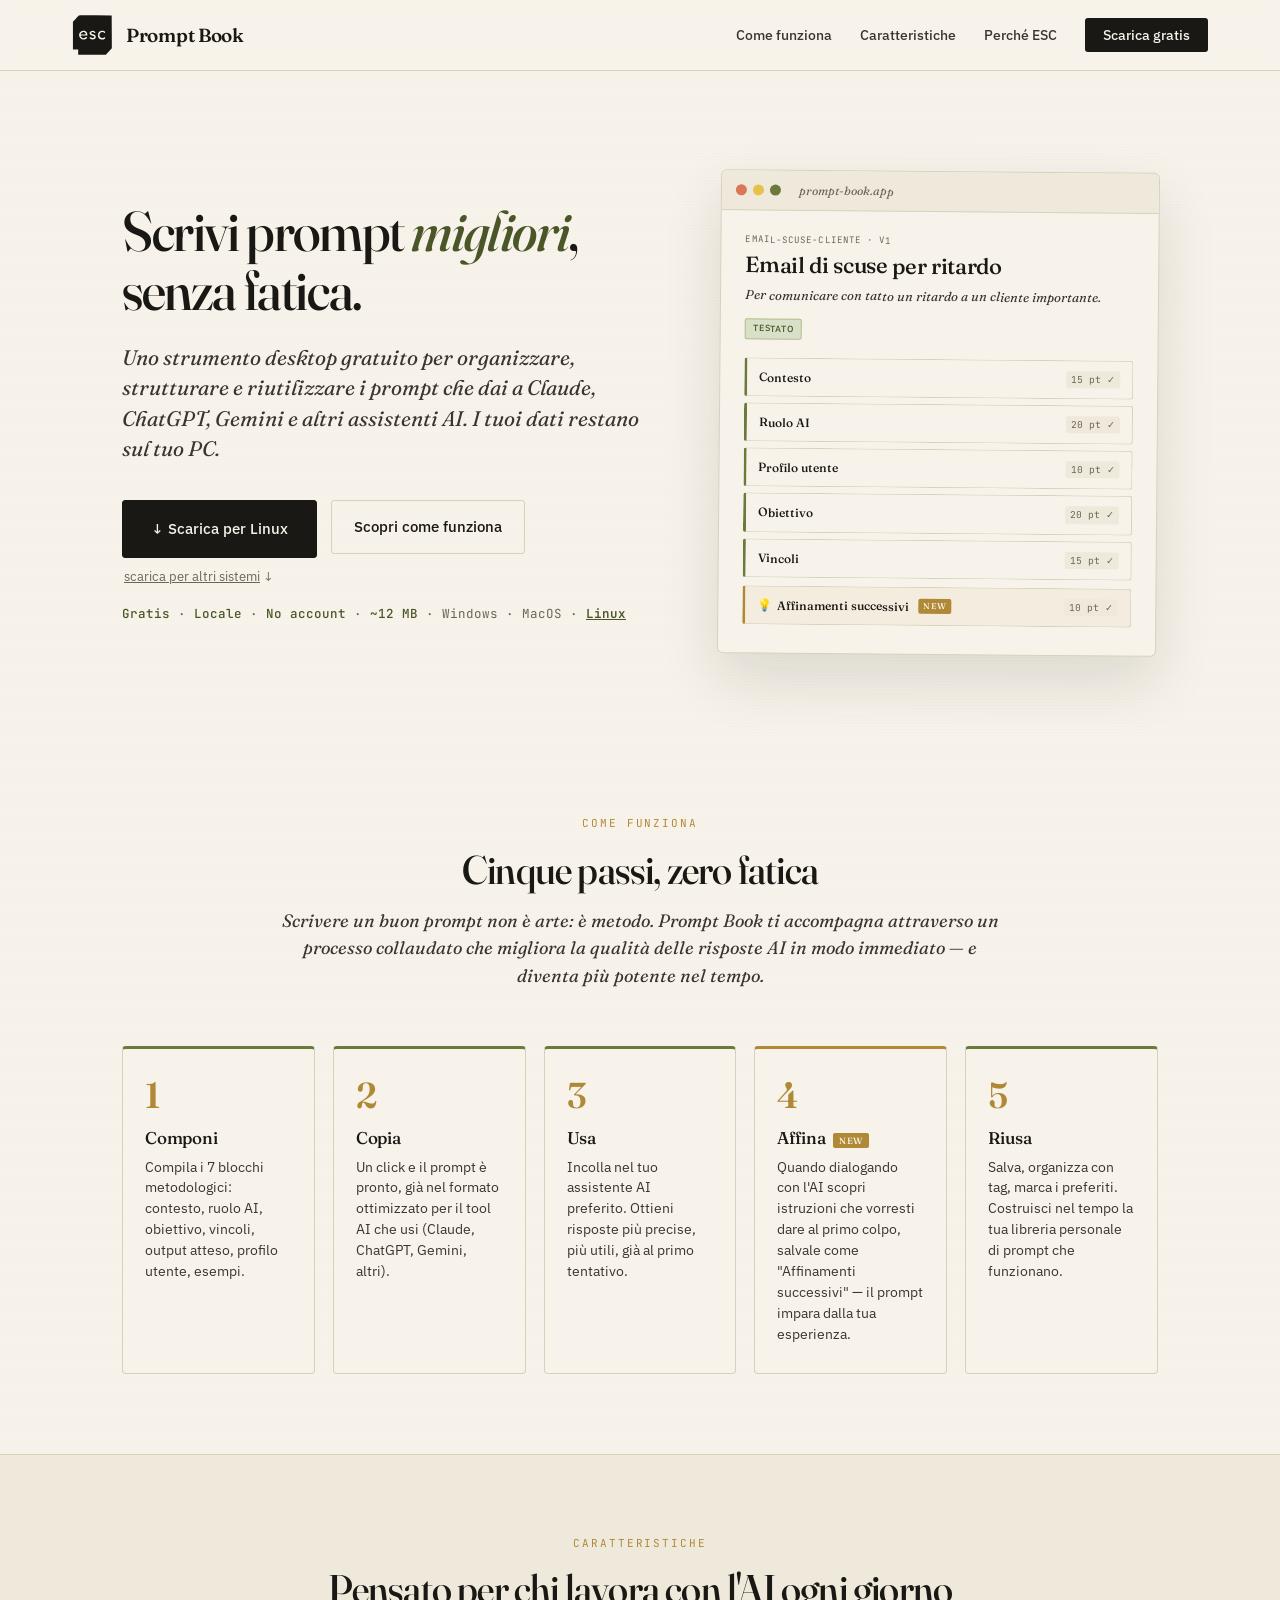
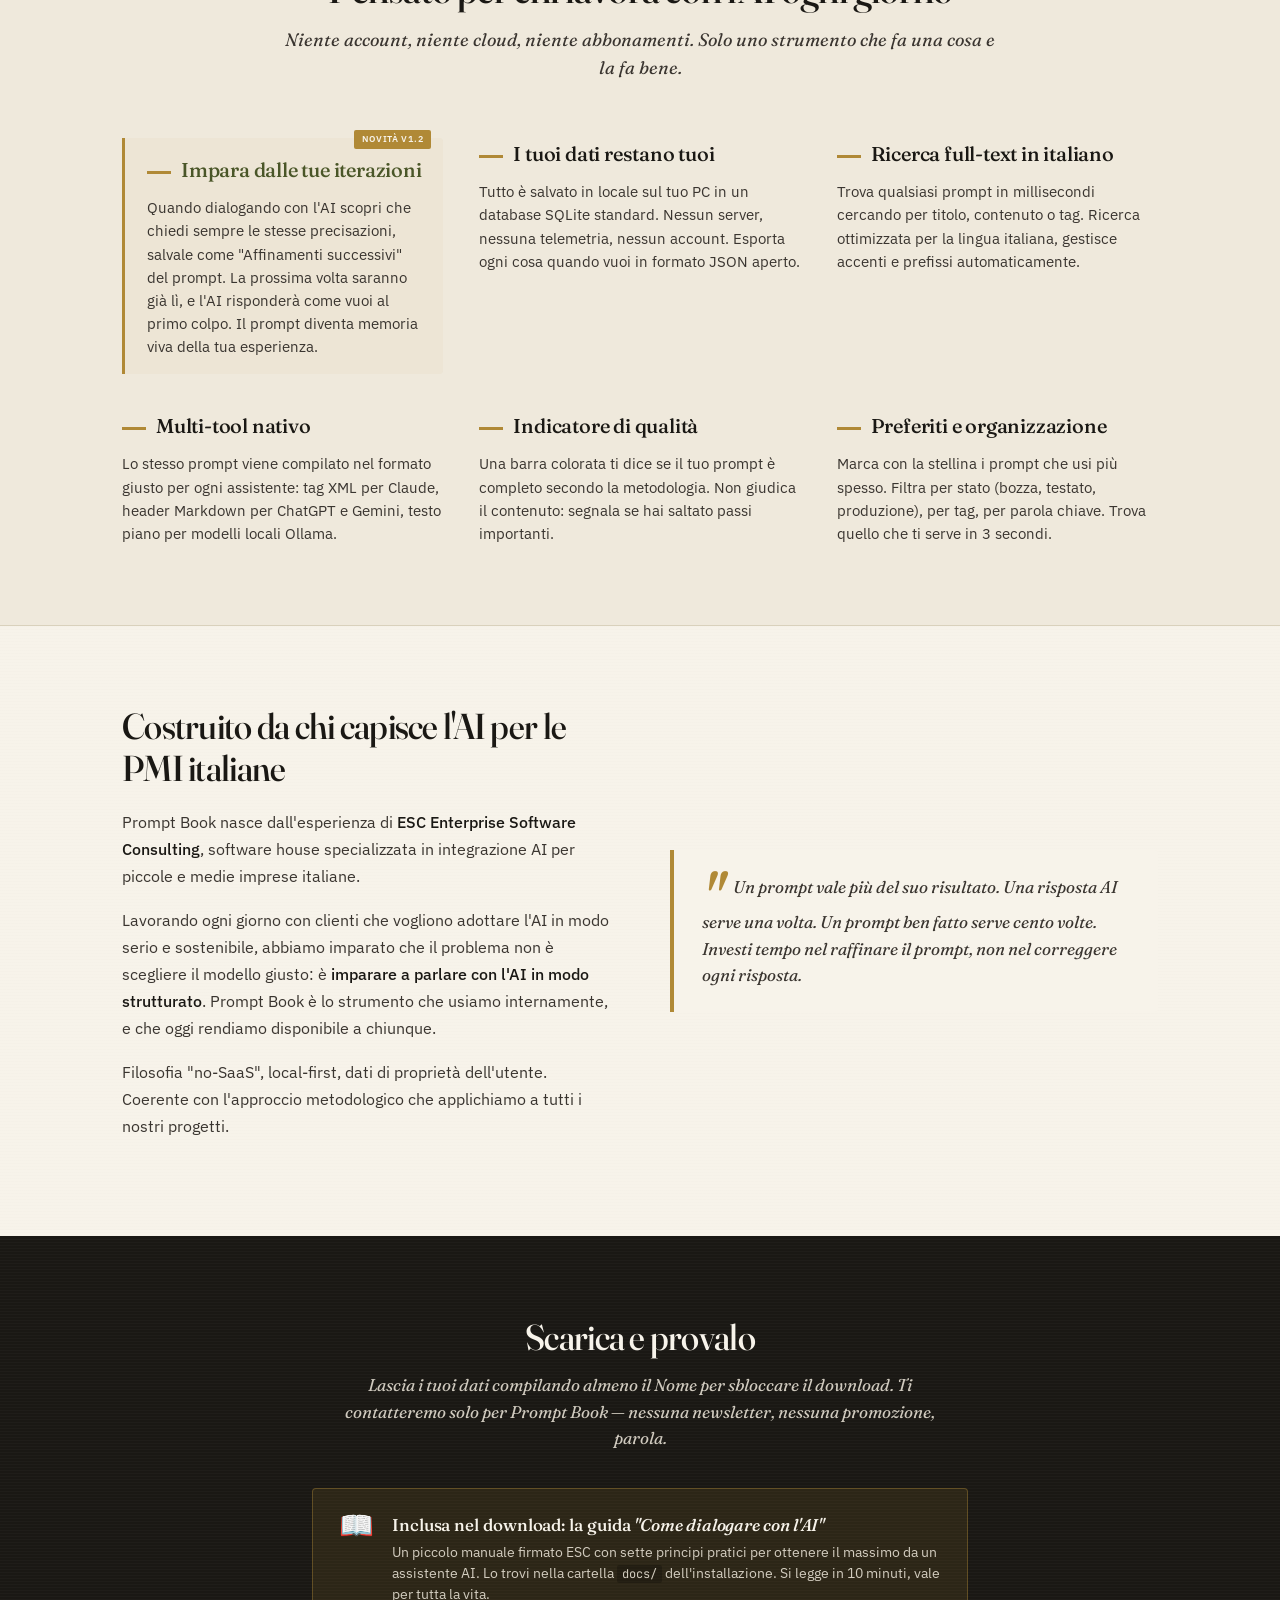
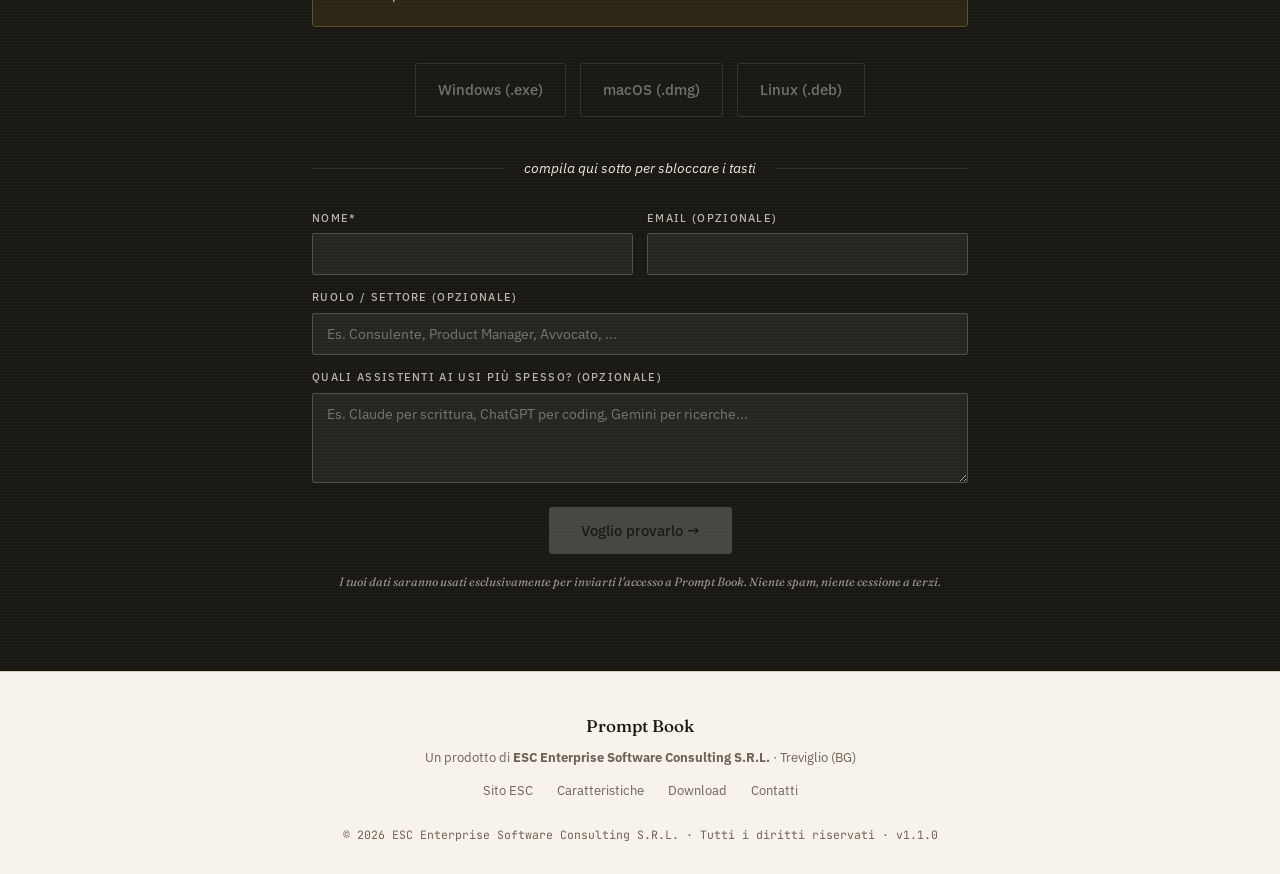
==== index.html @ 9a3b401a "Update index.html" ====
<!DOCTYPE html>
<html lang="it">
<head>
  <meta charset="UTF-8">
  <meta name="viewport" content="width=device-width, initial-scale=1.0">
  <meta name="description" content="Prompt Book — uno strumento gratuito per scrivere prompt AI strutturati, organizzarli, riutilizzarli e arricchirli con l'esperienza. Per Claude, ChatGPT, Gemini e altri assistenti AI.">
  <title>Prompt Book — scrivi prompt migliori, senza fatica</title>
  <link rel="icon" type="image/x-icon" href="favicon.ico">
  <link rel="icon" type="image/png" sizes="32x32" href="favicon-32x32.png">
  <style>
    @import url('https://fonts.googleapis.com/css2?family=Fraunces:opsz,wght@9..144,400;9..144,500;9..144,600;9..144,700&family=IBM+Plex+Sans:wght@400;500;600&family=JetBrains+Mono:wght@400;500&display=swap');

    :root {
      --ink: #1a1814;
      --ink-soft: #3a3530;
      --ink-muted: #6b6558;
      --paper: #f7f3ea;
      --paper-warm: #efe9dc;
      --paper-darker: #e6dfcd;
      --line: #d9d1bc;
      --accent: #6b7a3b;
      --accent-dark: #4a5628;
      --brass: #b08936;
      --font-serif: 'Fraunces', Georgia, serif;
      --font-sans: 'IBM Plex Sans', system-ui, sans-serif;
      --font-mono: 'JetBrains Mono', monospace;
    }

    * { box-sizing: border-box; margin: 0; padding: 0; }

    html { scroll-behavior: smooth; }
    body {
      font-family: var(--font-sans);
      color: var(--ink);
      background: var(--paper);
      line-height: 1.6;
      font-size: 16px;
      background-image: repeating-linear-gradient(0deg, transparent 0, transparent 2px, rgba(107,101,88,0.012) 2px, rgba(107,101,88,0.012) 3px);
    }

    /* ================ NAVIGATION ================ */
    nav {
      position: sticky;
      top: 0;
      z-index: 100;
      background: rgba(247, 243, 234, 0.92);
      backdrop-filter: blur(8px);
      border-bottom: 1px solid var(--line);
      padding: 14px 0;
    }
    .nav-inner {
      max-width: 1200px;
      margin: 0 auto;
      padding: 0 32px;
      display: flex;
      justify-content: space-between;
      align-items: center;
      gap: 20px;
    }
    .nav-brand {
      display: flex;
      align-items: center;
      gap: 12px;
      text-decoration: none;
      color: var(--ink);
    }
    .nav-logo {
      width: 42px;
      height: 42px;
      display: flex;
      align-items: center;
      justify-content: center;
    }
    .nav-logo svg {
      width: 100%;
      height: 100%;
      display: block;
    }
    .nav-title {
      font-family: var(--font-serif);
      font-weight: 600;
      font-size: 19px;
      letter-spacing: -0.015em;
    }
    .nav-links {
      display: flex;
      gap: 28px;
      list-style: none;
      align-items: center;
    }
    .nav-links a {
      color: var(--ink-soft);
      text-decoration: none;
      font-size: 14px;
      font-weight: 500;
      transition: color 0.15s;
    }
    .nav-links a:hover { color: var(--ink); }
    .nav-cta {
      background: var(--ink);
      color: var(--paper) !important;
      padding: 8px 18px;
      border-radius: 3px;
      font-weight: 500;
      transition: background 0.15s;
    }
    .nav-cta:hover { background: var(--ink-soft); }

    /* ================ HERO ================ */
    .hero {
      max-width: 1100px;
      margin: 0 auto;
      padding: 100px 32px 80px;
      display: grid;
      grid-template-columns: 1.1fr 0.9fr;
      gap: 60px;
      align-items: center;
    }
    .hero-content h1 {
      font-family: var(--font-serif);
      font-weight: 500;
      font-size: 56px;
      line-height: 1.05;
      letter-spacing: -0.025em;
      margin-bottom: 22px;
      font-variation-settings: 'opsz' 144;
      color: var(--ink);
    }
    .hero-content h1 em {
      font-style: italic;
      color: var(--accent-dark);
      font-weight: 500;
    }
    .hero-tagline {
      font-family: var(--font-serif);
      font-style: italic;
      font-size: 21px;
      line-height: 1.45;
      color: var(--ink-soft);
      margin-bottom: 36px;
      max-width: 50ch;
      font-variation-settings: 'opsz' 24;
    }
    .hero-actions {
      display: flex;
      gap: 14px;
      flex-wrap: wrap;
      align-items: center;
      margin-bottom: 18px;
    }
    .btn-primary {
      display: inline-flex;
      align-items: center;
      gap: 10px;
      background: var(--ink);
      color: var(--paper);
      padding: 16px 28px;
      border-radius: 3px;
      font-weight: 500;
      font-size: 15px;
      text-decoration: none;
      transition: all 0.15s;
      border: 1.5px solid var(--ink);
    }
    .btn-primary:hover { background: var(--ink-soft); transform: translateY(-1px); box-shadow: 0 4px 12px rgba(26,24,20,0.15); }
    .btn-secondary {
      display: inline-flex;
      align-items: center;
      gap: 8px;
      background: transparent;
      color: var(--ink);
      padding: 14px 22px;
      border-radius: 3px;
      font-weight: 500;
      font-size: 15px;
      text-decoration: none;
      border: 1.5px solid var(--line);
      transition: all 0.15s;
    }
    .btn-secondary:hover { background: var(--paper-warm); border-color: var(--ink-muted); }
    .hero-meta {
      font-size: 12.5px;
      color: var(--ink-muted);
      font-family: var(--font-mono);
    }
    .hero-meta strong { color: var(--accent-dark); font-weight: 500; }

    /* Mockup card a destra */
    .hero-mockup {
      background: var(--paper);
      border: 1px solid var(--line);
      border-radius: 6px;
      padding: 0;
      box-shadow: 0 25px 60px rgba(26, 24, 20, 0.12);
      overflow: hidden;
      transform: rotate(0.5deg);
    }
    .mockup-header {
      background: var(--paper-warm);
      border-bottom: 1px solid var(--line);
      padding: 10px 14px;
      display: flex;
      gap: 6px;
      align-items: center;
    }
    .mockup-dot {
      width: 11px; height: 11px;
      border-radius: 50%;
      background: var(--paper-darker);
    }
    .mockup-dot:nth-child(1) { background: #d97757; }
    .mockup-dot:nth-child(2) { background: #e8c14a; }
    .mockup-dot:nth-child(3) { background: var(--accent); }
    .mockup-title {
      margin-left: 12px;
      font-family: var(--font-serif);
      font-size: 12px;
      color: var(--ink-muted);
      font-style: italic;
    }
    .mockup-body { padding: 22px 24px; }
    .mockup-key {
      font-family: var(--font-mono);
      font-size: 9px;
      color: var(--ink-muted);
      text-transform: uppercase;
      letter-spacing: 0.12em;
      margin-bottom: 4px;
    }
    .mockup-h2 {
      font-family: var(--font-serif);
      font-weight: 500;
      font-size: 22px;
      letter-spacing: -0.015em;
      color: var(--ink);
      margin-bottom: 8px;
      line-height: 1.2;
    }
    .mockup-desc {
      font-family: var(--font-serif);
      font-style: italic;
      font-size: 13px;
      color: var(--ink-soft);
      margin-bottom: 14px;
      line-height: 1.5;
    }
    .mockup-meta {
      display: flex;
      gap: 8px;
      margin-bottom: 18px;
      flex-wrap: wrap;
    }
    .mockup-badge {
      font-size: 9px;
      text-transform: uppercase;
      letter-spacing: 0.1em;
      padding: 2px 7px;
      border-radius: 2px;
      background: #d9e0c8;
      color: var(--accent-dark);
      border: 1px solid #b0bc88;
      font-weight: 500;
    }
    .mockup-block {
      padding: 9px 12px;
      border: 1px solid var(--line);
      border-left: 3px solid var(--accent);
      border-radius: 3px;
      margin-bottom: 6px;
      font-size: 12px;
      display: flex;
      justify-content: space-between;
      align-items: center;
      background: var(--paper);
    }
    .mockup-block-name { font-family: var(--font-serif); font-weight: 500; color: var(--ink); }
    .mockup-block-pts { font-family: var(--font-mono); font-size: 9.5px; color: var(--ink-muted); background: var(--paper-warm); padding: 1px 5px; border-radius: 2px; }

    /* ================ SECTIONS ================ */
    section {
      max-width: 1100px;
      margin: 0 auto;
      padding: 80px 32px;
    }
    .section-header {
      text-align: center;
      margin-bottom: 56px;
    }
    .section-eyebrow {
      font-family: var(--font-mono);
      font-size: 11px;
      text-transform: uppercase;
      letter-spacing: 0.18em;
      color: var(--brass);
      margin-bottom: 14px;
    }
    .section-title {
      font-family: var(--font-serif);
      font-weight: 500;
      font-size: 40px;
      letter-spacing: -0.02em;
      margin-bottom: 14px;
      color: var(--ink);
      font-variation-settings: 'opsz' 96;
      line-height: 1.15;
    }
    .section-lead {
      font-family: var(--font-serif);
      font-style: italic;
      font-size: 18px;
      line-height: 1.55;
      color: var(--ink-soft);
      max-width: 60ch;
      margin: 0 auto;
    }

    /* ================ HOW IT WORKS ================ */
    .steps {
      display: grid;
      grid-template-columns: repeat(5, 1fr);
      gap: 18px;
    }
    .step {
      background: var(--paper);
      border: 1px solid var(--line);
      border-top: 3px solid var(--accent);
      padding: 28px 22px;
      border-radius: 4px;
    }
    .step-num {
      font-family: var(--font-serif);
      font-weight: 600;
      font-size: 36px;
      color: var(--brass);
      line-height: 1;
      margin-bottom: 14px;
      font-variation-settings: 'opsz' 72;
    }
    .step h3 {
      font-family: var(--font-serif);
      font-weight: 500;
      font-size: 17px;
      margin-bottom: 8px;
      color: var(--ink);
      letter-spacing: -0.01em;
      line-height: 1.25;
    }
    .step p {
      font-size: 13.5px;
      line-height: 1.55;
      color: var(--ink-soft);
    }

    /* ================ FEATURES ================ */
    .features-bg {
      background: var(--paper-warm);
      border-top: 1px solid var(--line);
      border-bottom: 1px solid var(--line);
      margin: 0;
      padding: 0;
    }
    .features {
      display: grid;
      grid-template-columns: repeat(3, 1fr);
      gap: 36px;
    }
    .feature h3 {
      font-family: var(--font-serif);
      font-weight: 500;
      font-size: 20px;
      margin-bottom: 10px;
      color: var(--ink);
      letter-spacing: -0.01em;
    }
    .feature h3::before {
      content: '';
      display: inline-block;
      width: 24px;
      height: 3px;
      background: var(--brass);
      margin-right: 10px;
      vertical-align: middle;
    }
    .feature p {
      font-size: 14.5px;
      line-height: 1.6;
      color: var(--ink-soft);
    }

    /* ================ PERCHE' ESC ================ */
    .why-esc {
      display: grid;
      grid-template-columns: 1fr 1fr;
      gap: 60px;
      align-items: center;
    }
    .why-text h2 {
      font-family: var(--font-serif);
      font-weight: 500;
      font-size: 36px;
      letter-spacing: -0.02em;
      margin-bottom: 20px;
      color: var(--ink);
      font-variation-settings: 'opsz' 96;
      line-height: 1.15;
    }
    .why-text p {
      font-size: 16px;
      line-height: 1.7;
      color: var(--ink-soft);
      margin-bottom: 16px;
    }
    .why-text p strong { color: var(--ink); font-weight: 500; }
    .why-quote {
      background: var(--paper);
      border-left: 4px solid var(--brass);
      padding: 24px 28px;
      font-family: var(--font-serif);
      font-style: italic;
      font-size: 17px;
      line-height: 1.55;
      color: var(--ink-soft);
      border-radius: 0 3px 3px 0;
    }
    .why-quote::before {
      content: '"';
      font-size: 56px;
      font-weight: 600;
      color: var(--brass);
      line-height: 0.5;
      vertical-align: -0.4em;
      margin-right: 8px;
    }

    /* ================ FORM TESTER ================ */
    .form-bg {
      background: var(--ink);
      color: var(--paper);
      padding: 80px 0;
      margin: 0;
      border-top: 1px solid var(--ink);
      background-image: repeating-linear-gradient(0deg, transparent 0, transparent 2px, rgba(247,243,234,0.025) 2px, rgba(247,243,234,0.025) 3px);
    }
    .form-section {
      max-width: 720px;
      margin: 0 auto;
      padding: 0 32px;
      text-align: center;
    }
    .form-section h2 {
      font-family: var(--font-serif);
      font-weight: 500;
      font-size: 36px;
      letter-spacing: -0.02em;
      margin-bottom: 14px;
      color: var(--paper);
      font-variation-settings: 'opsz' 96;
      line-height: 1.15;
    }
    .form-section .form-lead {
      font-family: var(--font-serif);
      font-style: italic;
      font-size: 17px;
      color: var(--paper-warm);
      margin-bottom: 36px;
      opacity: 0.85;
      line-height: 1.55;
      max-width: 55ch;
      margin-left: auto;
      margin-right: auto;
    }

    /* --- CLASSE PER I PULSANTI BLOCCATI --- */
    .locked-btn {
      opacity: 0.4;
      pointer-events: none;
      cursor: not-allowed;
      filter: grayscale(100%);
    }

    .form-grid {
      display: grid;
      grid-template-columns: 1fr 1fr;
      gap: 14px;
      margin-bottom: 14px;
      text-align: left;
    }
    .form-field { display: flex; flex-direction: column; }
    .form-field.full { grid-column: 1 / -1; }
    .form-field label {
      font-size: 11px;
      text-transform: uppercase;
      letter-spacing: 0.12em;
      color: var(--paper-warm);
      margin-bottom: 6px;
      opacity: 0.75;
      font-weight: 500;
    }
    .form-field input, .form-field textarea {
      padding: 11px 14px;
      border: 1px solid rgba(247,243,234,0.2);
      background: rgba(247,243,234,0.06);
      color: var(--paper);
      font-family: var(--font-sans);
      font-size: 14px;
      border-radius: 3px;
      outline: none;
      transition: all 0.15s;
    }
    .form-field input:focus, .form-field textarea:focus {
      border-color: var(--brass);
      background: rgba(247,243,234,0.1);
    }
    .form-field textarea { resize: vertical; min-height: 90px; font-family: inherit; }
    .form-submit {
      background: var(--brass);
      color: var(--ink);
      border: none;
      padding: 14px 32px;
      font-family: var(--font-sans);
      font-weight: 500;
      font-size: 15px;
      border-radius: 3px;
      cursor: pointer;
      margin-top: 10px;
      transition: all 0.15s;
    }
    .form-submit:not(:disabled):hover { background: #c99a3f; transform: translateY(-1px); }
    .form-note {
      font-size: 12px;
      color: var(--paper-warm);
      opacity: 0.6;
      margin-top: 18px;
      font-style: italic;
      font-family: var(--font-serif);
    }

    /* ================ FOOTER ================ */
    footer {
      background: var(--paper);
      border-top: 1px solid var(--line);
      padding: 40px 32px 30px;
      text-align: center;
    }
    .footer-inner {
      max-width: 1100px;
      margin: 0 auto;
    }
    .footer-brand {
      font-family: var(--font-serif);
      font-weight: 500;
      font-size: 17px;
      margin-bottom: 8px;
      color: var(--ink);
    }
    .footer-meta {
      font-size: 12.5px;
      color: var(--ink-muted);
      margin-bottom: 14px;
    }
    .footer-links {
      display: flex;
      gap: 24px;
      justify-content: center;
      font-size: 13px;
      flex-wrap: wrap;
    }
    .footer-links a { color: var(--ink-muted); text-decoration: none; transition: color 0.15s; }
    .footer-links a:hover { color: var(--ink); }
    .footer-copy {
      margin-top: 24px;
      font-size: 11.5px;
      color: var(--ink-muted);
      font-family: var(--font-mono);
    }

    /* ================ RESPONSIVE ================ */
    @media (max-width: 1100px) {
      .steps { grid-template-columns: repeat(3, 1fr); }
    }
    @media (max-width: 920px) {
      .hero { grid-template-columns: 1fr; padding-top: 60px; gap: 40px; }
      .hero-content h1 { font-size: 40px; }
      .hero-mockup { transform: rotate(0deg); max-width: 480px; margin: 0 auto; }
      .steps { grid-template-columns: repeat(2, 1fr); }
      .features { grid-template-columns: 1fr; gap: 28px; }
      .why-esc { grid-template-columns: 1fr; gap: 36px; }
      section { padding: 60px 24px; }
      .section-title, .why-text h2, .form-section h2 { font-size: 30px; }
      .form-grid { grid-template-columns: 1fr; }
    }
    @media (max-width: 560px) {
      .nav-links { gap: 16px; }
      .nav-links a:not(.nav-cta) { display: none; }
      .steps { grid-template-columns: 1fr; }
    }
  </style>
</head>
<body>

<nav>
  <div class="nav-inner">
    <a href="#top" class="nav-brand">
      <div class="nav-logo">
        <svg version="1.0" xmlns="http://www.w3.org/2000/svg"
             viewBox="0 0 136.000000 136.000000"
             preserveAspectRatio="xMidYMid meet">
          <g transform="translate(0.000000,136.000000) scale(0.100000,-0.100000)"
             fill="currentColor" stroke="none">
            <path d="M218 1308 c-9 -7 -55 -56 -102 -108 l-86 -94 0 -448 0 -448 85 0 85 0 0 -85 0 -85 448 0 448 0 97 107 97 107 -2 530 -3 531 -525 3 c-411 2 -530 -1 -542 -10z m207 -502 c41 -18 65 -52 72 -106 l6 -40 -112 0 c-61 0 -111 -4 -111 -9 0 -5 12 -23 26 -40 32 -39 87 -43 128 -10 25 20 29 20 43 6 22 -21 6 -41 -52 -63 -165 -63 -273 164 -122 256 38 24 75 25 122 6z m312 -10 c26 -23 27 -26 12 -41 -16 -16 -19 -16 -46 4 -24 18 -34 20 -56 12 -55 -21 -29 -57 56 -75 67 -15 90 -91 41 -137 -34 -32 -110 -34 -150 -4 -30 23 -33 35 -10 50 10 6 21 4 34 -9 14 -12 32 -16 59 -14 33 3 38 7 41 30 3 25 -1 28 -53 44 -64 18 -95 43 -95 77 0 75 107 115 167 63z m297 10 c44 -18 54 -35 31 -52 -16 -12 -21 -11 -37 3 -29 26 -88 20 -115 -12 -33 -37 -32 -107 2 -140 29 -30 89 -34 117 -8 17 16 20 16 36 -1 16 -16 16 -18 -8 -36 -38 -30 -84 -35 -136 -15 -58 22 -84 62 -84 130 0 111 93 173 194 131z"/>
            <path d="M333 765 c-27 -11 -53 -41 -53 -59 0 -3 38 -6 85 -6 69 0 85 3 85 15 0 16 -35 55 -49 55 -5 0 -15 2 -23 5 -7 2 -27 -2 -45 -10z"/>
          </g>
        </svg>
      </div>
      <div class="nav-title">Prompt Book</div>
    </a>
    <ul class="nav-links">
      <li><a href="#come-funziona">Come funziona</a></li>
      <li><a href="#caratteristiche">Caratteristiche</a></li>
      <li><a href="https://www.esconsulting.it/" target="_blank" rel="noopener">Perché ESC</a></li>
      <li><a href="#download" class="nav-cta" id="nav-download-btn">Scarica gratis</a></li>
    </ul>
  </div>
</nav>

<div id="top"></div>

<header class="hero">
  <div class="hero-content">
    <h1>Scrivi prompt <em>migliori</em>, senza fatica.</h1>
    <p class="hero-tagline">
      Uno strumento desktop gratuito per organizzare, strutturare e
      riutilizzare i prompt che dai a Claude, ChatGPT, Gemini e altri
      assistenti AI. I tuoi dati restano sul tuo PC.
    </p>
    <div class="hero-actions" style="align-items: flex-start;">
      <div style="display: flex; flex-direction: column; gap: 8px;">
        <a href="#download" class="btn-primary" id="main-download-btn">
          ↓ Scarica
        </a>
        <a href="#download" style="font-size: 12.5px; color: var(--ink-muted); text-decoration: none; padding-left: 2px;">
          <span style="text-decoration: underline;">scarica per altri sistemi</span> ↓
        </a>
      </div>

      <a href="#come-funziona" class="btn-secondary">
        Scopri come funziona
      </a>
    </div>
    <div class="hero-meta">
      <strong>Gratis</strong> · <strong>Locale</strong> · <strong>No account</strong> · <strong>~12 MB</strong> · <span id="os-windows">Windows</span> · <span id="os-macos">MacOS</span> ·  <span id="os-linux">Linux</span>
    </div>
  </div>

  <div class="hero-mockup">
    <div class="mockup-header">
      <div class="mockup-dot"></div>
      <div class="mockup-dot"></div>
      <div class="mockup-dot"></div>
      <div class="mockup-title">prompt-book.app</div>
    </div>
    <div class="mockup-body">
      <div class="mockup-key">email-scuse-cliente · v1</div>
      <div class="mockup-h2">Email di scuse per ritardo</div>
      <div class="mockup-desc">Per comunicare con tatto un ritardo a un cliente importante.</div>
      <div class="mockup-meta">
        <span class="mockup-badge">testato</span>
      </div>
      <div class="mockup-block"><span class="mockup-block-name">Contesto</span><span class="mockup-block-pts">15 pt ✓</span></div>
      <div class="mockup-block"><span class="mockup-block-name">Ruolo AI</span><span class="mockup-block-pts">20 pt ✓</span></div>
      <div class="mockup-block"><span class="mockup-block-name">Profilo utente</span><span class="mockup-block-pts">10 pt ✓</span></div>
      <div class="mockup-block"><span class="mockup-block-name">Obiettivo</span><span class="mockup-block-pts">20 pt ✓</span></div>
      <div class="mockup-block"><span class="mockup-block-name">Vincoli</span><span class="mockup-block-pts">15 pt ✓</span></div>
      <div class="mockup-block" style="border-left: 3px solid var(--brass); background: rgba(176, 137, 54, 0.06); margin-top: 8px;">
        <span class="mockup-block-name" style="display: flex; align-items: center; gap: 5px;">
          <span style="color: var(--brass);">💡</span> Affinamenti successivi
          <span style="font-size: 8.5px; background: var(--brass); color: var(--paper); padding: 1px 5px; border-radius: 2px; margin-left: 4px; letter-spacing: 0.05em;">NEW</span>
        </span>
        <span class="mockup-block-pts">10 pt ✓</span>
      </div>
    </div>
  </div>
</header>

<section id="come-funziona">
  <div class="section-header">
    <div class="section-eyebrow">come funziona</div>
    <h2 class="section-title">Cinque passi, zero fatica</h2>
    <p class="section-lead">
      Scrivere un buon prompt non è arte: è metodo. Prompt Book ti accompagna
      attraverso un processo collaudato che migliora la qualità delle risposte
      AI in modo immediato — e diventa più potente nel tempo.
    </p>
  </div>

  <div class="steps">
    <div class="step">
      <div class="step-num">1</div>
      <h3>Componi</h3>
      <p>Compila i 7 blocchi metodologici: contesto, ruolo AI, obiettivo, vincoli, output atteso, profilo utente, esempi.</p>
    </div>
    <div class="step">
      <div class="step-num">2</div>
      <h3>Copia</h3>
      <p>Un click e il prompt è pronto, già nel formato ottimizzato per il tool AI che usi (Claude, ChatGPT, Gemini, altri).</p>
    </div>
    <div class="step">
      <div class="step-num">3</div>
      <h3>Usa</h3>
      <p>Incolla nel tuo assistente AI preferito. Ottieni risposte più precise, più utili, già al primo tentativo.</p>
    </div>
    <div class="step" style="border-top-color: var(--brass);">
      <div class="step-num" style="color: var(--brass);">4</div>
      <h3>Affina <span style="font-size: 9px; background: var(--brass); color: var(--paper); padding: 2px 6px; border-radius: 2px; vertical-align: middle; letter-spacing: 0.05em; font-weight: 500; margin-left: 4px;">NEW</span></h3>
      <p>Quando dialogando con l'AI scopri istruzioni che vorresti dare al primo colpo, salvale come "Affinamenti successivi" — il prompt impara dalla tua esperienza.</p>
    </div>
    <div class="step">
      <div class="step-num">5</div>
      <h3>Riusa</h3>
      <p>Salva, organizza con tag, marca i preferiti. Costruisci nel tempo la tua libreria personale di prompt che funzionano.</p>
    </div>
  </div>
</section>

<div class="features-bg">
  <section id="caratteristiche">
    <div class="section-header">
      <div class="section-eyebrow">caratteristiche</div>
      <h2 class="section-title">Pensato per chi lavora con l'AI ogni giorno</h2>
      <p class="section-lead">
        Niente account, niente cloud, niente abbonamenti. Solo uno strumento
        che fa una cosa e la fa bene.
      </p>
    </div>

    <div class="features">
      <div class="feature" style="background: rgba(176, 137, 54, 0.04); border-left: 3px solid var(--brass); padding: 16px 18px 16px 22px; border-radius: 0 3px 3px 0; position: relative;">
        <span style="position: absolute; top: -8px; right: 12px; background: var(--brass); color: var(--paper); font-size: 9px; font-weight: 600; letter-spacing: 0.08em; padding: 2px 8px; border-radius: 2px; text-transform: uppercase;">novità v1.2</span>
        <h3 style="color: var(--accent-dark);">Impara dalle tue iterazioni</h3>
        <p>Quando dialogando con l'AI scopri che chiedi sempre le stesse precisazioni, salvale come "Affinamenti successivi" del prompt. La prossima volta saranno già lì, e l'AI risponderà come vuoi al primo colpo. Il prompt diventa memoria viva della tua esperienza.</p>
      </div>
      <div class="feature">
        <h3>I tuoi dati restano tuoi</h3>
        <p>Tutto è salvato in locale sul tuo PC in un database SQLite standard. Nessun server, nessuna telemetria, nessun account. Esporta ogni cosa quando vuoi in formato JSON aperto.</p>
      </div>
      <div class="feature">
        <h3>Ricerca full-text in italiano</h3>
        <p>Trova qualsiasi prompt in millisecondi cercando per titolo, contenuto o tag. Ricerca ottimizzata per la lingua italiana, gestisce accenti e prefissi automaticamente.</p>
      </div>
      <div class="feature">
        <h3>Multi-tool nativo</h3>
        <p>Lo stesso prompt viene compilato nel formato giusto per ogni assistente: tag XML per Claude, header Markdown per ChatGPT e Gemini, testo piano per modelli locali Ollama.</p>
      </div>
      <div class="feature">
        <h3>Indicatore di qualità</h3>
        <p>Una barra colorata ti dice se il tuo prompt è completo secondo la metodologia. Non giudica il contenuto: segnala se hai saltato passi importanti.</p>
      </div>
      <div class="feature">
        <h3>Preferiti e organizzazione</h3>
        <p>Marca con la stellina i prompt che usi più spesso. Filtra per stato (bozza, testato, produzione), per tag, per parola chiave. Trova quello che ti serve in 3 secondi.</p>
      </div>
    </div>
  </section>
</div>

<section id="perche-esc">
  <div class="why-esc">
    <div class="why-text">
      <h2>Costruito da chi capisce l'AI per le PMI italiane</h2>
      <p>
        Prompt Book nasce dall'esperienza di <strong>ESC Enterprise Software
        Consulting</strong>, software house specializzata in integrazione AI
        per piccole e medie imprese italiane.
      </p>
      <p>
        Lavorando ogni giorno con clienti che vogliono adottare l'AI in modo
        serio e sostenibile, abbiamo imparato che il problema non è scegliere
        il modello giusto: è <strong>imparare a parlare con l'AI in modo
        strutturato</strong>. Prompt Book è lo strumento che usiamo internamente,
        e che oggi rendiamo disponibile a chiunque.
      </p>
      <p>
        Filosofia "no-SaaS", local-first, dati di proprietà dell'utente. Coerente
        con l'approccio metodologico che applichiamo a tutti i nostri progetti.
      </p>
    </div>
    <div>
      <div class="why-quote">
        Un prompt vale più del suo risultato. Una risposta AI serve una volta.
        Un prompt ben fatto serve cento volte. Investi tempo nel raffinare il
        prompt, non nel correggere ogni risposta.
      </div>
    </div>
  </div>
</section>

<div class="form-bg" id="download">
  <section class="form-section">
    <h2>Scarica e provalo</h2>
    <p class="form-lead">
      Lascia i tuoi dati compilando almeno il Nome per sbloccare il download.
      Ti contatteremo solo per Prompt Book — nessuna newsletter, nessuna promozione, parola.
    </p>

    <div style="background: rgba(176, 137, 54, 0.12); border: 1px solid rgba(176, 137, 54, 0.4); border-radius: 4px; padding: 22px 26px; margin-bottom: 36px; display: flex; gap: 18px; align-items: flex-start; text-align: left;">
      <div style="font-size: 28px; line-height: 1; flex-shrink: 0;">📖</div>
      <div>
        <div style="font-family: var(--font-serif); font-weight: 500; font-size: 17px; color: var(--paper); margin-bottom: 4px; letter-spacing: -0.005em;">
          Inclusa nel download: la guida <em>"Come dialogare con l'AI"</em>
        </div>
        <div style="font-size: 13.5px; color: var(--paper-warm); line-height: 1.55; opacity: 0.85;">
          Un piccolo manuale firmato ESC con sette principi pratici per ottenere il massimo da un assistente AI. Lo trovi nella cartella <code style="font-family: var(--font-mono); font-size: 12px; background: rgba(0,0,0,0.25); padding: 1px 5px; border-radius: 2px;">docs/</code> dell'installazione. Si legge in 10 minuti, vale per tutta la vita.
        </div>
      </div>
    </div>

    <div style="display: flex; gap: 14px; justify-content: center; flex-wrap: wrap; margin-bottom: 40px;">
      <a href="https://github.com/escsrl/prompt-book/releases/download/v1.2.1/Prompt-Book_1.2.1_x64-setup.exe" onclick="handleOSClick(event)" class="btn-secondary os-btn locked-btn" style="color: var(--paper); border-color: rgba(247,243,234,0.3);">
        Windows (.exe)
      </a>
      <a href="https://github.com/escsrl/prompt-book/releases/download/v1.2.1/Prompt-Book_1.2.1_universal.dmg" onclick="handleOSClick(event)" class="btn-secondary os-btn locked-btn" style="color: var(--paper); border-color: rgba(247,243,234,0.3);">
        macOS (.dmg)
      </a>
      <a href="https://github.com/escsrl/prompt-book/releases/download/v1.2.1/Prompt-Book_1.2.1_amd64.deb" onclick="handleOSClick(event)" class="btn-secondary os-btn locked-btn" style="color: var(--paper); border-color: rgba(247,243,234,0.3);">
        Linux (.deb)
      </a>
    </div>

    <div style="display: flex; align-items: center; gap: 20px; margin-bottom: 30px;">
      <div style="flex: 1; height: 1px; background: rgba(247,243,234,0.1);"></div>
      <span style="color: var(--paper-warm); font-size: 14px; font-style: italic;">compila qui sotto per sbloccare i tasti</span>
      <div style="flex: 1; height: 1px; background: rgba(247,243,234,0.1);"></div>
    </div>

    <form id="testerForm" onsubmit="handleSubmit(event)">
      <div class="form-grid">
        <div class="form-field">
          <label for="nome">Nome*</label>
          <input type="text" id="nome" name="nome" required>
        </div>
        <div class="form-field">
          <label for="email">Email (opzionale)</label>
          <input type="email" id="email" name="email">
        </div>
        <div class="form-field full">
          <label for="ruolo">Ruolo / Settore (opzionale)</label>
          <input type="text" id="ruolo" name="ruolo" placeholder="Es. Consulente, Product Manager, Avvocato, ...">
        </div>
        <div class="form-field full">
          <label for="usi">Quali assistenti AI usi più spesso? (opzionale)</label>
          <textarea id="usi" name="usi" placeholder="Es. Claude per scrittura, ChatGPT per coding, Gemini per ricerche..."></textarea>
        </div>
      </div>
      <button type="submit" class="form-submit locked-btn" id="submit-btn" disabled>Voglio provarlo →</button>
      <p class="form-note">
        I tuoi dati saranno usati esclusivamente per inviarti l'accesso a
        Prompt Book. Niente spam, niente cessione a terzi.
      </p>
    </form>
  </section>
</div>

<footer>
  <div class="footer-inner">
    <div class="footer-brand">Prompt Book</div>
    <div class="footer-meta">
      Un prodotto di <strong>ESC Enterprise Software Consulting S.R.L.</strong> · Treviglio (BG)
    </div>
    <div class="footer-links">
      <a href="https://www.esconsulting.it/" target="_blank" rel="noopener">Sito ESC</a>
      <a href="#caratteristiche">Caratteristiche</a>
      <a href="#download">Download</a>
      <a href="mailto:info@esc.it">Contatti</a>
    </div>
    <div class="footer-copy">
      © 2026 ESC Enterprise Software Consulting S.R.L. · Tutti i diritti riservati · v1.1.0
    </div>
  </div>
</footer>

<script>
  // 1. CONFIGURAZIONE URL E LINK
  const SCRIPT_URL = "https://script.google.com/macros/s/AKfycbygfQO61DOBjJAf6ZWo9To8uAWn9VlAasW0_blMdisDUlmBBLeCXe4GveqLSgllv3tj/exec";

  const DOWNLOAD_LINKS = {
    windows: "https://github.com/escsrl/prompt-book/releases/download/v1.2.1/Prompt-Book_1.2.1_x64-setup.exe",
    macos: "https://github.com/escsrl/prompt-book/releases/download/v1.2.1/Prompt-Book_1.2.1_universal.dmg",
    linux: "https://github.com/escsrl/prompt-book/releases/download/v1.2.1/Prompt-Book_1.2.1_amd64.deb",
    fallback: "#download"
  };

  // 2. FUNZIONE PER L'INVIO GENERICO DEI DATI (Riutilizzabile)
  async function sendFormData() {
    const form = document.getElementById('testerForm');
    if (!form.reportValidity()) return false;

    try {
      await fetch(SCRIPT_URL, {
        method: 'POST',
        body: new FormData(form),
        mode: 'no-cors'
      });
      return true;
    } catch (error) {
      console.error('Errore invio:', error);
      return false;
    }
  }

  // 3. INVIO FORM A GOOGLE SHEETS (Click su bottone principale form)
  async function handleSubmit(e) {
    e.preventDefault();

    const form = e.target;
    const submitButton = document.getElementById('submit-btn');
    const originalText = submitButton.innerText;

    submitButton.disabled = true;
    submitButton.innerText = "Invio in corso...";

    const isSuccess = await sendFormData();

    if (isSuccess) {
      alert("Grazie! I tuoi dati sono stati salvati. Il download partirà automaticamente.");
      form.reset();
      updateLockStatus();

      const os = detectOS();
      if (os !== "fallback") {
        window.location.href = DOWNLOAD_LINKS[os];
      } else {
        window.location.href = "#download";
      }
    } else {
      alert("Si è verificato un errore durante l'invio. Prova a scaricare direttamente dai link sopra.");
    }

    submitButton.disabled = false;
    submitButton.innerText = originalText;
  }

  // 4. INVIO FORM TRAMITE CLICK SUI TASTI OS SPECIFICI (nella sezione Download)
  async function handleOSClick(e) {
    e.preventDefault();

    const btn = e.currentTarget;
    if (btn.classList.contains('locked-btn')) return;

    const downloadUrl = btn.href;
    const originalText = btn.innerText;

    btn.innerText = "Invio in corso...";
    btn.classList.add('locked-btn');

    const isSuccess = await sendFormData();

    if (isSuccess) {
      alert("Grazie! I tuoi dati sono stati salvati. Il download partirà automaticamente.");
      document.getElementById('testerForm').reset();
      updateLockStatus();
    } else {
      alert("Si è verificato un errore durante l'invio. Il download partirà comunque.");
    }

    window.location.href = downloadUrl;

    btn.innerText = originalText;
    btn.classList.remove('locked-btn');
  }

  // 5. RILEVAMENTO SISTEMA OPERATIVO
  function detectOS() {
    const platform = window.navigator.platform.toLowerCase();
    const userAgent = window.navigator.userAgent.toLowerCase();

    if (platform.includes("win") || userAgent.includes("windows")) return "windows";
    if (platform.includes("mac") || userAgent.includes("macintosh")) return "macos";
    if (platform.includes("linux")) return "linux";

    return "fallback";
  }

  // 6. BLOCCO/SBLOCCO TASTI IN BASE ALL'INPUT
  function updateLockStatus() {
    const nomeInput = document.getElementById('nome');
    const allButtons = document.querySelectorAll('.os-btn, #submit-btn');
    const hasName = nomeInput.value.trim().length > 0;

    allButtons.forEach(btn => {
      if (hasName) {
        btn.classList.remove('locked-btn');
        if(btn.tagName === 'BUTTON') btn.disabled = false;
      } else {
        btn.classList.add('locked-btn');
        if(btn.tagName === 'BUTTON') btn.disabled = true;
      }
    });
  }

  // 7. SETUP PULSANTI ALL'AVVIO
  function setupDownloadButtons() {
    const os = detectOS();

    // Nomi per visualizzazione bottoni top
    const osNames = {
      windows: "Windows",
      macos: "MacOS",
      linux: "Linux"
    };

    // NOTA: Il bottone in cima e nella navbar hanno già href="#download" nell'HTML
    // Li aggiorniamo solo graficamente, mantenendo il puntamento al form
    if (os !== "fallback") {
      const mainBtn = document.getElementById("main-download-btn");
      if (mainBtn) {
        // Aggiorna il testo ma il click porta sempre al form
        mainBtn.innerHTML = `↓ Scarica per ${osNames[os]}`;
      }

      const activeOsSpan = document.getElementById(`os-${os}`);
      if (activeOsSpan) {
        activeOsSpan.style.color = "var(--accent-dark)";
        activeOsSpan.style.fontWeight = "600";
        activeOsSpan.style.textDecoration = "underline";
      }
    }

    const nomeInput = document.getElementById('nome');
    if(nomeInput) {
      nomeInput.addEventListener('input', updateLockStatus);
      updateLockStatus();
    }
  }

  document.addEventListener("DOMContentLoaded", setupDownloadButtons);
</script>

</body>
</html>
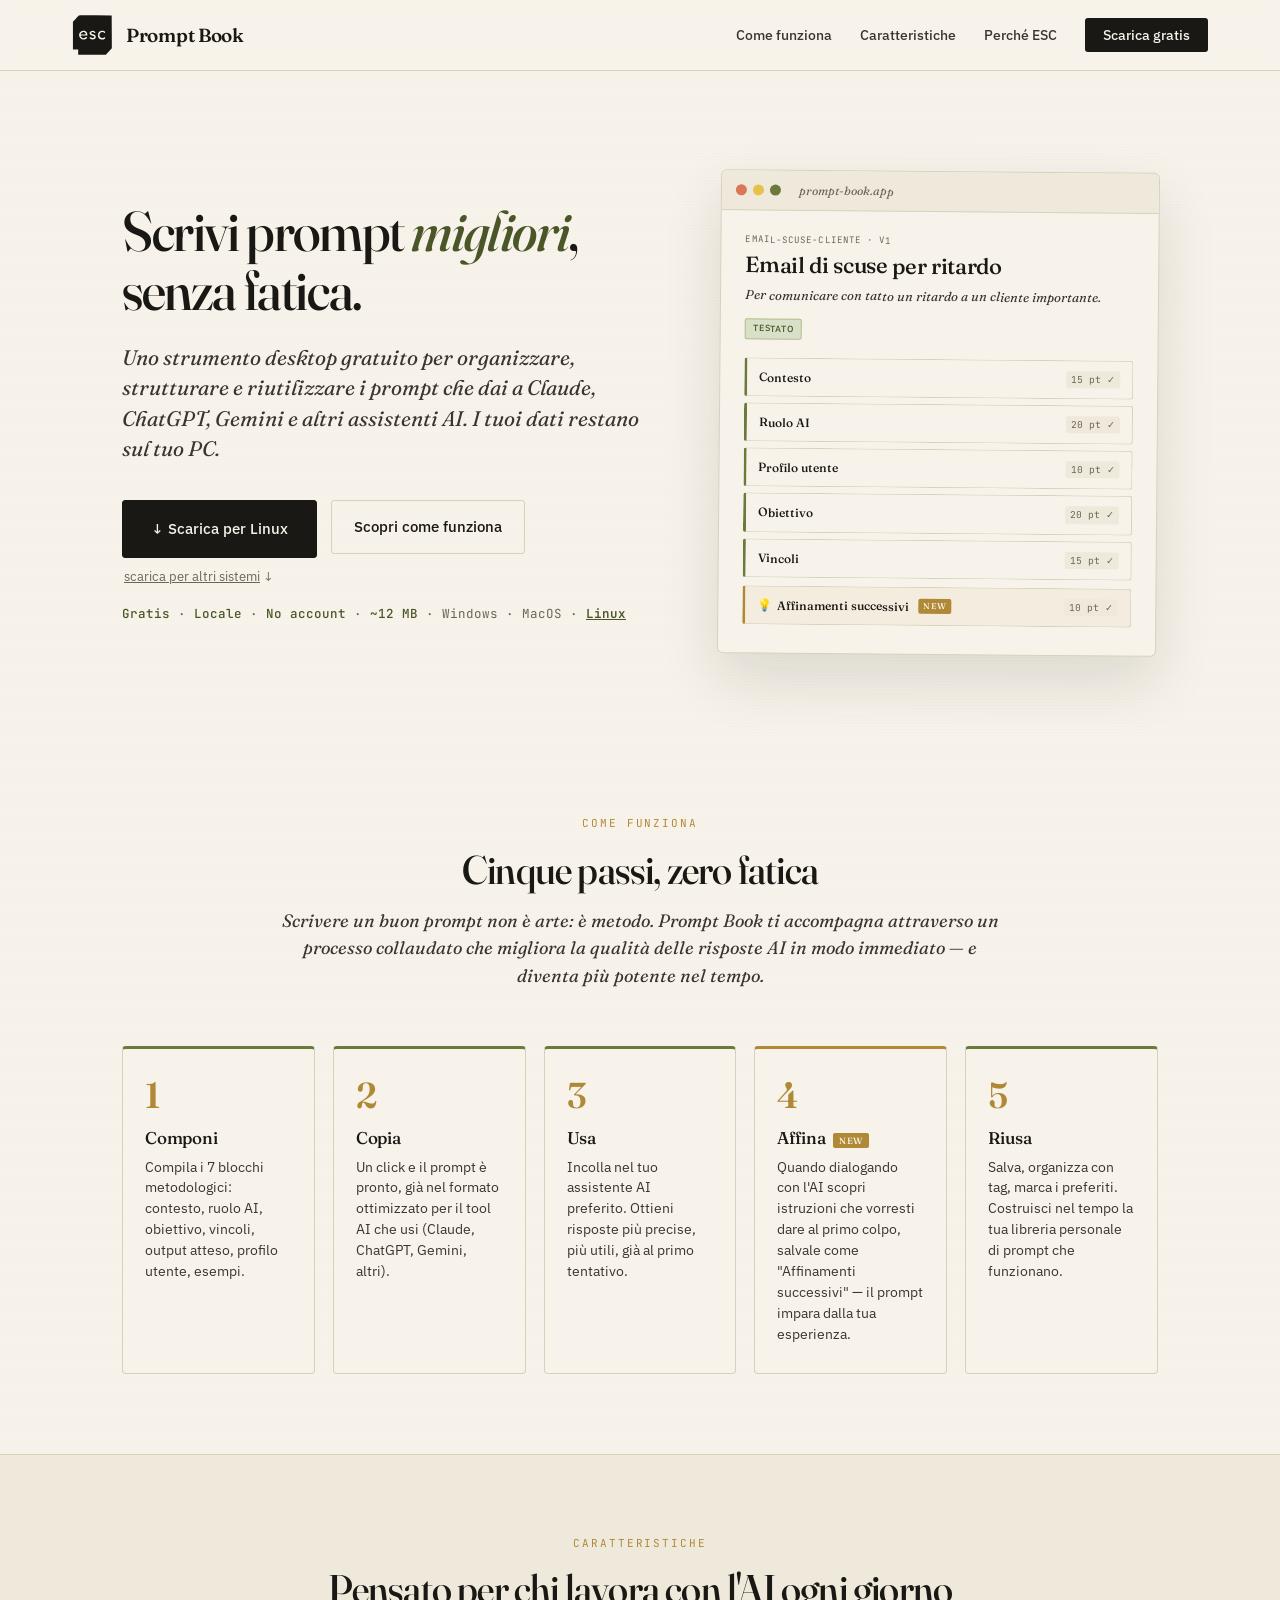
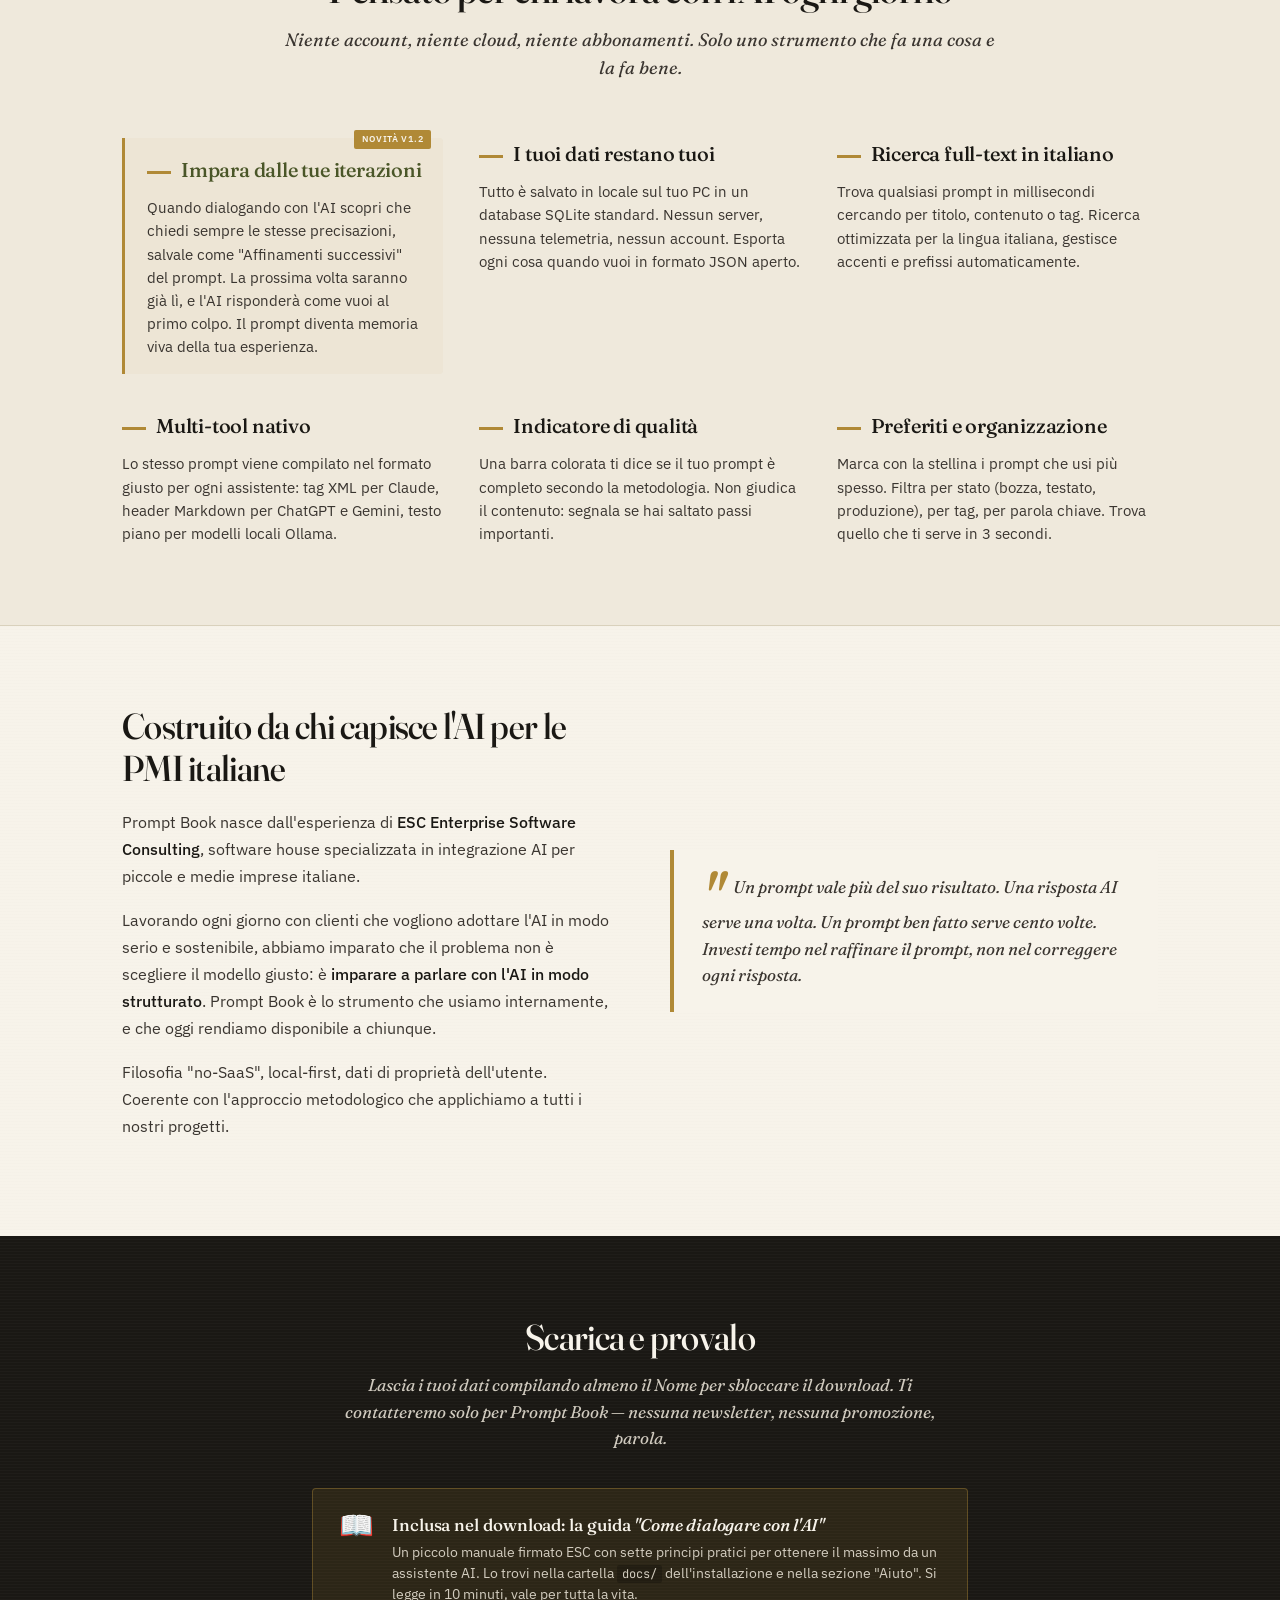
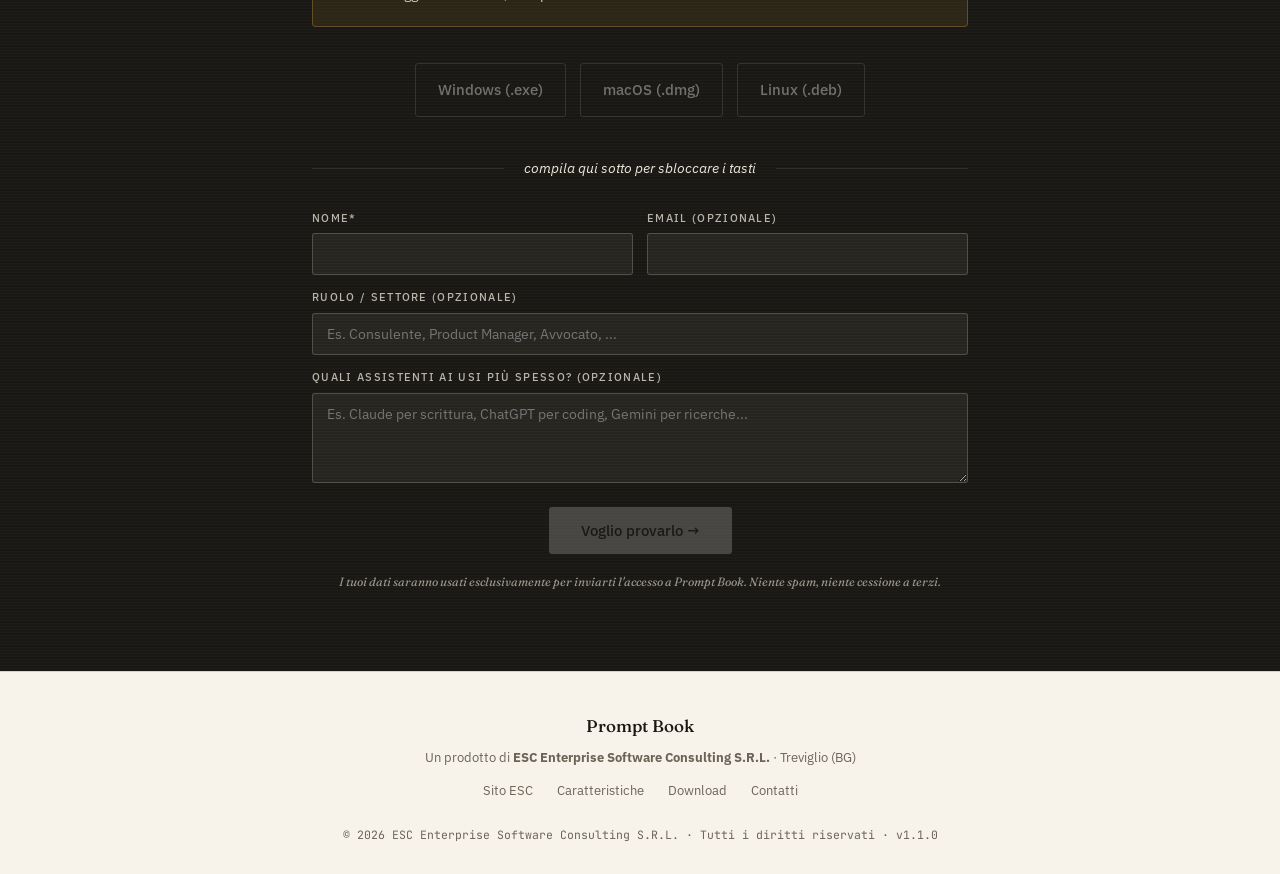
==== commit ba217782: "Update index.html" ====
--- a/index.html
+++ b/index.html
@@ -809,7 +809,7 @@
           Inclusa nel download: la guida <em>"Come dialogare con l'AI"</em>
         </div>
         <div style="font-size: 13.5px; color: var(--paper-warm); line-height: 1.55; opacity: 0.85;">
-          Un piccolo manuale firmato ESC con sette principi pratici per ottenere il massimo da un assistente AI. Lo trovi nella cartella <code style="font-family: var(--font-mono); font-size: 12px; background: rgba(0,0,0,0.25); padding: 1px 5px; border-radius: 2px;">docs/</code> dell'installazione. Si legge in 10 minuti, vale per tutta la vita.
+          Un piccolo manuale firmato ESC con sette principi pratici per ottenere il massimo da un assistente AI. Lo trovi nella cartella <code style="font-family: var(--font-mono); font-size: 12px; background: rgba(0,0,0,0.25); padding: 1px 5px; border-radius: 2px;">docs/</code> dell'installazione e nella sezione "Aiuto". Si legge in 10 minuti, vale per tutta la vita.
         </div>
       </div>
     </div>
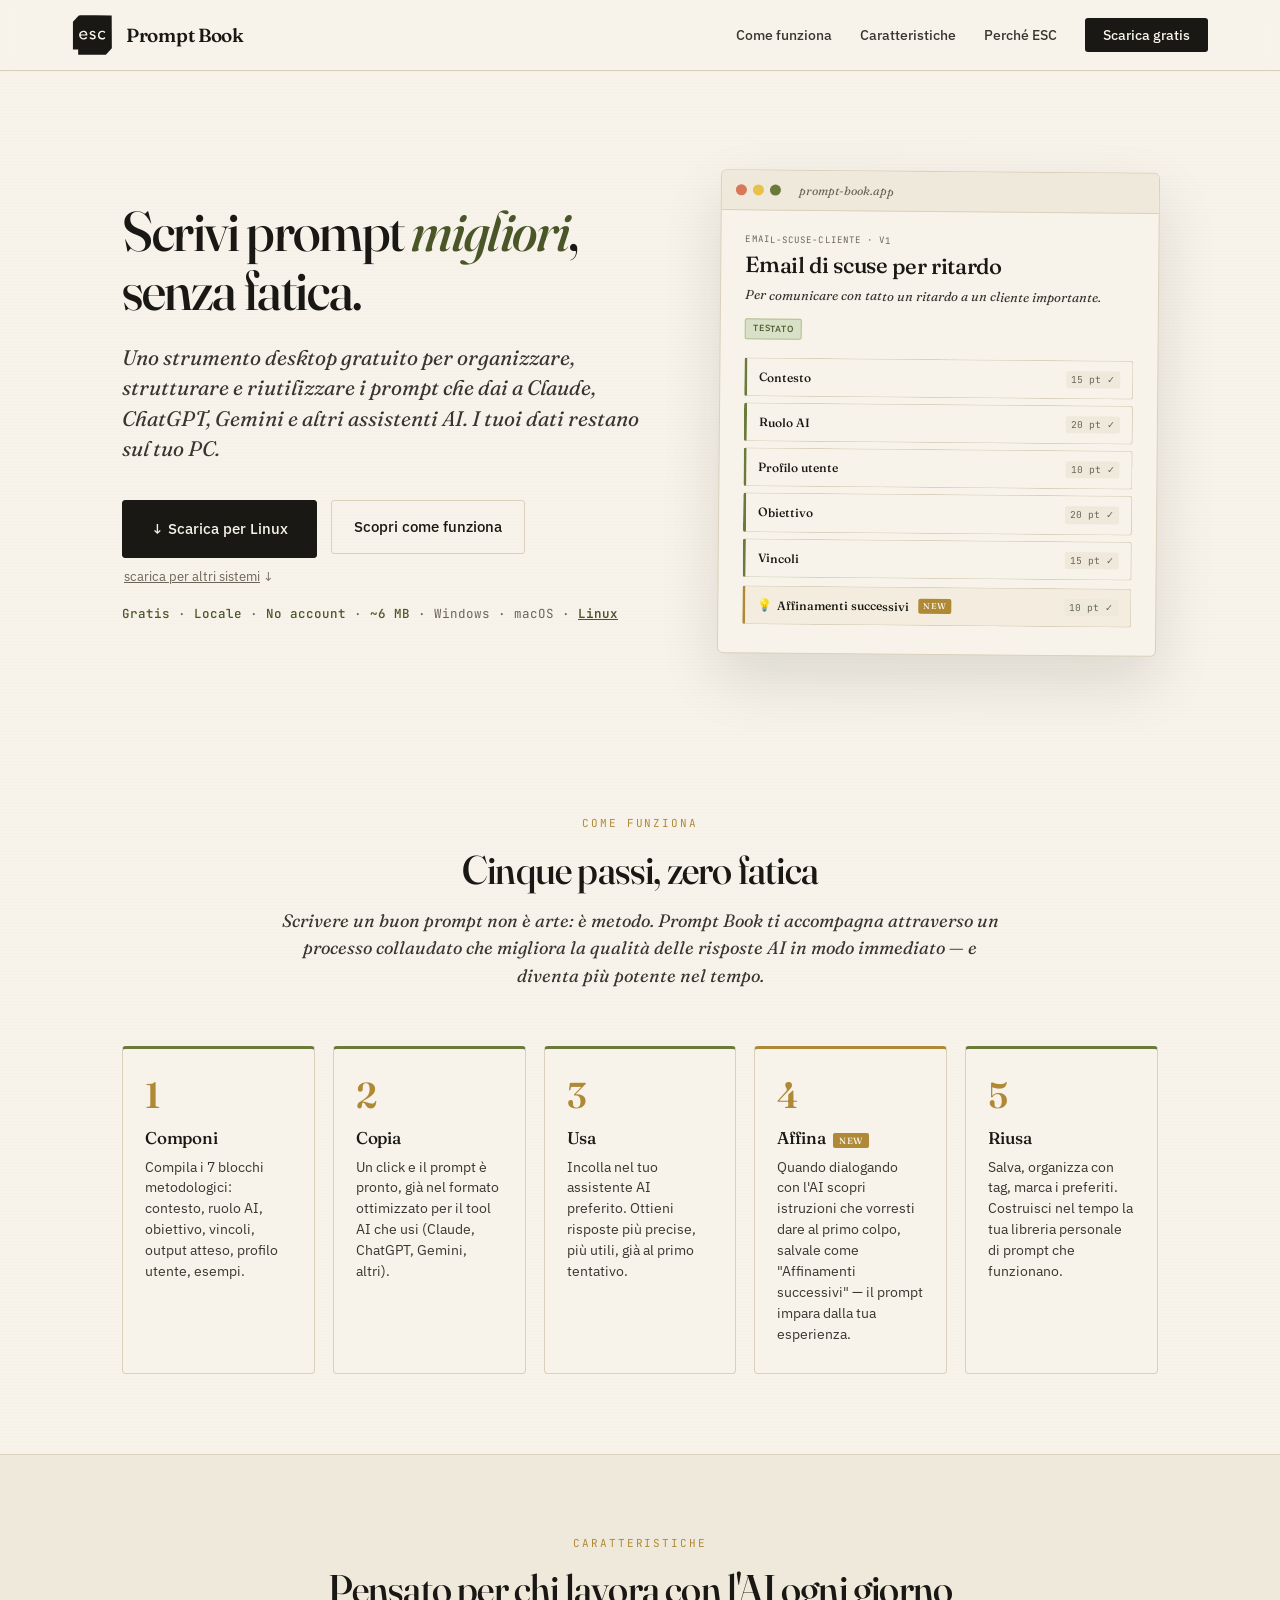
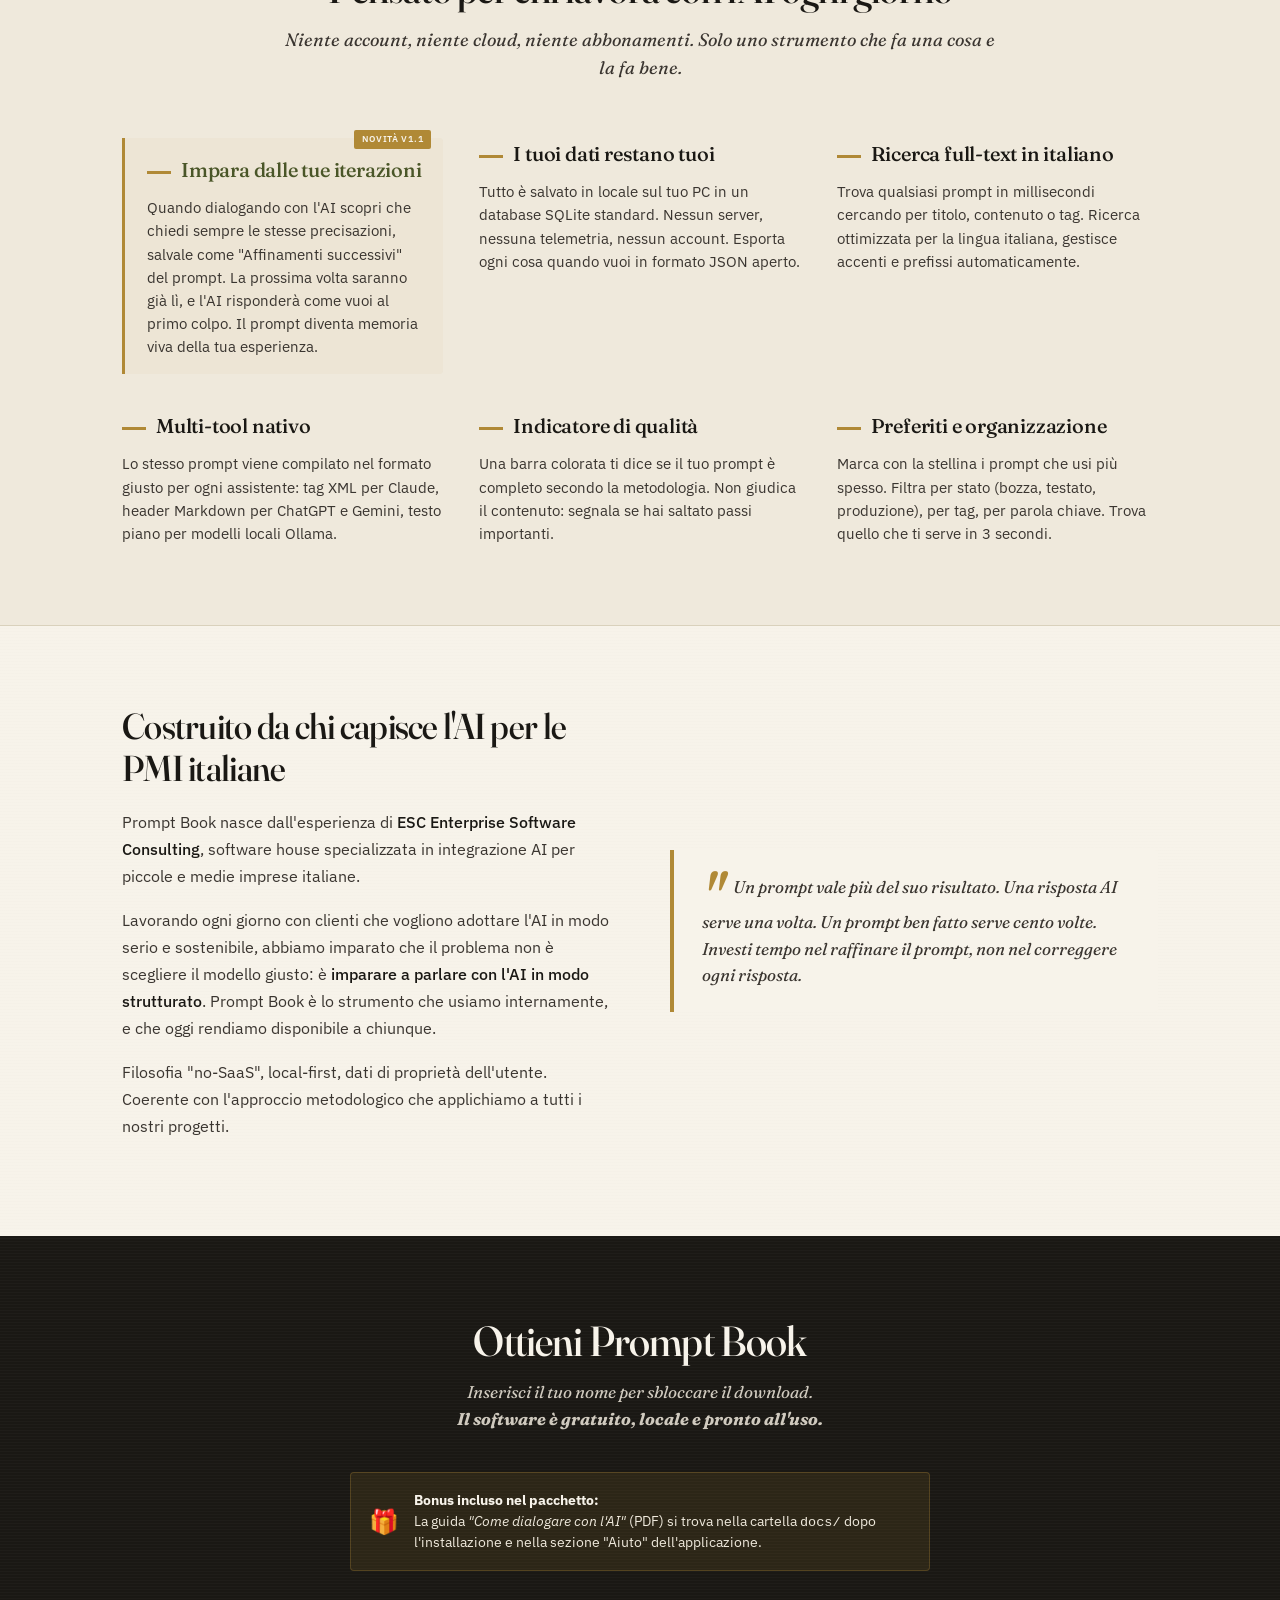
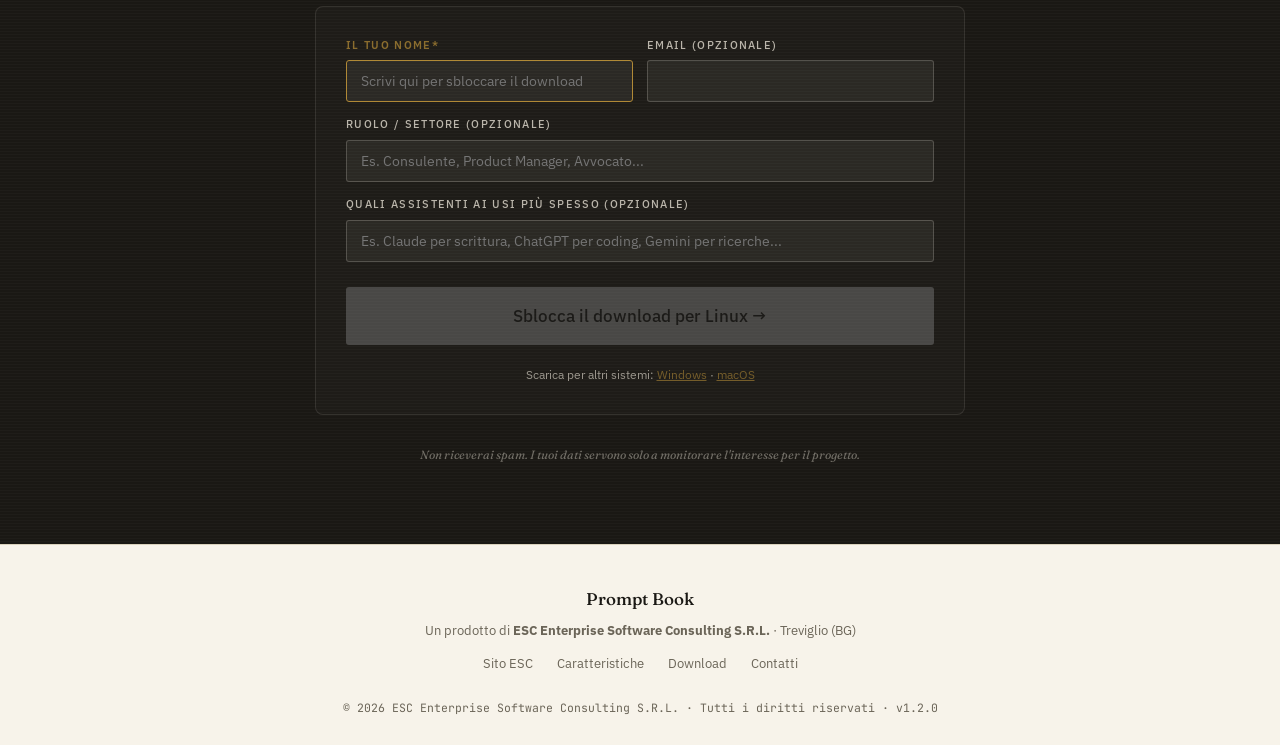
==== commit 73448ac4: "Aggiornamento con modifica della logica del form per il download" ====
--- a/index.html
+++ b/index.html
@@ -1,9 +1,11 @@
 <!DOCTYPE html>
 <html lang="it">
+
 <head>
   <meta charset="UTF-8">
   <meta name="viewport" content="width=device-width, initial-scale=1.0">
-  <meta name="description" content="Prompt Book — uno strumento gratuito per scrivere prompt AI strutturati, organizzarli, riutilizzarli e arricchirli con l'esperienza. Per Claude, ChatGPT, Gemini e altri assistenti AI.">
+  <meta name="description"
+    content="Prompt Book — uno strumento gratuito per scrivere prompt AI strutturati, organizzarli, riutilizzarli e arricchirli con l'esperienza. Per Claude, ChatGPT, Gemini e altri assistenti AI.">
   <title>Prompt Book — scrivi prompt migliori, senza fatica</title>
   <link rel="icon" type="image/x-icon" href="favicon.ico">
   <link rel="icon" type="image/png" sizes="32x32" href="favicon-32x32.png">
@@ -26,16 +28,23 @@
       --font-mono: 'JetBrains Mono', monospace;
     }
 
-    * { box-sizing: border-box; margin: 0; padding: 0; }
-
-    html { scroll-behavior: smooth; }
+    * {
+      box-sizing: border-box;
+      margin: 0;
+      padding: 0;
+    }
+
+    html {
+      scroll-behavior: smooth;
+    }
+
     body {
-      font-family: var(--font-sans);
+      font-family: var(--font-sans), sans-serif;
       color: var(--ink);
       background: var(--paper);
       line-height: 1.6;
       font-size: 16px;
-      background-image: repeating-linear-gradient(0deg, transparent 0, transparent 2px, rgba(107,101,88,0.012) 2px, rgba(107,101,88,0.012) 3px);
+      background-image: repeating-linear-gradient(0deg, transparent 0, transparent 2px, rgba(107, 101, 88, 0.012) 2px, rgba(107, 101, 88, 0.012) 3px);
     }
 
     /* ================ NAVIGATION ================ */
@@ -48,6 +57,7 @@
       border-bottom: 1px solid var(--line);
       padding: 14px 0;
     }
+
     .nav-inner {
       max-width: 1200px;
       margin: 0 auto;
@@ -57,6 +67,7 @@
       align-items: center;
       gap: 20px;
     }
+
     .nav-brand {
       display: flex;
       align-items: center;
@@ -64,6 +75,7 @@
       text-decoration: none;
       color: var(--ink);
     }
+
     .nav-logo {
       width: 42px;
       height: 42px;
@@ -71,23 +83,27 @@
       align-items: center;
       justify-content: center;
     }
+
     .nav-logo svg {
       width: 100%;
       height: 100%;
       display: block;
     }
+
     .nav-title {
-      font-family: var(--font-serif);
+      font-family: var(--font-serif), sans-serif;
       font-weight: 600;
       font-size: 19px;
       letter-spacing: -0.015em;
     }
+
     .nav-links {
       display: flex;
       gap: 28px;
       list-style: none;
       align-items: center;
     }
+
     .nav-links a {
       color: var(--ink-soft);
       text-decoration: none;
@@ -95,7 +111,11 @@
       font-weight: 500;
       transition: color 0.15s;
     }
-    .nav-links a:hover { color: var(--ink); }
+
+    .nav-links a:hover {
+      color: var(--ink);
+    }
+
     .nav-cta {
       background: var(--ink);
       color: var(--paper) !important;
@@ -104,7 +124,10 @@
       font-weight: 500;
       transition: background 0.15s;
     }
-    .nav-cta:hover { background: var(--ink-soft); }
+
+    .nav-cta:hover {
+      background: var(--ink-soft);
+    }
 
     /* ================ HERO ================ */
     .hero {
@@ -116,8 +139,9 @@
       gap: 60px;
       align-items: center;
     }
+
     .hero-content h1 {
-      font-family: var(--font-serif);
+      font-family: var(--font-serif), sans-serif;
       font-weight: 500;
       font-size: 56px;
       line-height: 1.05;
@@ -126,13 +150,15 @@
       font-variation-settings: 'opsz' 144;
       color: var(--ink);
     }
+
     .hero-content h1 em {
       font-style: italic;
       color: var(--accent-dark);
       font-weight: 500;
     }
+
     .hero-tagline {
-      font-family: var(--font-serif);
+      font-family: var(--font-serif), sans-serif;
       font-style: italic;
       font-size: 21px;
       line-height: 1.45;
@@ -141,6 +167,7 @@
       max-width: 50ch;
       font-variation-settings: 'opsz' 24;
     }
+
     .hero-actions {
       display: flex;
       gap: 14px;
@@ -148,6 +175,7 @@
       align-items: center;
       margin-bottom: 18px;
     }
+
     .btn-primary {
       display: inline-flex;
       align-items: center;
@@ -162,10 +190,17 @@
       transition: all 0.15s;
       border: 1.5px solid var(--ink);
     }
-    .btn-primary:hover { background: var(--ink-soft); transform: translateY(-1px); box-shadow: 0 4px 12px rgba(26,24,20,0.15); }
+
+    .btn-primary:hover {
+      background: var(--ink-soft);
+      transform: translateY(-1px);
+      box-shadow: 0 4px 12px rgba(26, 24, 20, 0.15);
+    }
+
     .btn-secondary {
       display: inline-flex;
       align-items: center;
+      justify-content: center;
       gap: 8px;
       background: transparent;
       color: var(--ink);
@@ -177,13 +212,33 @@
       border: 1.5px solid var(--line);
       transition: all 0.15s;
     }
-    .btn-secondary:hover { background: var(--paper-warm); border-color: var(--ink-muted); }
+
+    .alt-download-link {
+      color: var(--brass);
+      text-decoration: underline;
+      cursor: pointer;
+      transition: opacity 0.15s;
+    }
+
+    .alt-download-link:hover {
+      opacity: 0.8;
+    }
+
+    .btn-secondary:hover {
+      background: var(--paper-warm);
+      border-color: var(--ink-muted);
+    }
+
     .hero-meta {
       font-size: 12.5px;
       color: var(--ink-muted);
-      font-family: var(--font-mono);
-    }
-    .hero-meta strong { color: var(--accent-dark); font-weight: 500; }
+      font-family: var(--font-mono), sans-serif;
+    }
+
+    .hero-meta strong {
+      color: var(--accent-dark);
+      font-weight: 500;
+    }
 
     /* Mockup card a destra */
     .hero-mockup {
@@ -195,6 +250,7 @@
       overflow: hidden;
       transform: rotate(0.5deg);
     }
+
     .mockup-header {
       background: var(--paper-warm);
       border-bottom: 1px solid var(--line);
@@ -203,32 +259,49 @@
       gap: 6px;
       align-items: center;
     }
+
     .mockup-dot {
-      width: 11px; height: 11px;
+      width: 11px;
+      height: 11px;
       border-radius: 50%;
       background: var(--paper-darker);
     }
-    .mockup-dot:nth-child(1) { background: #d97757; }
-    .mockup-dot:nth-child(2) { background: #e8c14a; }
-    .mockup-dot:nth-child(3) { background: var(--accent); }
+
+    .mockup-dot:nth-child(1) {
+      background: #d97757;
+    }
+
+    .mockup-dot:nth-child(2) {
+      background: #e8c14a;
+    }
+
+    .mockup-dot:nth-child(3) {
+      background: var(--accent);
+    }
+
     .mockup-title {
       margin-left: 12px;
-      font-family: var(--font-serif);
+      font-family: var(--font-serif), sans-serif;
       font-size: 12px;
       color: var(--ink-muted);
       font-style: italic;
     }
-    .mockup-body { padding: 22px 24px; }
+
+    .mockup-body {
+      padding: 22px 24px;
+    }
+
     .mockup-key {
-      font-family: var(--font-mono);
+      font-family: var(--font-mono), sans-serif;
       font-size: 9px;
       color: var(--ink-muted);
       text-transform: uppercase;
       letter-spacing: 0.12em;
       margin-bottom: 4px;
     }
+
     .mockup-h2 {
-      font-family: var(--font-serif);
+      font-family: var(--font-serif), sans-serif;
       font-weight: 500;
       font-size: 22px;
       letter-spacing: -0.015em;
@@ -236,20 +309,23 @@
       margin-bottom: 8px;
       line-height: 1.2;
     }
+
     .mockup-desc {
-      font-family: var(--font-serif);
+      font-family: var(--font-serif), sans-serif;
       font-style: italic;
       font-size: 13px;
       color: var(--ink-soft);
       margin-bottom: 14px;
       line-height: 1.5;
     }
+
     .mockup-meta {
       display: flex;
       gap: 8px;
       margin-bottom: 18px;
       flex-wrap: wrap;
     }
+
     .mockup-badge {
       font-size: 9px;
       text-transform: uppercase;
@@ -261,6 +337,7 @@
       border: 1px solid #b0bc88;
       font-weight: 500;
     }
+
     .mockup-block {
       padding: 9px 12px;
       border: 1px solid var(--line);
@@ -273,8 +350,21 @@
       align-items: center;
       background: var(--paper);
     }
-    .mockup-block-name { font-family: var(--font-serif); font-weight: 500; color: var(--ink); }
-    .mockup-block-pts { font-family: var(--font-mono); font-size: 9.5px; color: var(--ink-muted); background: var(--paper-warm); padding: 1px 5px; border-radius: 2px; }
+
+    .mockup-block-name {
+      font-family: var(--font-serif), sans-serif;
+      font-weight: 500;
+      color: var(--ink);
+    }
+
+    .mockup-block-pts {
+      font-family: var(--font-mono), sans-serif;
+      font-size: 9.5px;
+      color: var(--ink-muted);
+      background: var(--paper-warm);
+      padding: 1px 5px;
+      border-radius: 2px;
+    }
 
     /* ================ SECTIONS ================ */
     section {
@@ -282,20 +372,23 @@
       margin: 0 auto;
       padding: 80px 32px;
     }
+
     .section-header {
       text-align: center;
       margin-bottom: 56px;
     }
+
     .section-eyebrow {
-      font-family: var(--font-mono);
+      font-family: var(--font-mono), sans-serif;
       font-size: 11px;
       text-transform: uppercase;
       letter-spacing: 0.18em;
       color: var(--brass);
       margin-bottom: 14px;
     }
+
     .section-title {
-      font-family: var(--font-serif);
+      font-family: var(--font-serif), sans-serif;
       font-weight: 500;
       font-size: 40px;
       letter-spacing: -0.02em;
@@ -304,8 +397,9 @@
       font-variation-settings: 'opsz' 96;
       line-height: 1.15;
     }
+
     .section-lead {
-      font-family: var(--font-serif);
+      font-family: var(--font-serif), sans-serif;
       font-style: italic;
       font-size: 18px;
       line-height: 1.55;
@@ -320,6 +414,7 @@
       grid-template-columns: repeat(5, 1fr);
       gap: 18px;
     }
+
     .step {
       background: var(--paper);
       border: 1px solid var(--line);
@@ -327,8 +422,9 @@
       padding: 28px 22px;
       border-radius: 4px;
     }
+
     .step-num {
-      font-family: var(--font-serif);
+      font-family: var(--font-serif), sans-serif;
       font-weight: 600;
       font-size: 36px;
       color: var(--brass);
@@ -336,8 +432,9 @@
       margin-bottom: 14px;
       font-variation-settings: 'opsz' 72;
     }
+
     .step h3 {
-      font-family: var(--font-serif);
+      font-family: var(--font-serif), sans-serif;
       font-weight: 500;
       font-size: 17px;
       margin-bottom: 8px;
@@ -345,6 +442,7 @@
       letter-spacing: -0.01em;
       line-height: 1.25;
     }
+
     .step p {
       font-size: 13.5px;
       line-height: 1.55;
@@ -359,19 +457,22 @@
       margin: 0;
       padding: 0;
     }
+
     .features {
       display: grid;
       grid-template-columns: repeat(3, 1fr);
       gap: 36px;
     }
+
     .feature h3 {
-      font-family: var(--font-serif);
+      font-family: var(--font-serif), sans-serif;
       font-weight: 500;
       font-size: 20px;
       margin-bottom: 10px;
       color: var(--ink);
       letter-spacing: -0.01em;
     }
+
     .feature h3::before {
       content: '';
       display: inline-block;
@@ -381,6 +482,7 @@
       margin-right: 10px;
       vertical-align: middle;
     }
+
     .feature p {
       font-size: 14.5px;
       line-height: 1.6;
@@ -394,8 +496,9 @@
       gap: 60px;
       align-items: center;
     }
+
     .why-text h2 {
-      font-family: var(--font-serif);
+      font-family: var(--font-serif), sans-serif;
       font-weight: 500;
       font-size: 36px;
       letter-spacing: -0.02em;
@@ -404,24 +507,31 @@
       font-variation-settings: 'opsz' 96;
       line-height: 1.15;
     }
+
     .why-text p {
       font-size: 16px;
       line-height: 1.7;
       color: var(--ink-soft);
       margin-bottom: 16px;
     }
-    .why-text p strong { color: var(--ink); font-weight: 500; }
+
+    .why-text p strong {
+      color: var(--ink);
+      font-weight: 500;
+    }
+
     .why-quote {
       background: var(--paper);
       border-left: 4px solid var(--brass);
       padding: 24px 28px;
-      font-family: var(--font-serif);
+      font-family: var(--font-serif), sans-serif;
       font-style: italic;
       font-size: 17px;
       line-height: 1.55;
       color: var(--ink-soft);
       border-radius: 0 3px 3px 0;
     }
+
     .why-quote::before {
       content: '"';
       font-size: 56px;
@@ -439,16 +549,18 @@
       padding: 80px 0;
       margin: 0;
       border-top: 1px solid var(--ink);
-      background-image: repeating-linear-gradient(0deg, transparent 0, transparent 2px, rgba(247,243,234,0.025) 2px, rgba(247,243,234,0.025) 3px);
-    }
+      background-image: repeating-linear-gradient(0deg, transparent 0, transparent 2px, rgba(247, 243, 234, 0.025) 2px, rgba(247, 243, 234, 0.025) 3px);
+    }
+
     .form-section {
       max-width: 720px;
       margin: 0 auto;
       padding: 0 32px;
       text-align: center;
     }
+
     .form-section h2 {
-      font-family: var(--font-serif);
+      font-family: var(--font-serif), sans-serif;
       font-weight: 500;
       font-size: 36px;
       letter-spacing: -0.02em;
@@ -457,8 +569,9 @@
       font-variation-settings: 'opsz' 96;
       line-height: 1.15;
     }
+
     .form-section .form-lead {
-      font-family: var(--font-serif);
+      font-family: var(--font-serif), sans-serif;
       font-style: italic;
       font-size: 17px;
       color: var(--paper-warm);
@@ -485,8 +598,16 @@
       margin-bottom: 14px;
       text-align: left;
     }
-    .form-field { display: flex; flex-direction: column; }
-    .form-field.full { grid-column: 1 / -1; }
+
+    .form-field {
+      display: flex;
+      flex-direction: column;
+    }
+
+    .form-field.full {
+      grid-column: 1 / -1;
+    }
+
     .form-field label {
       font-size: 11px;
       text-transform: uppercase;
@@ -496,28 +617,38 @@
       opacity: 0.75;
       font-weight: 500;
     }
-    .form-field input, .form-field textarea {
+
+    .form-field input,
+    .form-field textarea {
       padding: 11px 14px;
-      border: 1px solid rgba(247,243,234,0.2);
-      background: rgba(247,243,234,0.06);
+      border: 1px solid rgba(247, 243, 234, 0.2);
+      background: rgba(247, 243, 234, 0.06);
       color: var(--paper);
-      font-family: var(--font-sans);
+      font-family: var(--font-sans), sans-serif;
       font-size: 14px;
       border-radius: 3px;
       outline: none;
       transition: all 0.15s;
     }
-    .form-field input:focus, .form-field textarea:focus {
+
+    .form-field input:focus,
+    .form-field textarea:focus {
       border-color: var(--brass);
-      background: rgba(247,243,234,0.1);
-    }
-    .form-field textarea { resize: vertical; min-height: 90px; font-family: inherit; }
+      background: rgba(247, 243, 234, 0.1);
+    }
+
+    .form-field textarea {
+      resize: vertical;
+      min-height: 90px;
+      font-family: inherit;
+    }
+
     .form-submit {
       background: var(--brass);
       color: var(--ink);
       border: none;
       padding: 14px 32px;
-      font-family: var(--font-sans);
+      font-family: var(--font-sans), sans-serif;
       font-weight: 500;
       font-size: 15px;
       border-radius: 3px;
@@ -525,14 +656,19 @@
       margin-top: 10px;
       transition: all 0.15s;
     }
-    .form-submit:not(:disabled):hover { background: #c99a3f; transform: translateY(-1px); }
+
+    .form-submit:not(:disabled):hover {
+      background: #c99a3f;
+      transform: translateY(-1px);
+    }
+
     .form-note {
       font-size: 12px;
       color: var(--paper-warm);
       opacity: 0.6;
       margin-top: 18px;
       font-style: italic;
-      font-family: var(--font-serif);
+      font-family: var(--font-serif), sans-serif;
     }
 
     /* ================ FOOTER ================ */
@@ -542,22 +678,26 @@
       padding: 40px 32px 30px;
       text-align: center;
     }
+
     .footer-inner {
       max-width: 1100px;
       margin: 0 auto;
     }
+
     .footer-brand {
-      font-family: var(--font-serif);
+      font-family: var(--font-serif), sans-serif;
       font-weight: 500;
       font-size: 17px;
       margin-bottom: 8px;
       color: var(--ink);
     }
+
     .footer-meta {
       font-size: 12.5px;
       color: var(--ink-muted);
       margin-bottom: 14px;
     }
+
     .footer-links {
       display: flex;
       gap: 24px;
@@ -565,475 +705,646 @@
       font-size: 13px;
       flex-wrap: wrap;
     }
-    .footer-links a { color: var(--ink-muted); text-decoration: none; transition: color 0.15s; }
-    .footer-links a:hover { color: var(--ink); }
+
+    .footer-links a {
+      color: var(--ink-muted);
+      text-decoration: none;
+      transition: color 0.15s;
+    }
+
+    .footer-links a:hover {
+      color: var(--ink);
+    }
+
     .footer-copy {
       margin-top: 24px;
       font-size: 11.5px;
       color: var(--ink-muted);
-      font-family: var(--font-mono);
+      font-family: var(--font-mono), sans-serif;
     }
 
     /* ================ RESPONSIVE ================ */
     @media (max-width: 1100px) {
-      .steps { grid-template-columns: repeat(3, 1fr); }
-    }
+      .steps {
+        grid-template-columns: repeat(3, 1fr);
+      }
+    }
+
     @media (max-width: 920px) {
-      .hero { grid-template-columns: 1fr; padding-top: 60px; gap: 40px; }
-      .hero-content h1 { font-size: 40px; }
-      .hero-mockup { transform: rotate(0deg); max-width: 480px; margin: 0 auto; }
-      .steps { grid-template-columns: repeat(2, 1fr); }
-      .features { grid-template-columns: 1fr; gap: 28px; }
-      .why-esc { grid-template-columns: 1fr; gap: 36px; }
-      section { padding: 60px 24px; }
-      .section-title, .why-text h2, .form-section h2 { font-size: 30px; }
-      .form-grid { grid-template-columns: 1fr; }
-    }
+      .hero {
+        grid-template-columns: 1fr;
+        padding-top: 60px;
+        gap: 40px;
+      }
+
+      .hero-content h1 {
+        font-size: 40px;
+      }
+
+      .hero-mockup {
+        transform: rotate(0deg);
+        max-width: 480px;
+        margin: 0 auto;
+      }
+
+      .steps {
+        grid-template-columns: repeat(2, 1fr);
+      }
+
+      .features {
+        grid-template-columns: 1fr;
+        gap: 28px;
+      }
+
+      .why-esc {
+        grid-template-columns: 1fr;
+        gap: 36px;
+      }
+
+      section {
+        padding: 60px 24px;
+      }
+
+      .section-title,
+      .why-text h2,
+      .form-section h2 {
+        font-size: 30px;
+      }
+
+      .form-grid {
+        grid-template-columns: 1fr;
+      }
+    }
+
     @media (max-width: 560px) {
-      .nav-links { gap: 16px; }
-      .nav-links a:not(.nav-cta) { display: none; }
-      .steps { grid-template-columns: 1fr; }
+      .nav-links {
+        gap: 16px;
+      }
+
+      .nav-links a:not(.nav-cta) {
+        display: none;
+      }
+
+      .steps {
+        grid-template-columns: 1fr;
+      }
+    }
+
+    .form-container-highlight {
+      background: rgba(255, 255, 255, 0.03);
+      border: 2px dashed var(--brass);
+      padding: 30px;
+      border-radius: 8px;
+      margin-top: 20px;
+      transition: all 0.3s ease;
+    }
+
+    @keyframes pulse-border {
+      0% {
+        box-shadow: 0 0 0 0 rgba(176, 137, 54, 0.4);
+      }
+
+      70% {
+        box-shadow: 0 0 0 10px rgba(176, 137, 54, 0);
+      }
+
+      100% {
+        box-shadow: 0 0 0 0 rgba(176, 137, 54, 0);
+      }
+    }
+
+    .input-required-highlight {
+      border-color: var(--brass) !important;
+      animation: pulse-border 2s infinite;
+    }
+
+    .os-btn:not(.locked-btn) {
+      background: var(--brass) !important;
+      color: var(--ink) !important;
+      border-color: var(--brass) !important;
+      transform: scale(1.05);
+      box-shadow: 0 10px 20px rgba(0, 0, 0, 0.2);
+    }
+
+    .form-submit:not(.locked-btn) {
+      animation: bounce 0.5s ease-in-out;
+    }
+
+    @keyframes bounce {
+
+      0%,
+      100% {
+        transform: translateY(0);
+      }
+
+      50% {
+        transform: translateY(-5px);
+      }
     }
   </style>
 </head>
+
 <body>
 
-<nav>
-  <div class="nav-inner">
-    <a href="#top" class="nav-brand">
-      <div class="nav-logo">
-        <svg version="1.0" xmlns="http://www.w3.org/2000/svg"
-             viewBox="0 0 136.000000 136.000000"
-             preserveAspectRatio="xMidYMid meet">
-          <g transform="translate(0.000000,136.000000) scale(0.100000,-0.100000)"
-             fill="currentColor" stroke="none">
-            <path d="M218 1308 c-9 -7 -55 -56 -102 -108 l-86 -94 0 -448 0 -448 85 0 85 0 0 -85 0 -85 448 0 448 0 97 107 97 107 -2 530 -3 531 -525 3 c-411 2 -530 -1 -542 -10z m207 -502 c41 -18 65 -52 72 -106 l6 -40 -112 0 c-61 0 -111 -4 -111 -9 0 -5 12 -23 26 -40 32 -39 87 -43 128 -10 25 20 29 20 43 6 22 -21 6 -41 -52 -63 -165 -63 -273 164 -122 256 38 24 75 25 122 6z m312 -10 c26 -23 27 -26 12 -41 -16 -16 -19 -16 -46 4 -24 18 -34 20 -56 12 -55 -21 -29 -57 56 -75 67 -15 90 -91 41 -137 -34 -32 -110 -34 -150 -4 -30 23 -33 35 -10 50 10 6 21 4 34 -9 14 -12 32 -16 59 -14 33 3 38 7 41 30 3 25 -1 28 -53 44 -64 18 -95 43 -95 77 0 75 107 115 167 63z m297 10 c44 -18 54 -35 31 -52 -16 -12 -21 -11 -37 3 -29 26 -88 20 -115 -12 -33 -37 -32 -107 2 -140 29 -30 89 -34 117 -8 17 16 20 16 36 -1 16 -16 16 -18 -8 -36 -38 -30 -84 -35 -136 -15 -58 22 -84 62 -84 130 0 111 93 173 194 131z"/>
-            <path d="M333 765 c-27 -11 -53 -41 -53 -59 0 -3 38 -6 85 -6 69 0 85 3 85 15 0 16 -35 55 -49 55 -5 0 -15 2 -23 5 -7 2 -27 -2 -45 -10z"/>
-          </g>
-        </svg>
-      </div>
-      <div class="nav-title">Prompt Book</div>
-    </a>
-    <ul class="nav-links">
-      <li><a href="#come-funziona">Come funziona</a></li>
-      <li><a href="#caratteristiche">Caratteristiche</a></li>
-      <li><a href="https://www.esconsulting.it/" target="_blank" rel="noopener">Perché ESC</a></li>
-      <li><a href="#download" class="nav-cta" id="nav-download-btn">Scarica gratis</a></li>
-    </ul>
-  </div>
-</nav>
-
-<div id="top"></div>
-
-<header class="hero">
-  <div class="hero-content">
-    <h1>Scrivi prompt <em>migliori</em>, senza fatica.</h1>
-    <p class="hero-tagline">
-      Uno strumento desktop gratuito per organizzare, strutturare e
-      riutilizzare i prompt che dai a Claude, ChatGPT, Gemini e altri
-      assistenti AI. I tuoi dati restano sul tuo PC.
-    </p>
-    <div class="hero-actions" style="align-items: flex-start;">
-      <div style="display: flex; flex-direction: column; gap: 8px;">
-        <a href="#download" class="btn-primary" id="main-download-btn">
-          ↓ Scarica
+  <nav>
+    <div class="nav-inner">
+      <a href="#top" class="nav-brand">
+        <div class="nav-logo">
+          <svg xmlns="http://www.w3.org/2000/svg" viewBox="0 0 136.000000 136.000000"
+            preserveAspectRatio="xMidYMid meet">
+            <g transform="translate(0.000000,136.000000) scale(0.100000,-0.100000)" fill="currentColor" stroke="none">
+              <path
+                d="M218 1308 c-9 -7 -55 -56 -102 -108 l-86 -94 0 -448 0 -448 85 0 85 0 0 -85 0 -85 448 0 448 0 97 107 97 107 -2 530 -3 531 -525 3 c-411 2 -530 -1 -542 -10z m207 -502 c41 -18 65 -52 72 -106 l6 -40 -112 0 c-61 0 -111 -4 -111 -9 0 -5 12 -23 26 -40 32 -39 87 -43 128 -10 25 20 29 20 43 6 22 -21 6 -41 -52 -63 -165 -63 -273 164 -122 256 38 24 75 25 122 6z m312 -10 c26 -23 27 -26 12 -41 -16 -16 -19 -16 -46 4 -24 18 -34 20 -56 12 -55 -21 -29 -57 56 -75 67 -15 90 -91 41 -137 -34 -32 -110 -34 -150 -4 -30 23 -33 35 -10 50 10 6 21 4 34 -9 14 -12 32 -16 59 -14 33 3 38 7 41 30 3 25 -1 28 -53 44 -64 18 -95 43 -95 77 0 75 107 115 167 63z m297 10 c44 -18 54 -35 31 -52 -16 -12 -21 -11 -37 3 -29 26 -88 20 -115 -12 -33 -37 -32 -107 2 -140 29 -30 89 -34 117 -8 17 16 20 16 36 -1 16 -16 16 -18 -8 -36 -38 -30 -84 -35 -136 -15 -58 22 -84 62 -84 130 0 111 93 173 194 131z" />
+              <path
+                d="M333 765 c-27 -11 -53 -41 -53 -59 0 -3 38 -6 85 -6 69 0 85 3 85 15 0 16 -35 55 -49 55 -5 0 -15 2 -23 5 -7 2 -27 -2 -45 -10z" />
+            </g>
+          </svg>
+        </div>
+        <div class="nav-title">Prompt Book</div>
+      </a>
+      <ul class="nav-links">
+        <li><a href="#come-funziona">Come funziona</a></li>
+        <li><a href="#caratteristiche">Caratteristiche</a></li>
+        <li><a href="https://www.esconsulting.it/" target="_blank" rel="noopener">Perché ESC</a></li>
+        <li><a href="#download" class="nav-cta" id="nav-download-btn">Scarica gratis</a></li>
+      </ul>
+    </div>
+  </nav>
+
+  <div id="top"></div>
+
+  <header class="hero">
+    <div class="hero-content">
+      <h1>Scrivi prompt <em>migliori</em>, senza fatica.</h1>
+      <p class="hero-tagline">
+        Uno strumento desktop gratuito per organizzare, strutturare e
+        riutilizzare i prompt che dai a Claude, ChatGPT, Gemini e altri
+        assistenti AI. I tuoi dati restano sul tuo PC.
+      </p>
+      <div class="hero-actions" style="align-items: flex-start;">
+        <div style="display: flex; flex-direction: column; gap: 8px;">
+          <a href="#download" class="btn-primary" id="main-download-btn">
+            ↓ Scarica
+          </a>
+          <a href="#download"
+            style="font-size: 12.5px; color: var(--ink-muted); text-decoration: none; padding-left: 2px;">
+            <span style="text-decoration: underline;">scarica per altri sistemi</span> ↓
+          </a>
+        </div>
+
+        <a href="#come-funziona" class="btn-secondary">
+          Scopri come funziona
         </a>
-        <a href="#download" style="font-size: 12.5px; color: var(--ink-muted); text-decoration: none; padding-left: 2px;">
-          <span style="text-decoration: underline;">scarica per altri sistemi</span> ↓
-        </a>
-      </div>
-
-      <a href="#come-funziona" class="btn-secondary">
-        Scopri come funziona
-      </a>
+      </div>
+      <div class="hero-meta">
+        <strong>Gratis</strong> · <strong>Locale</strong> · <strong>No account</strong> · <strong id="pkg-size">~12
+          MB</strong> ·
+        <span id="os-windows">Windows</span> · <span id="os-macos">macOS</span> · <span id="os-linux">Linux</span>
+      </div>
     </div>
-    <div class="hero-meta">
-      <strong>Gratis</strong> · <strong>Locale</strong> · <strong>No account</strong> · <strong>~12 MB</strong> · <span id="os-windows">Windows</span> · <span id="os-macos">MacOS</span> ·  <span id="os-linux">Linux</span>
+
+    <div class="hero-mockup">
+      <div class="mockup-header">
+        <div class="mockup-dot"></div>
+        <div class="mockup-dot"></div>
+        <div class="mockup-dot"></div>
+        <div class="mockup-title">prompt-book.app</div>
+      </div>
+      <div class="mockup-body">
+        <div class="mockup-key">email-scuse-cliente · v1</div>
+        <div class="mockup-h2">Email di scuse per ritardo</div>
+        <div class="mockup-desc">Per comunicare con tatto un ritardo a un cliente importante.</div>
+        <div class="mockup-meta">
+          <span class="mockup-badge">testato</span>
+        </div>
+        <div class="mockup-block"><span class="mockup-block-name">Contesto</span><span class="mockup-block-pts">15 pt
+            ✓</span></div>
+        <div class="mockup-block"><span class="mockup-block-name">Ruolo AI</span><span class="mockup-block-pts">20 pt
+            ✓</span></div>
+        <div class="mockup-block"><span class="mockup-block-name">Profilo utente</span><span class="mockup-block-pts">10
+            pt ✓</span></div>
+        <div class="mockup-block"><span class="mockup-block-name">Obiettivo</span><span class="mockup-block-pts">20 pt
+            ✓</span></div>
+        <div class="mockup-block"><span class="mockup-block-name">Vincoli</span><span class="mockup-block-pts">15 pt
+            ✓</span></div>
+        <div class="mockup-block"
+          style="border-left: 3px solid var(--brass); background: rgba(176, 137, 54, 0.06); margin-top: 8px;">
+          <span class="mockup-block-name" style="display: flex; align-items: center; gap: 5px;">
+            <span style="color: var(--brass);">💡</span> Affinamenti successivi
+            <span
+              style="font-size: 8.5px; background: var(--brass); color: var(--paper); padding: 1px 5px; border-radius: 2px; margin-left: 4px; letter-spacing: 0.05em;">NEW</span>
+          </span>
+          <span class="mockup-block-pts">10 pt ✓</span>
+        </div>
+      </div>
     </div>
-  </div>
-
-  <div class="hero-mockup">
-    <div class="mockup-header">
-      <div class="mockup-dot"></div>
-      <div class="mockup-dot"></div>
-      <div class="mockup-dot"></div>
-      <div class="mockup-title">prompt-book.app</div>
-    </div>
-    <div class="mockup-body">
-      <div class="mockup-key">email-scuse-cliente · v1</div>
-      <div class="mockup-h2">Email di scuse per ritardo</div>
-      <div class="mockup-desc">Per comunicare con tatto un ritardo a un cliente importante.</div>
-      <div class="mockup-meta">
-        <span class="mockup-badge">testato</span>
-      </div>
-      <div class="mockup-block"><span class="mockup-block-name">Contesto</span><span class="mockup-block-pts">15 pt ✓</span></div>
-      <div class="mockup-block"><span class="mockup-block-name">Ruolo AI</span><span class="mockup-block-pts">20 pt ✓</span></div>
-      <div class="mockup-block"><span class="mockup-block-name">Profilo utente</span><span class="mockup-block-pts">10 pt ✓</span></div>
-      <div class="mockup-block"><span class="mockup-block-name">Obiettivo</span><span class="mockup-block-pts">20 pt ✓</span></div>
-      <div class="mockup-block"><span class="mockup-block-name">Vincoli</span><span class="mockup-block-pts">15 pt ✓</span></div>
-      <div class="mockup-block" style="border-left: 3px solid var(--brass); background: rgba(176, 137, 54, 0.06); margin-top: 8px;">
-        <span class="mockup-block-name" style="display: flex; align-items: center; gap: 5px;">
-          <span style="color: var(--brass);">💡</span> Affinamenti successivi
-          <span style="font-size: 8.5px; background: var(--brass); color: var(--paper); padding: 1px 5px; border-radius: 2px; margin-left: 4px; letter-spacing: 0.05em;">NEW</span>
-        </span>
-        <span class="mockup-block-pts">10 pt ✓</span>
-      </div>
-    </div>
-  </div>
-</header>
-
-<section id="come-funziona">
-  <div class="section-header">
-    <div class="section-eyebrow">come funziona</div>
-    <h2 class="section-title">Cinque passi, zero fatica</h2>
-    <p class="section-lead">
-      Scrivere un buon prompt non è arte: è metodo. Prompt Book ti accompagna
-      attraverso un processo collaudato che migliora la qualità delle risposte
-      AI in modo immediato — e diventa più potente nel tempo.
-    </p>
-  </div>
-
-  <div class="steps">
-    <div class="step">
-      <div class="step-num">1</div>
-      <h3>Componi</h3>
-      <p>Compila i 7 blocchi metodologici: contesto, ruolo AI, obiettivo, vincoli, output atteso, profilo utente, esempi.</p>
-    </div>
-    <div class="step">
-      <div class="step-num">2</div>
-      <h3>Copia</h3>
-      <p>Un click e il prompt è pronto, già nel formato ottimizzato per il tool AI che usi (Claude, ChatGPT, Gemini, altri).</p>
-    </div>
-    <div class="step">
-      <div class="step-num">3</div>
-      <h3>Usa</h3>
-      <p>Incolla nel tuo assistente AI preferito. Ottieni risposte più precise, più utili, già al primo tentativo.</p>
-    </div>
-    <div class="step" style="border-top-color: var(--brass);">
-      <div class="step-num" style="color: var(--brass);">4</div>
-      <h3>Affina <span style="font-size: 9px; background: var(--brass); color: var(--paper); padding: 2px 6px; border-radius: 2px; vertical-align: middle; letter-spacing: 0.05em; font-weight: 500; margin-left: 4px;">NEW</span></h3>
-      <p>Quando dialogando con l'AI scopri istruzioni che vorresti dare al primo colpo, salvale come "Affinamenti successivi" — il prompt impara dalla tua esperienza.</p>
-    </div>
-    <div class="step">
-      <div class="step-num">5</div>
-      <h3>Riusa</h3>
-      <p>Salva, organizza con tag, marca i preferiti. Costruisci nel tempo la tua libreria personale di prompt che funzionano.</p>
-    </div>
-  </div>
-</section>
-
-<div class="features-bg">
-  <section id="caratteristiche">
+  </header>
+
+  <section id="come-funziona">
     <div class="section-header">
-      <div class="section-eyebrow">caratteristiche</div>
-      <h2 class="section-title">Pensato per chi lavora con l'AI ogni giorno</h2>
+      <div class="section-eyebrow">come funziona</div>
+      <h2 class="section-title">Cinque passi, zero fatica</h2>
       <p class="section-lead">
-        Niente account, niente cloud, niente abbonamenti. Solo uno strumento
-        che fa una cosa e la fa bene.
+        Scrivere un buon prompt non è arte: è metodo. Prompt Book ti accompagna
+        attraverso un processo collaudato che migliora la qualità delle risposte
+        AI in modo immediato — e diventa più potente nel tempo.
       </p>
     </div>
 
-    <div class="features">
-      <div class="feature" style="background: rgba(176, 137, 54, 0.04); border-left: 3px solid var(--brass); padding: 16px 18px 16px 22px; border-radius: 0 3px 3px 0; position: relative;">
-        <span style="position: absolute; top: -8px; right: 12px; background: var(--brass); color: var(--paper); font-size: 9px; font-weight: 600; letter-spacing: 0.08em; padding: 2px 8px; border-radius: 2px; text-transform: uppercase;">novità v1.2</span>
-        <h3 style="color: var(--accent-dark);">Impara dalle tue iterazioni</h3>
-        <p>Quando dialogando con l'AI scopri che chiedi sempre le stesse precisazioni, salvale come "Affinamenti successivi" del prompt. La prossima volta saranno già lì, e l'AI risponderà come vuoi al primo colpo. Il prompt diventa memoria viva della tua esperienza.</p>
-      </div>
-      <div class="feature">
-        <h3>I tuoi dati restano tuoi</h3>
-        <p>Tutto è salvato in locale sul tuo PC in un database SQLite standard. Nessun server, nessuna telemetria, nessun account. Esporta ogni cosa quando vuoi in formato JSON aperto.</p>
-      </div>
-      <div class="feature">
-        <h3>Ricerca full-text in italiano</h3>
-        <p>Trova qualsiasi prompt in millisecondi cercando per titolo, contenuto o tag. Ricerca ottimizzata per la lingua italiana, gestisce accenti e prefissi automaticamente.</p>
-      </div>
-      <div class="feature">
-        <h3>Multi-tool nativo</h3>
-        <p>Lo stesso prompt viene compilato nel formato giusto per ogni assistente: tag XML per Claude, header Markdown per ChatGPT e Gemini, testo piano per modelli locali Ollama.</p>
-      </div>
-      <div class="feature">
-        <h3>Indicatore di qualità</h3>
-        <p>Una barra colorata ti dice se il tuo prompt è completo secondo la metodologia. Non giudica il contenuto: segnala se hai saltato passi importanti.</p>
-      </div>
-      <div class="feature">
-        <h3>Preferiti e organizzazione</h3>
-        <p>Marca con la stellina i prompt che usi più spesso. Filtra per stato (bozza, testato, produzione), per tag, per parola chiave. Trova quello che ti serve in 3 secondi.</p>
+    <div class="steps">
+      <div class="step">
+        <div class="step-num">1</div>
+        <h3>Componi</h3>
+        <p>Compila i 7 blocchi metodologici: contesto, ruolo AI, obiettivo, vincoli, output atteso, profilo utente,
+          esempi.</p>
+      </div>
+      <div class="step">
+        <div class="step-num">2</div>
+        <h3>Copia</h3>
+        <p>Un click e il prompt è pronto, già nel formato ottimizzato per il tool AI che usi (Claude, ChatGPT, Gemini,
+          altri).</p>
+      </div>
+      <div class="step">
+        <div class="step-num">3</div>
+        <h3>Usa</h3>
+        <p>Incolla nel tuo assistente AI preferito. Ottieni risposte più precise, più utili, già al primo tentativo.</p>
+      </div>
+      <div class="step" style="border-top-color: var(--brass);">
+        <div class="step-num" style="color: var(--brass);">4</div>
+        <h3>Affina <span
+            style="font-size: 9px; background: var(--brass); color: var(--paper); padding: 2px 6px; border-radius: 2px; vertical-align: middle; letter-spacing: 0.05em; font-weight: 500; margin-left: 4px;">NEW</span>
+        </h3>
+        <p>Quando dialogando con l'AI scopri istruzioni che vorresti dare al primo colpo, salvale come "Affinamenti
+          successivi" — il prompt impara dalla tua esperienza.</p>
+      </div>
+      <div class="step">
+        <div class="step-num">5</div>
+        <h3>Riusa</h3>
+        <p>Salva, organizza con tag, marca i preferiti. Costruisci nel tempo la tua libreria personale di prompt che
+          funzionano.</p>
       </div>
     </div>
   </section>
-</div>
-
-<section id="perche-esc">
-  <div class="why-esc">
-    <div class="why-text">
-      <h2>Costruito da chi capisce l'AI per le PMI italiane</h2>
-      <p>
-        Prompt Book nasce dall'esperienza di <strong>ESC Enterprise Software
-        Consulting</strong>, software house specializzata in integrazione AI
-        per piccole e medie imprese italiane.
+
+  <div class="features-bg">
+    <section id="caratteristiche">
+      <div class="section-header">
+        <div class="section-eyebrow">caratteristiche</div>
+        <h2 class="section-title">Pensato per chi lavora con l'AI ogni giorno</h2>
+        <p class="section-lead">
+          Niente account, niente cloud, niente abbonamenti. Solo uno strumento
+          che fa una cosa e la fa bene.
+        </p>
+      </div>
+
+      <div class="features">
+        <div class="feature"
+          style="background: rgba(176, 137, 54, 0.04); border-left: 3px solid var(--brass); padding: 16px 18px 16px 22px; border-radius: 0 3px 3px 0; position: relative;">
+          <span
+            style="position: absolute; top: -8px; right: 12px; background: var(--brass); color: var(--paper); font-size: 9px; font-weight: 600; letter-spacing: 0.08em; padding: 2px 8px; border-radius: 2px; text-transform: uppercase;">novità
+            v1.1</span>
+          <h3 style="color: var(--accent-dark);">Impara dalle tue iterazioni</h3>
+          <p>Quando dialogando con l'AI scopri che chiedi sempre le stesse precisazioni, salvale come "Affinamenti
+            successivi" del prompt. La prossima volta saranno già lì, e l'AI risponderà come vuoi al primo colpo. Il
+            prompt diventa memoria viva della tua esperienza.</p>
+        </div>
+        <div class="feature">
+          <h3>I tuoi dati restano tuoi</h3>
+          <p>Tutto è salvato in locale sul tuo PC in un database SQLite standard. Nessun server, nessuna telemetria,
+            nessun account. Esporta ogni cosa quando vuoi in formato JSON aperto.</p>
+        </div>
+        <div class="feature">
+          <h3>Ricerca full-text in italiano</h3>
+          <p>Trova qualsiasi prompt in millisecondi cercando per titolo, contenuto o tag. Ricerca ottimizzata per la
+            lingua italiana, gestisce accenti e prefissi automaticamente.</p>
+        </div>
+        <div class="feature">
+          <h3>Multi-tool nativo</h3>
+          <p>Lo stesso prompt viene compilato nel formato giusto per ogni assistente: tag XML per Claude, header
+            Markdown per ChatGPT e Gemini, testo piano per modelli locali Ollama.</p>
+        </div>
+        <div class="feature">
+          <h3>Indicatore di qualità</h3>
+          <p>Una barra colorata ti dice se il tuo prompt è completo secondo la metodologia. Non giudica il contenuto:
+            segnala se hai saltato passi importanti.</p>
+        </div>
+        <div class="feature">
+          <h3>Preferiti e organizzazione</h3>
+          <p>Marca con la stellina i prompt che usi più spesso. Filtra per stato (bozza, testato, produzione), per tag,
+            per parola chiave. Trova quello che ti serve in 3 secondi.</p>
+        </div>
+      </div>
+    </section>
+  </div>
+
+  <section id="perche-esc">
+    <div class="why-esc">
+      <div class="why-text">
+        <h2>Costruito da chi capisce l'AI per le PMI italiane</h2>
+        <p>
+          Prompt Book nasce dall'esperienza di <strong>ESC Enterprise Software
+            Consulting</strong>, software house specializzata in integrazione AI
+          per piccole e medie imprese italiane.
+        </p>
+        <p>
+          Lavorando ogni giorno con clienti che vogliono adottare l'AI in modo
+          serio e sostenibile, abbiamo imparato che il problema non è scegliere
+          il modello giusto: è <strong>imparare a parlare con l'AI in modo
+            strutturato</strong>. Prompt Book è lo strumento che usiamo internamente,
+          e che oggi rendiamo disponibile a chiunque.
+        </p>
+        <p>
+          Filosofia "no-SaaS", local-first, dati di proprietà dell'utente. Coerente
+          con l'approccio metodologico che applichiamo a tutti i nostri progetti.
+        </p>
+      </div>
+      <div>
+        <div class="why-quote">
+          Un prompt vale più del suo risultato. Una risposta AI serve una volta.
+          Un prompt ben fatto serve cento volte. Investi tempo nel raffinare il
+          prompt, non nel correggere ogni risposta.
+        </div>
+      </div>
+    </div>
+  </section>
+
+  <div class="form-bg" id="download">
+    <section class="form-section">
+
+      <!-- Header -->
+      <div style="margin-bottom: 40px;">
+        <h2 style="font-size: 42px;">Ottieni Prompt Book</h2>
+        <p class="form-lead">
+          Inserisci il tuo nome per sbloccare il download. <br>
+          <strong>Il software è gratuito, locale e pronto all'uso.</strong>
+        </p>
+      </div>
+
+      <!-- Bonus Box -->
+      <div
+        style="background: rgba(176, 137, 54, 0.12); border: 1px solid rgba(176, 137, 54, 0.3); border-radius: 4px; padding: 18px; margin-bottom: 35px; display: flex; gap: 15px; align-items: center; text-align: left; max-width: 580px; margin-left: auto; margin-right: auto;">
+        <div style="font-size: 24px;">🎁</div>
+        <div style="font-size: 13.5px; color: var(--paper-warm); line-height: 1.4;">
+          <strong style="color: var(--paper); display: block; margin-bottom: 2px;">Bonus incluso nel pacchetto:</strong>
+          La guida <em>"Come dialogare con l'AI"</em> (PDF) si trova nella cartella <code>docs/</code> dopo
+          l'installazione e nella sezione "Aiuto" dell'applicazione.
+        </div>
+      </div>
+
+      <!-- FORM CONTAINER -->
+      <div class="form-container-highlight"
+        style="max-width: 650px; margin: 0 auto; background: rgba(255,255,255,0.02); border-style: solid; border-width: 1px; border-color: rgba(247, 243, 234, 0.1);">
+
+        <form id="testerForm" onsubmit="handleSubmit(event)">
+          <div class="form-grid">
+            <div class="form-field">
+              <label for="nome" style="color: var(--brass); font-weight: 600;">Il tuo Nome*</label>
+              <input type="text" id="nome" name="nome" required placeholder="Scrivi qui per sbloccare il download"
+                class="input-required-highlight">
+            </div>
+            <div class="form-field">
+              <label for="email">Email (opzionale)</label>
+              <input type="email" id="email" name="email">
+            </div>
+            <div class="form-field full">
+              <label for="ruolo">Ruolo / Settore (opzionale)</label>
+              <input type="text" id="ruolo" name="ruolo" placeholder="Es. Consulente, Product Manager, Avvocato...">
+            </div>
+            <div class="form-field full">
+              <label for="assistente">Quali assistenti AI usi più spesso (opzionale)</label>
+              <input type="text" id="assistente" name="assistente"
+                placeholder="Es. Claude per scrittura, ChatGPT per coding, Gemini per ricerche...">
+            </div>
+          </div>
+
+          <!-- TASTONE UNICO INTELLIGENTE -->
+          <button type="submit" class="form-submit locked-btn" id="submit-btn" disabled
+            style="width: 100%; margin-top: 25px; padding: 18px; font-size: 17px; display: flex; align-items: center; justify-content: center; gap: 10px;">
+            <span id="btn-text">Sblocca il download</span> →
+          </button>
+        </form>
+
+        <!-- LINK ALTERNATIVI -->
+        <div id="alt-links-container"
+          style="margin-top: 20px; font-size: 12px; color: var(--paper-warm); opacity: 0.6;">
+
+        </div>
+      </div>
+
+      <p class="form-note" style="margin-top: 30px; opacity: 0.4;">
+        Non riceverai spam. I tuoi dati servono solo a monitorare l'interesse per il progetto.
       </p>
-      <p>
-        Lavorando ogni giorno con clienti che vogliono adottare l'AI in modo
-        serio e sostenibile, abbiamo imparato che il problema non è scegliere
-        il modello giusto: è <strong>imparare a parlare con l'AI in modo
-        strutturato</strong>. Prompt Book è lo strumento che usiamo internamente,
-        e che oggi rendiamo disponibile a chiunque.
-      </p>
-      <p>
-        Filosofia "no-SaaS", local-first, dati di proprietà dell'utente. Coerente
-        con l'approccio metodologico che applichiamo a tutti i nostri progetti.
-      </p>
+    </section>
+  </div>
+
+  <footer>
+    <div class="footer-inner">
+      <div class="footer-brand">Prompt Book</div>
+      <div class="footer-meta">
+        Un prodotto di <strong>ESC Enterprise Software Consulting S.R.L.</strong> · Treviglio (BG)
+      </div>
+      <div class="footer-links">
+        <a href="https://www.esconsulting.it/" target="_blank" rel="noopener">Sito ESC</a>
+        <a href="#caratteristiche">Caratteristiche</a>
+        <a href="#download">Download</a>
+        <a href="mailto:info@esconsulting.it">Contatti</a>
+      </div>
+      <div class="footer-copy">
+        © 2026 ESC Enterprise Software Consulting S.R.L. · Tutti i diritti riservati · v1.2.0
+      </div>
     </div>
-    <div>
-      <div class="why-quote">
-        Un prompt vale più del suo risultato. Una risposta AI serve una volta.
-        Un prompt ben fatto serve cento volte. Investi tempo nel raffinare il
-        prompt, non nel correggere ogni risposta.
-      </div>
-    </div>
-  </div>
-</section>
-
-<div class="form-bg" id="download">
-  <section class="form-section">
-    <h2>Scarica e provalo</h2>
-    <p class="form-lead">
-      Lascia i tuoi dati compilando almeno il Nome per sbloccare il download.
-      Ti contatteremo solo per Prompt Book — nessuna newsletter, nessuna promozione, parola.
-    </p>
-
-    <div style="background: rgba(176, 137, 54, 0.12); border: 1px solid rgba(176, 137, 54, 0.4); border-radius: 4px; padding: 22px 26px; margin-bottom: 36px; display: flex; gap: 18px; align-items: flex-start; text-align: left;">
-      <div style="font-size: 28px; line-height: 1; flex-shrink: 0;">📖</div>
-      <div>
-        <div style="font-family: var(--font-serif); font-weight: 500; font-size: 17px; color: var(--paper); margin-bottom: 4px; letter-spacing: -0.005em;">
-          Inclusa nel download: la guida <em>"Come dialogare con l'AI"</em>
-        </div>
-        <div style="font-size: 13.5px; color: var(--paper-warm); line-height: 1.55; opacity: 0.85;">
-          Un piccolo manuale firmato ESC con sette principi pratici per ottenere il massimo da un assistente AI. Lo trovi nella cartella <code style="font-family: var(--font-mono); font-size: 12px; background: rgba(0,0,0,0.25); padding: 1px 5px; border-radius: 2px;">docs/</code> dell'installazione e nella sezione "Aiuto". Si legge in 10 minuti, vale per tutta la vita.
-        </div>
-      </div>
-    </div>
-
-    <div style="display: flex; gap: 14px; justify-content: center; flex-wrap: wrap; margin-bottom: 40px;">
-      <a href="https://github.com/escsrl/prompt-book/releases/download/v1.2.1/Prompt-Book_1.2.1_x64-setup.exe" onclick="handleOSClick(event)" class="btn-secondary os-btn locked-btn" style="color: var(--paper); border-color: rgba(247,243,234,0.3);">
-        Windows (.exe)
-      </a>
-      <a href="https://github.com/escsrl/prompt-book/releases/download/v1.2.1/Prompt-Book_1.2.1_universal.dmg" onclick="handleOSClick(event)" class="btn-secondary os-btn locked-btn" style="color: var(--paper); border-color: rgba(247,243,234,0.3);">
-        macOS (.dmg)
-      </a>
-      <a href="https://github.com/escsrl/prompt-book/releases/download/v1.2.1/Prompt-Book_1.2.1_amd64.deb" onclick="handleOSClick(event)" class="btn-secondary os-btn locked-btn" style="color: var(--paper); border-color: rgba(247,243,234,0.3);">
-        Linux (.deb)
-      </a>
-    </div>
-
-    <div style="display: flex; align-items: center; gap: 20px; margin-bottom: 30px;">
-      <div style="flex: 1; height: 1px; background: rgba(247,243,234,0.1);"></div>
-      <span style="color: var(--paper-warm); font-size: 14px; font-style: italic;">compila qui sotto per sbloccare i tasti</span>
-      <div style="flex: 1; height: 1px; background: rgba(247,243,234,0.1);"></div>
-    </div>
-
-    <form id="testerForm" onsubmit="handleSubmit(event)">
-      <div class="form-grid">
-        <div class="form-field">
-          <label for="nome">Nome*</label>
-          <input type="text" id="nome" name="nome" required>
-        </div>
-        <div class="form-field">
-          <label for="email">Email (opzionale)</label>
-          <input type="email" id="email" name="email">
-        </div>
-        <div class="form-field full">
-          <label for="ruolo">Ruolo / Settore (opzionale)</label>
-          <input type="text" id="ruolo" name="ruolo" placeholder="Es. Consulente, Product Manager, Avvocato, ...">
-        </div>
-        <div class="form-field full">
-          <label for="usi">Quali assistenti AI usi più spesso? (opzionale)</label>
-          <textarea id="usi" name="usi" placeholder="Es. Claude per scrittura, ChatGPT per coding, Gemini per ricerche..."></textarea>
-        </div>
-      </div>
-      <button type="submit" class="form-submit locked-btn" id="submit-btn" disabled>Voglio provarlo →</button>
-      <p class="form-note">
-        I tuoi dati saranno usati esclusivamente per inviarti l'accesso a
-        Prompt Book. Niente spam, niente cessione a terzi.
-      </p>
-    </form>
-  </section>
-</div>
-
-<footer>
-  <div class="footer-inner">
-    <div class="footer-brand">Prompt Book</div>
-    <div class="footer-meta">
-      Un prodotto di <strong>ESC Enterprise Software Consulting S.R.L.</strong> · Treviglio (BG)
-    </div>
-    <div class="footer-links">
-      <a href="https://www.esconsulting.it/" target="_blank" rel="noopener">Sito ESC</a>
-      <a href="#caratteristiche">Caratteristiche</a>
-      <a href="#download">Download</a>
-      <a href="mailto:info@esc.it">Contatti</a>
-    </div>
-    <div class="footer-copy">
-      © 2026 ESC Enterprise Software Consulting S.R.L. · Tutti i diritti riservati · v1.1.0
-    </div>
-  </div>
-</footer>
-
-<script>
-  // 1. CONFIGURAZIONE URL E LINK
-  const SCRIPT_URL = "https://script.google.com/macros/s/AKfycbygfQO61DOBjJAf6ZWo9To8uAWn9VlAasW0_blMdisDUlmBBLeCXe4GveqLSgllv3tj/exec";
-
-  const DOWNLOAD_LINKS = {
-    windows: "https://github.com/escsrl/prompt-book/releases/download/v1.2.1/Prompt-Book_1.2.1_x64-setup.exe",
-    macos: "https://github.com/escsrl/prompt-book/releases/download/v1.2.1/Prompt-Book_1.2.1_universal.dmg",
-    linux: "https://github.com/escsrl/prompt-book/releases/download/v1.2.1/Prompt-Book_1.2.1_amd64.deb",
-    fallback: "#download"
-  };
-
-  // 2. FUNZIONE PER L'INVIO GENERICO DEI DATI (Riutilizzabile)
-  async function sendFormData() {
-    const form = document.getElementById('testerForm');
-    if (!form.reportValidity()) return false;
-
-    try {
-      await fetch(SCRIPT_URL, {
-        method: 'POST',
-        body: new FormData(form),
-        mode: 'no-cors'
-      });
-      return true;
-    } catch (error) {
-      console.error('Errore invio:', error);
-      return false;
-    }
-  }
-
-  // 3. INVIO FORM A GOOGLE SHEETS (Click su bottone principale form)
-  async function handleSubmit(e) {
-    e.preventDefault();
-
-    const form = e.target;
-    const submitButton = document.getElementById('submit-btn');
-    const originalText = submitButton.innerText;
-
-    submitButton.disabled = true;
-    submitButton.innerText = "Invio in corso...";
-
-    const isSuccess = await sendFormData();
-
-    if (isSuccess) {
-      alert("Grazie! I tuoi dati sono stati salvati. Il download partirà automaticamente.");
-      form.reset();
-      updateLockStatus();
-
-      const os = detectOS();
-      if (os !== "fallback") {
+  </footer>
+
+  <script>
+    // 1. CONFIGURAZIONE URL E LINK
+    const SCRIPT_URL = "https://script.google.com/macros/s/AKfycbygfQO61DOBjJAf6ZWo9To8uAWn9VlAasW0_blMdisDUlmBBLeCXe4GveqLSgllv3tj/exec";
+
+    const DOWNLOAD_LINKS = {
+      windows: "https://github.com/escsrl/prompt-book/releases/download/v1.2.1/Prompt-Book_1.2.1_x64-setup.exe",
+      macos: "https://github.com/escsrl/prompt-book/releases/download/v1.2.1/Prompt-Book_1.2.1_universal.dmg",
+      linux: "https://github.com/escsrl/prompt-book/releases/download/v1.2.1/Prompt-Book_1.2.1_amd64.deb",
+      fallback: "#download"
+    };
+
+    // 2. FUNZIONE PER L'INVIO GENERICO DEI DATI (Riutilizzabile)
+    async function sendFormData() {
+      const form = document.getElementById('testerForm');
+      if (!form.reportValidity()) return false;
+
+      try {
+        await fetch(SCRIPT_URL, {
+          method: 'POST',
+          body: new FormData(form),
+          mode: 'no-cors'
+        });
+        return true;
+      } catch (error) {
+        console.error('Errore invio:', error);
+        return false;
+      }
+    }
+
+    // 3. INVIO FORM PRINCIPALE (Download intelligente)
+    async function handleSubmit(e) {
+      e.preventDefault();
+
+      const submitButton = document.getElementById('submit-btn');
+      const originalText = submitButton.innerHTML;
+
+      submitButton.disabled = true;
+      submitButton.innerText = "Invio in corso...";
+
+      const isSuccess = await sendFormData();
+
+      if (isSuccess) {
+        alert("Grazie! I tuoi dati sono stati salvati. Il download partirà automaticamente.");
+        const os = detectOS();
+        window.location.href = DOWNLOAD_LINKS[os] || DOWNLOAD_LINKS.windows;
+
+        setTimeout(() => {
+          e.target.reset();
+          updateLockStatus();
+        }, 1000);
+      } else {
+        alert("Si è verificato un errore durante l'invio. Prova a scaricare dai link alternativi.");
+      }
+
+      submitButton.disabled = false;
+      submitButton.innerHTML = originalText;
+    }
+
+    // 4. DOWNLOAD FORZATO (Per i link alternativi Windows/Mac/Linux)
+    async function forceDownload(os) {
+      const nomeInput = document.getElementById('nome');
+
+      if (!nomeInput.value.trim()) {
+        alert("Inserisci il tuo nome per sbloccare i file.");
+        nomeInput.focus();
+        nomeInput.classList.add('input-required-highlight');
+        return;
+      }
+
+      const isSuccess = await sendFormData();
+      if (isSuccess) {
         window.location.href = DOWNLOAD_LINKS[os];
       } else {
-        window.location.href = "#download";
-      }
-    } else {
-      alert("Si è verificato un errore durante l'invio. Prova a scaricare direttamente dai link sopra.");
-    }
-
-    submitButton.disabled = false;
-    submitButton.innerText = originalText;
-  }
-
-  // 4. INVIO FORM TRAMITE CLICK SUI TASTI OS SPECIFICI (nella sezione Download)
-  async function handleOSClick(e) {
-    e.preventDefault();
-
-    const btn = e.currentTarget;
-    if (btn.classList.contains('locked-btn')) return;
-
-    const downloadUrl = btn.href;
-    const originalText = btn.innerText;
-
-    btn.innerText = "Invio in corso...";
-    btn.classList.add('locked-btn');
-
-    const isSuccess = await sendFormData();
-
-    if (isSuccess) {
-      alert("Grazie! I tuoi dati sono stati salvati. Il download partirà automaticamente.");
-      document.getElementById('testerForm').reset();
-      updateLockStatus();
-    } else {
-      alert("Si è verificato un errore durante l'invio. Il download partirà comunque.");
-    }
-
-    window.location.href = downloadUrl;
-
-    btn.innerText = originalText;
-    btn.classList.remove('locked-btn');
-  }
-
-  // 5. RILEVAMENTO SISTEMA OPERATIVO
-  function detectOS() {
-    const platform = window.navigator.platform.toLowerCase();
-    const userAgent = window.navigator.userAgent.toLowerCase();
-
-    if (platform.includes("win") || userAgent.includes("windows")) return "windows";
-    if (platform.includes("mac") || userAgent.includes("macintosh")) return "macos";
-    if (platform.includes("linux")) return "linux";
-
-    return "fallback";
-  }
-
-  // 6. BLOCCO/SBLOCCO TASTI IN BASE ALL'INPUT
-  function updateLockStatus() {
-    const nomeInput = document.getElementById('nome');
-    const allButtons = document.querySelectorAll('.os-btn, #submit-btn');
-    const hasName = nomeInput.value.trim().length > 0;
-
-    allButtons.forEach(btn => {
+        alert("Errore nell'invio, ma il download partirà comunque.");
+        window.location.href = DOWNLOAD_LINKS[os];
+      }
+    }
+
+    // 5. RILEVAMENTO SISTEMA OPERATIVO
+    function detectOS() {
+      const platform = window.navigator.platform.toLowerCase();
+      const userAgent = window.navigator.userAgent.toLowerCase();
+
+      if (platform.includes("win") || userAgent.includes("windows")) return "windows";
+      if (platform.includes("mac") || userAgent.includes("macintosh")) return "macos";
+      if (platform.includes("linux")) return "linux";
+
+      return "fallback";
+    }
+
+    // 6. GESTIONE STATO BLOCCATO/EVIDENZA
+    function updateLockStatus() {
+      const nomeInput = document.getElementById('nome');
+      const submitBtn = document.getElementById('submit-btn');
+      const hasName = nomeInput.value.trim().length > 0;
+
       if (hasName) {
-        btn.classList.remove('locked-btn');
-        if(btn.tagName === 'BUTTON') btn.disabled = false;
+        submitBtn.classList.remove('locked-btn');
+        submitBtn.disabled = false;
+        nomeInput.classList.remove('input-required-highlight');
       } else {
-        btn.classList.add('locked-btn');
-        if(btn.tagName === 'BUTTON') btn.disabled = true;
-      }
-    });
-  }
-
-  // 7. SETUP PULSANTI ALL'AVVIO
-  function setupDownloadButtons() {
-    const os = detectOS();
-
-    // Nomi per visualizzazione bottoni top
-    const osNames = {
-      windows: "Windows",
-      macos: "MacOS",
-      linux: "Linux"
-    };
-
-    // NOTA: Il bottone in cima e nella navbar hanno già href="#download" nell'HTML
-    // Li aggiorniamo solo graficamente, mantenendo il puntamento al form
-    if (os !== "fallback") {
-      const mainBtn = document.getElementById("main-download-btn");
-      if (mainBtn) {
-        // Aggiorna il testo ma il click porta sempre al form
-        mainBtn.innerHTML = `↓ Scarica per ${osNames[os]}`;
-      }
-
-      const activeOsSpan = document.getElementById(`os-${os}`);
-      if (activeOsSpan) {
-        activeOsSpan.style.color = "var(--accent-dark)";
-        activeOsSpan.style.fontWeight = "600";
-        activeOsSpan.style.textDecoration = "underline";
-      }
-    }
-
-    const nomeInput = document.getElementById('nome');
-    if(nomeInput) {
-      nomeInput.addEventListener('input', updateLockStatus);
-      updateLockStatus();
-    }
-  }
-
-  document.addEventListener("DOMContentLoaded", setupDownloadButtons);
-</script>
+        submitBtn.classList.add('locked-btn');
+        submitBtn.disabled = true;
+        nomeInput.classList.add('input-required-highlight');
+      }
+    }
+
+    // 7. SETUP PAGINA AL CARICAMENTO
+    function setupPage() {
+      const os = detectOS();
+      const submitBtn = document.getElementById('submit-btn');
+      const altContainer = document.getElementById('alt-links-container');
+      const pkgSize = document.getElementById('pkg-size');
+
+      const systems = {
+        windows: { label: "Windows", suffix: "per Windows" },
+        macos: { label: "macOS", suffix: "per macOS" },
+        linux: { label: "Linux", suffix: "per Linux" }
+      };
+
+      if (pkgSize) {
+        if (os === "windows") {
+          pkgSize.innerText = "~7 MB";
+        } else if (os === "macos") {
+          pkgSize.innerText = "~10 MB";
+        } else if (os === "linux") {
+          pkgSize.innerText = "~6 MB";
+        } else {
+          pkgSize.innerText = "~5 MB";
+        }
+      }
+
+      // 1. Personalizza il tastone principale
+      if (submitBtn) {
+        if (os !== "fallback" && systems[os]) {
+          submitBtn.innerHTML = `Sblocca il download ${systems[os].suffix} →`;
+        } else {
+          submitBtn.innerHTML = `Sblocca il download →`;
+        }
+      }
+
+      // 2. Genera i link alternativi ESCLUDENDO l'OS attuale
+      if (altContainer) {
+        let altHtml = "Scarica per altri sistemi: ";
+
+        const otherSystems = Object.keys(systems).filter(s => s !== os);
+
+        const links = otherSystems.map(s => {
+          return `<span onclick="forceDownload('${s}')" class="alt-download-link">${systems[s].label}</span>`;
+        });
+
+        altContainer.innerHTML = altHtml + links.join(" · ");
+      }
+
+      // 3. Navbar e Testi Hero (se presenti)
+      if (os !== "fallback") {
+        const mainBtn = document.getElementById("main-download-btn");
+        if (mainBtn) {
+          const osLabel = os === 'macos' ? 'macOS' : (os.charAt(0).toUpperCase() + os.slice(1));
+          mainBtn.innerHTML = `↓ Scarica per ${osLabel}`;
+        }
+
+        const activeOsSpan = document.getElementById(`os-${os}`);
+        if (activeOsSpan) {
+          activeOsSpan.style.color = "var(--accent-dark)";
+          activeOsSpan.style.fontWeight = "600";
+          activeOsSpan.style.textDecoration = "underline";
+        }
+      }
+
+      document.querySelectorAll('a[href="#download"]').forEach(anchor => {
+        anchor.addEventListener('click', function (e) {
+          setTimeout(() => {
+            const input = document.getElementById('nome');
+            input.focus();
+            input.classList.add('input-required-highlight');
+          }, 700);
+        });
+      });
+
+      const nomeInput = document.getElementById('nome');
+      if (nomeInput) {
+        nomeInput.addEventListener('input', updateLockStatus);
+        updateLockStatus();
+      }
+    }
+
+    document.addEventListener("DOMContentLoaded", setupPage);
+  </script>
 
 </body>
+
 </html>
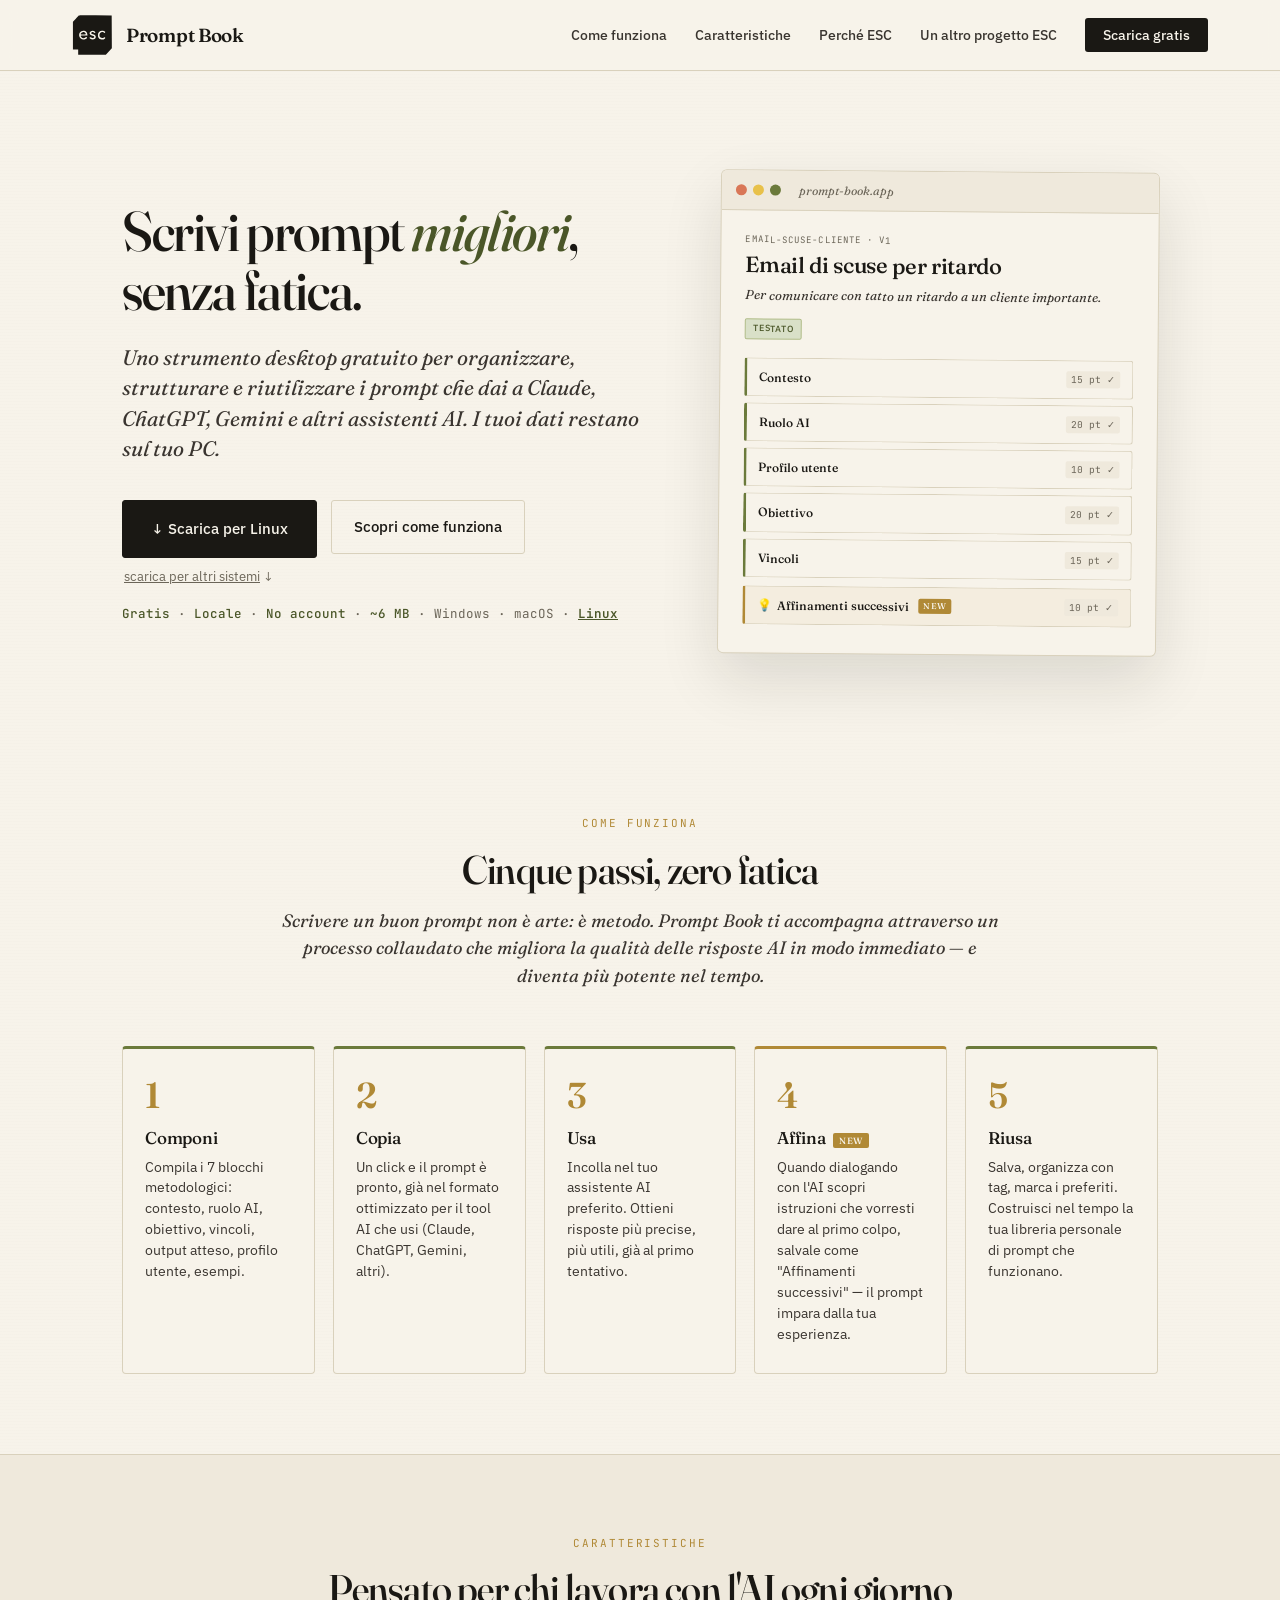
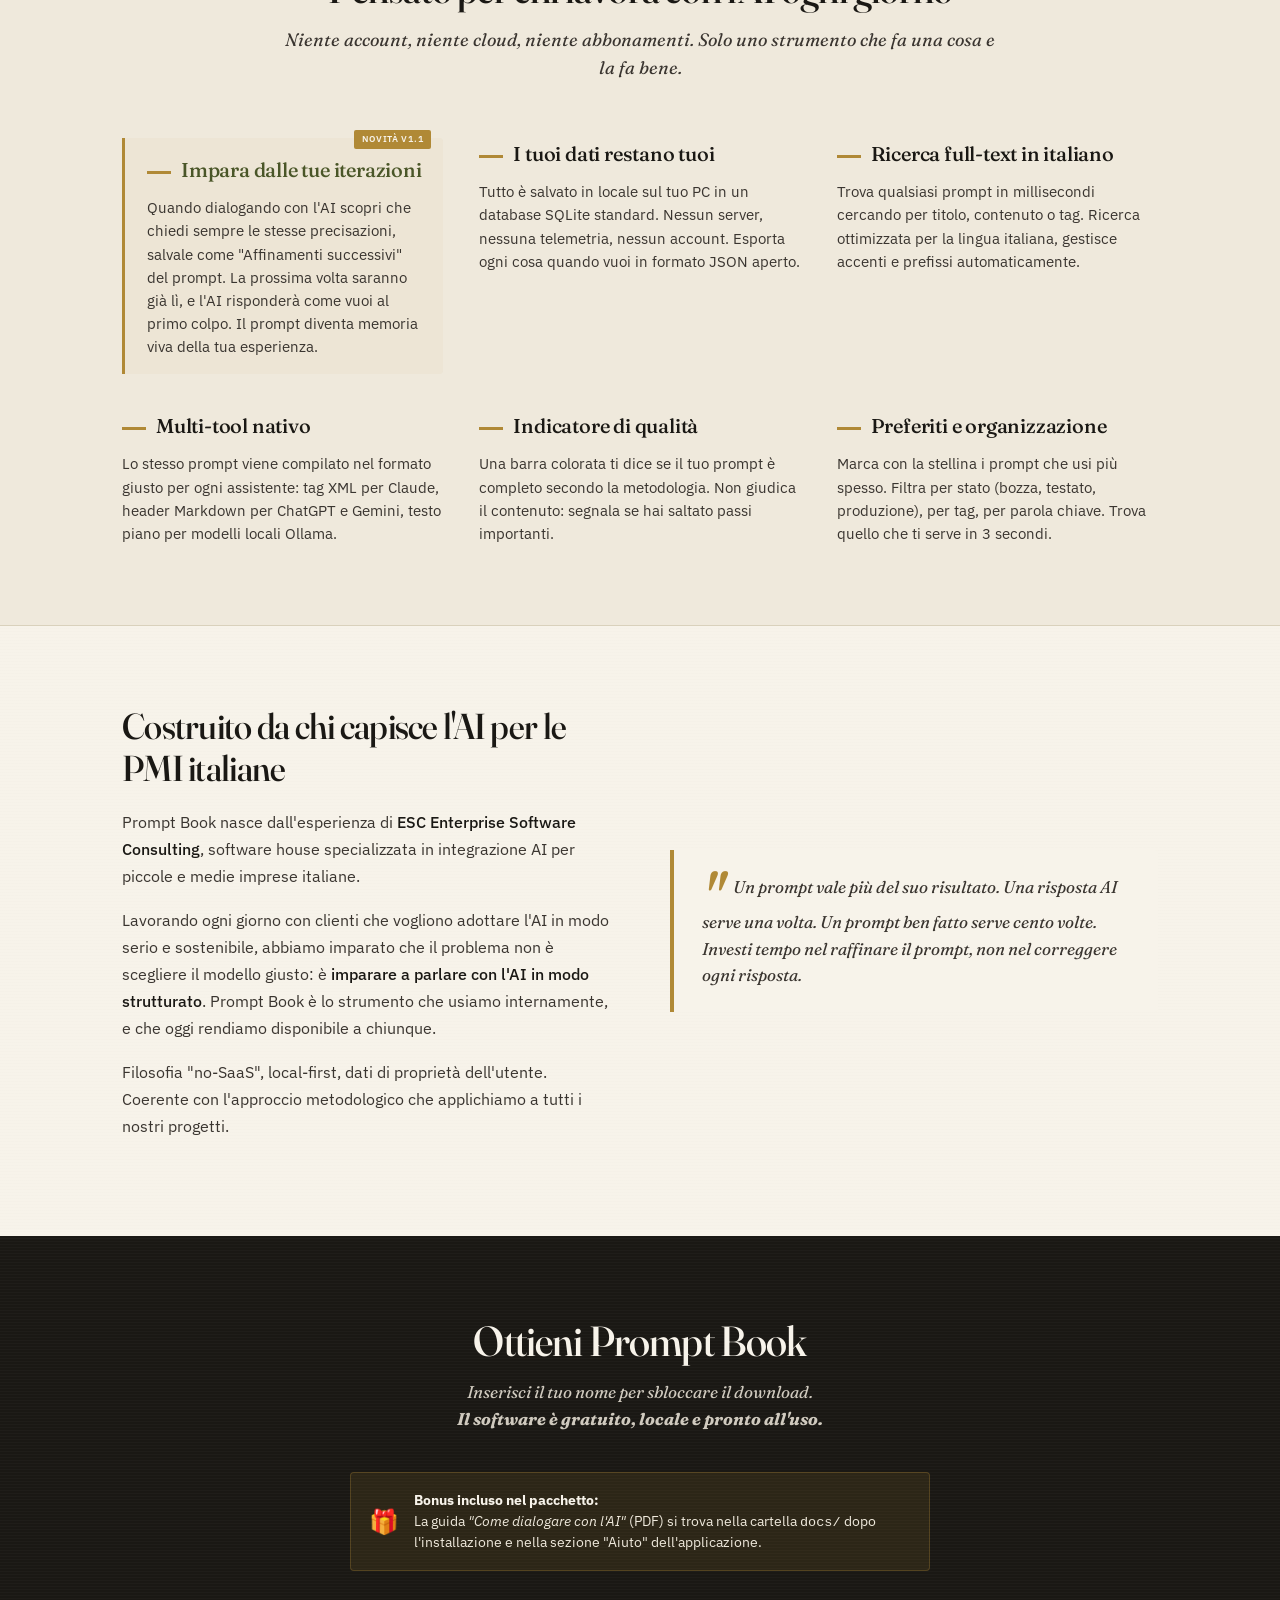
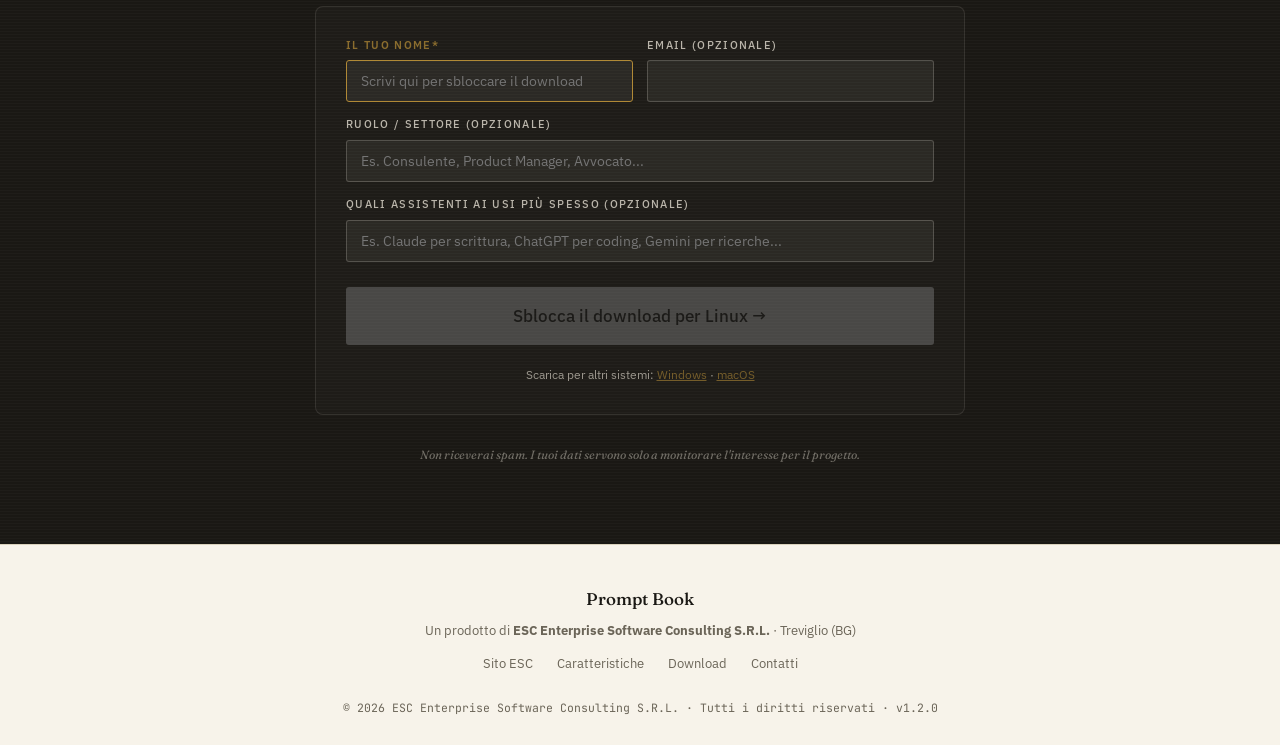
==== commit 7fa00879: "Update index.html Aggiunta link per riferimento a SafeDoc" ====
--- a/index.html
+++ b/index.html
@@ -866,6 +866,7 @@
         <li><a href="#come-funziona">Come funziona</a></li>
         <li><a href="#caratteristiche">Caratteristiche</a></li>
         <li><a href="https://www.esconsulting.it/" target="_blank" rel="noopener">Perché ESC</a></li>
+        <li><a href="https://escsrl.github.io/esc-safedoc-releases/" target="_blank" rel="noopener">Un altro progetto ESC</a></li>
         <li><a href="#download" class="nav-cta" id="nav-download-btn">Scarica gratis</a></li>
       </ul>
     </div>
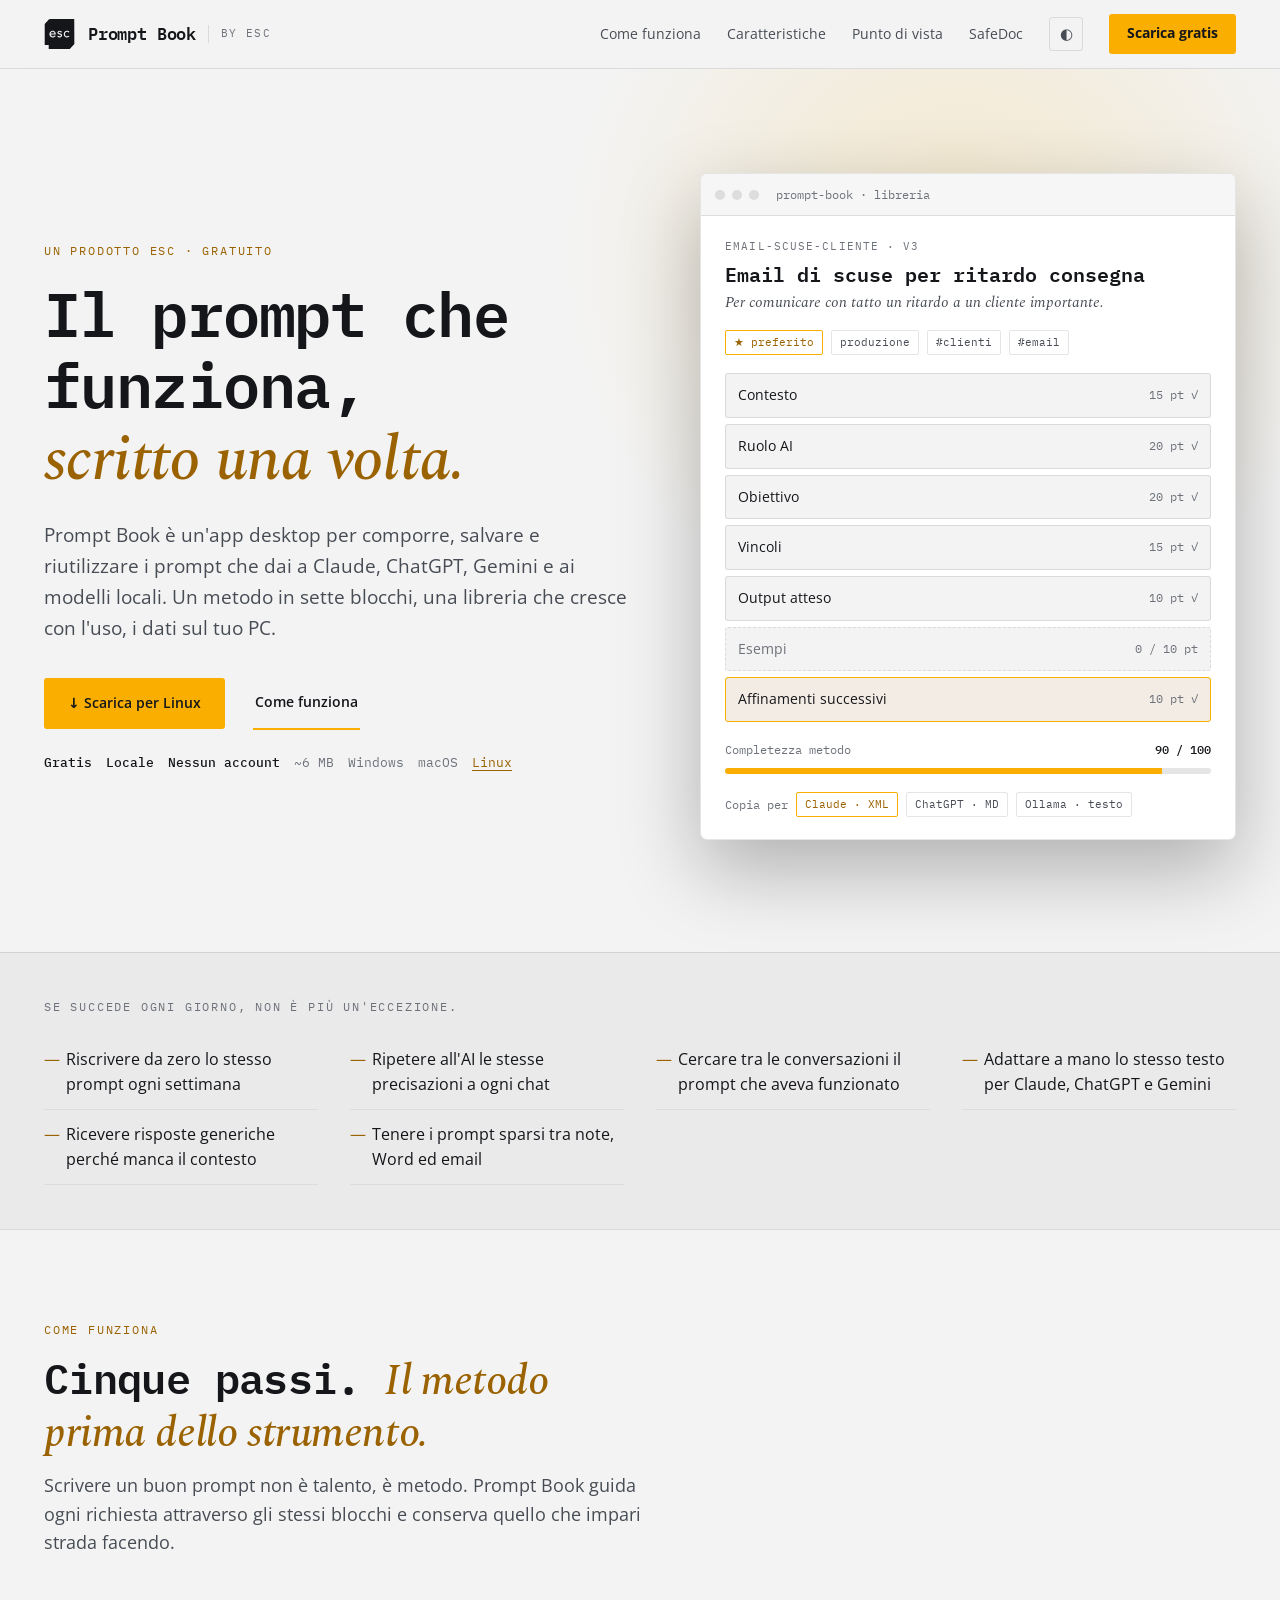
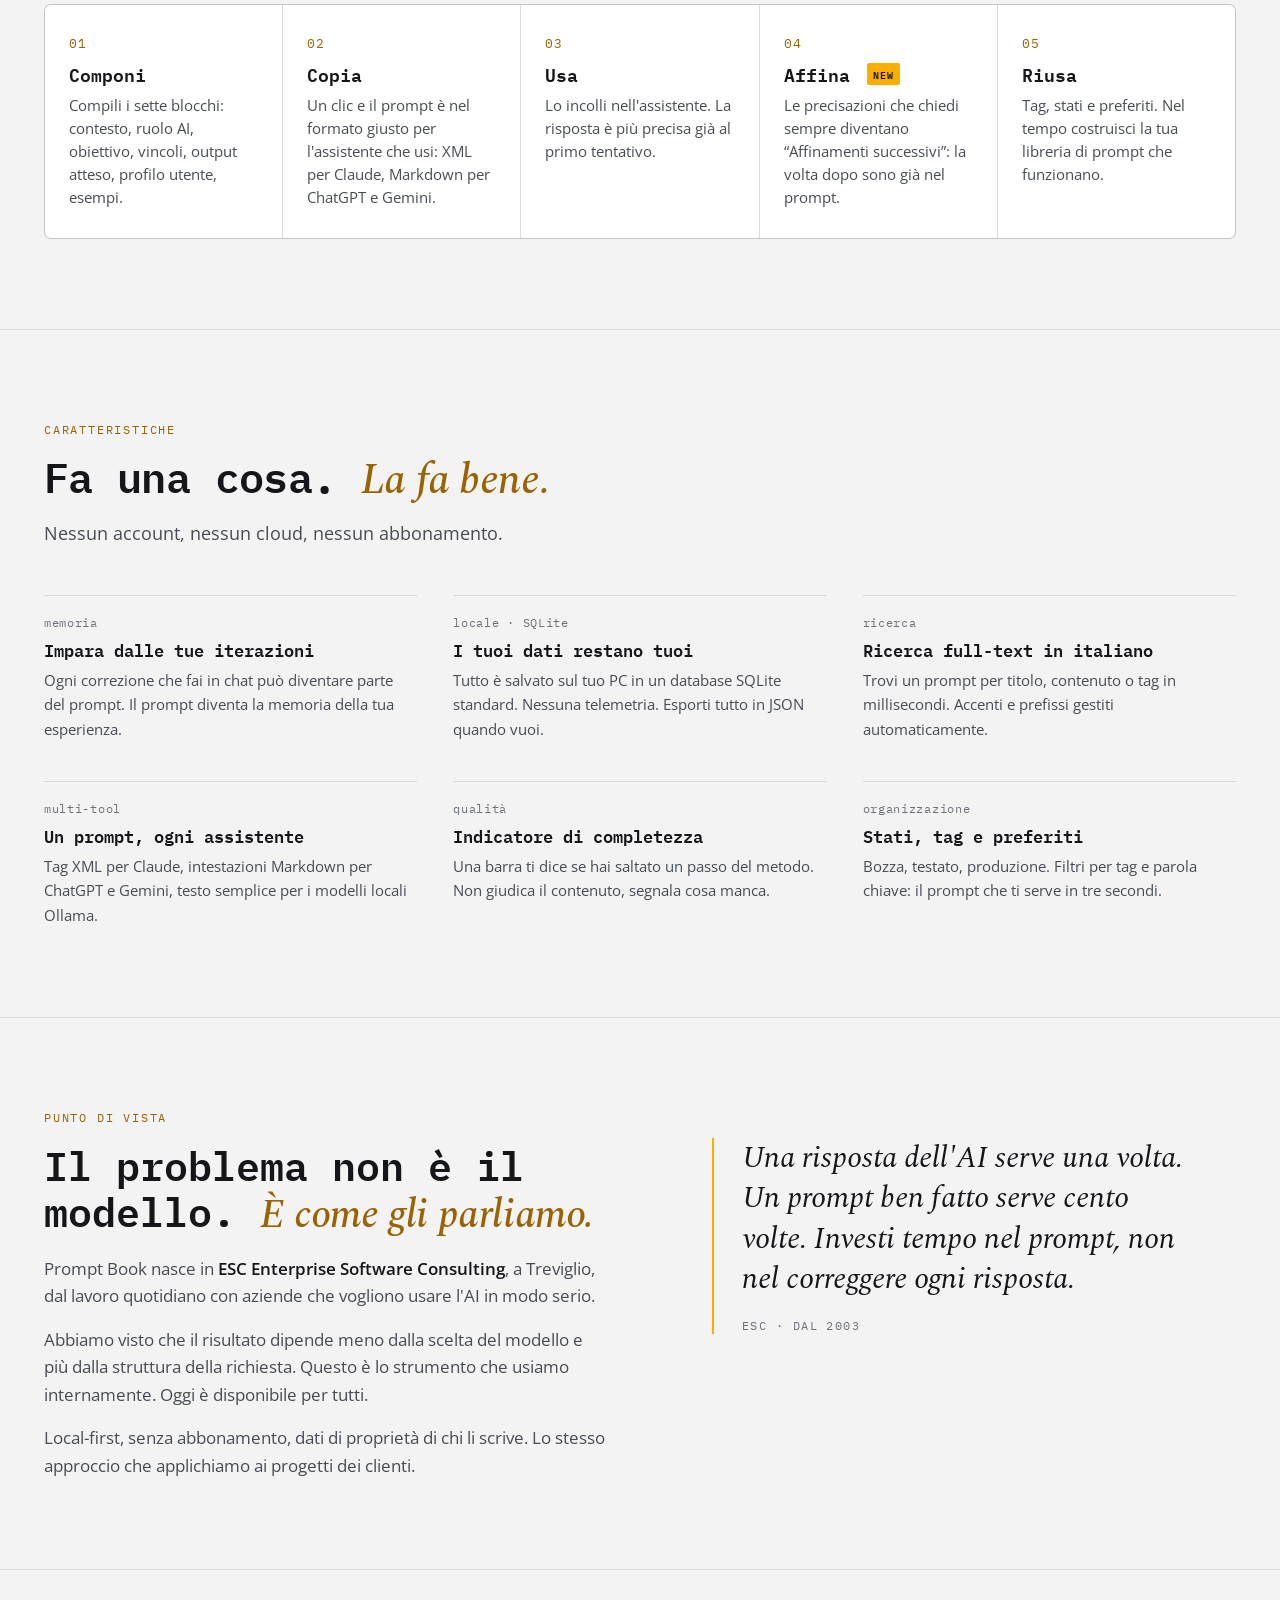
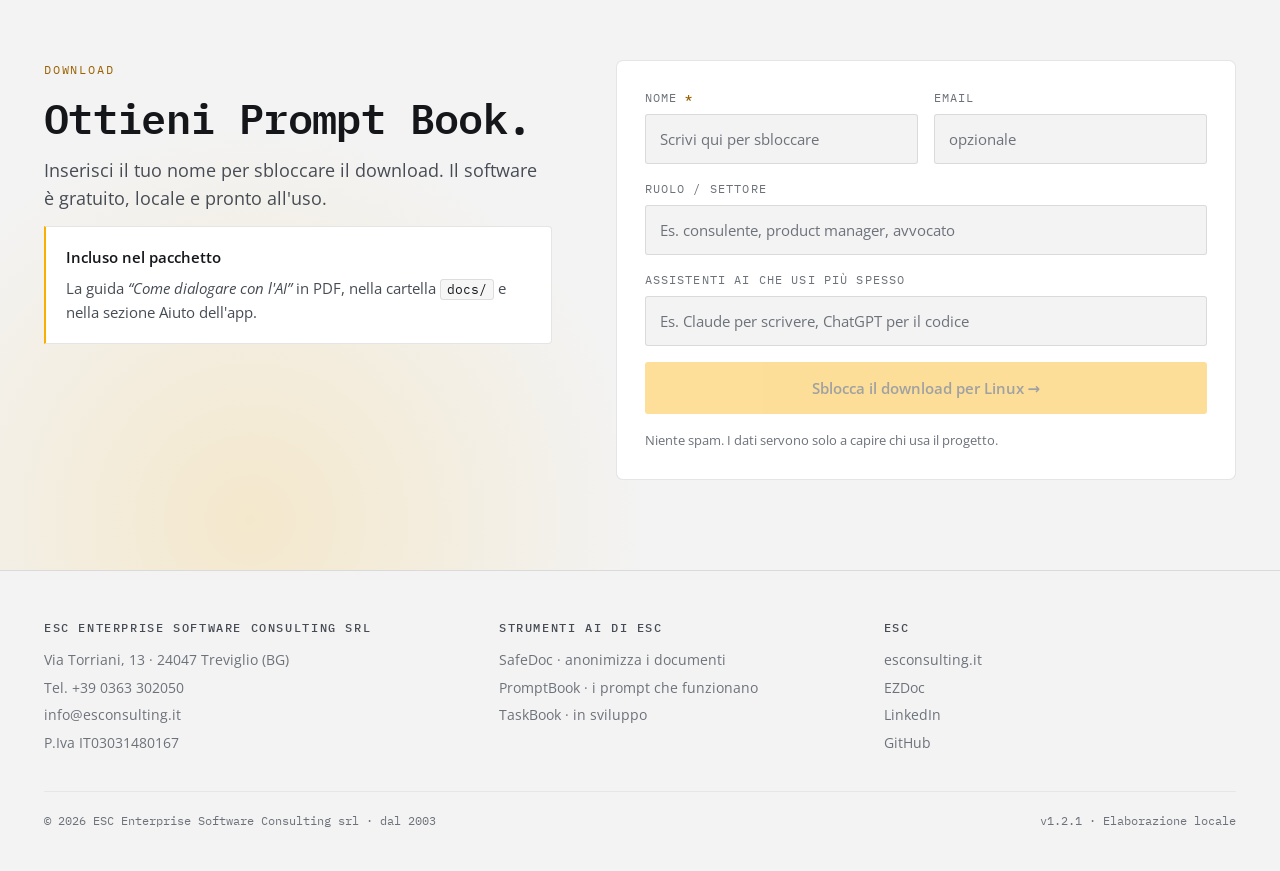
==== commit 0c61a0c4: "Aggiorna grafica" ====
--- a/index.html
+++ b/index.html
@@ -2,1349 +2,342 @@
 <html lang="it">
 
 <head>
-  <meta charset="UTF-8">
-  <meta name="viewport" content="width=device-width, initial-scale=1.0">
-  <meta name="description"
-    content="Prompt Book — uno strumento gratuito per scrivere prompt AI strutturati, organizzarli, riutilizzarli e arricchirli con l'esperienza. Per Claude, ChatGPT, Gemini e altri assistenti AI.">
-  <title>Prompt Book — scrivi prompt migliori, senza fatica</title>
-  <link rel="icon" type="image/x-icon" href="favicon.ico">
-  <link rel="icon" type="image/png" sizes="32x32" href="favicon-32x32.png">
-  <style>
-    @import url('https://fonts.googleapis.com/css2?family=Fraunces:opsz,wght@9..144,400;9..144,500;9..144,600;9..144,700&family=IBM+Plex+Sans:wght@400;500;600&family=JetBrains+Mono:wght@400;500&display=swap');
-
-    :root {
-      --ink: #1a1814;
-      --ink-soft: #3a3530;
-      --ink-muted: #6b6558;
-      --paper: #f7f3ea;
-      --paper-warm: #efe9dc;
-      --paper-darker: #e6dfcd;
-      --line: #d9d1bc;
-      --accent: #6b7a3b;
-      --accent-dark: #4a5628;
-      --brass: #b08936;
-      --font-serif: 'Fraunces', Georgia, serif;
-      --font-sans: 'IBM Plex Sans', system-ui, sans-serif;
-      --font-mono: 'JetBrains Mono', monospace;
-    }
-
-    * {
-      box-sizing: border-box;
-      margin: 0;
-      padding: 0;
-    }
-
-    html {
-      scroll-behavior: smooth;
-    }
-
-    body {
-      font-family: var(--font-sans), sans-serif;
-      color: var(--ink);
-      background: var(--paper);
-      line-height: 1.6;
-      font-size: 16px;
-      background-image: repeating-linear-gradient(0deg, transparent 0, transparent 2px, rgba(107, 101, 88, 0.012) 2px, rgba(107, 101, 88, 0.012) 3px);
-    }
-
-    /* ================ NAVIGATION ================ */
-    nav {
-      position: sticky;
-      top: 0;
-      z-index: 100;
-      background: rgba(247, 243, 234, 0.92);
-      backdrop-filter: blur(8px);
-      border-bottom: 1px solid var(--line);
-      padding: 14px 0;
-    }
-
-    .nav-inner {
-      max-width: 1200px;
-      margin: 0 auto;
-      padding: 0 32px;
-      display: flex;
-      justify-content: space-between;
-      align-items: center;
-      gap: 20px;
-    }
-
-    .nav-brand {
-      display: flex;
-      align-items: center;
-      gap: 12px;
-      text-decoration: none;
-      color: var(--ink);
-    }
-
-    .nav-logo {
-      width: 42px;
-      height: 42px;
-      display: flex;
-      align-items: center;
-      justify-content: center;
-    }
-
-    .nav-logo svg {
-      width: 100%;
-      height: 100%;
-      display: block;
-    }
-
-    .nav-title {
-      font-family: var(--font-serif), sans-serif;
-      font-weight: 600;
-      font-size: 19px;
-      letter-spacing: -0.015em;
-    }
-
-    .nav-links {
-      display: flex;
-      gap: 28px;
-      list-style: none;
-      align-items: center;
-    }
-
-    .nav-links a {
-      color: var(--ink-soft);
-      text-decoration: none;
-      font-size: 14px;
-      font-weight: 500;
-      transition: color 0.15s;
-    }
-
-    .nav-links a:hover {
-      color: var(--ink);
-    }
-
-    .nav-cta {
-      background: var(--ink);
-      color: var(--paper) !important;
-      padding: 8px 18px;
-      border-radius: 3px;
-      font-weight: 500;
-      transition: background 0.15s;
-    }
-
-    .nav-cta:hover {
-      background: var(--ink-soft);
-    }
-
-    /* ================ HERO ================ */
-    .hero {
-      max-width: 1100px;
-      margin: 0 auto;
-      padding: 100px 32px 80px;
-      display: grid;
-      grid-template-columns: 1.1fr 0.9fr;
-      gap: 60px;
-      align-items: center;
-    }
-
-    .hero-content h1 {
-      font-family: var(--font-serif), sans-serif;
-      font-weight: 500;
-      font-size: 56px;
-      line-height: 1.05;
-      letter-spacing: -0.025em;
-      margin-bottom: 22px;
-      font-variation-settings: 'opsz' 144;
-      color: var(--ink);
-    }
-
-    .hero-content h1 em {
-      font-style: italic;
-      color: var(--accent-dark);
-      font-weight: 500;
-    }
-
-    .hero-tagline {
-      font-family: var(--font-serif), sans-serif;
-      font-style: italic;
-      font-size: 21px;
-      line-height: 1.45;
-      color: var(--ink-soft);
-      margin-bottom: 36px;
-      max-width: 50ch;
-      font-variation-settings: 'opsz' 24;
-    }
-
-    .hero-actions {
-      display: flex;
-      gap: 14px;
-      flex-wrap: wrap;
-      align-items: center;
-      margin-bottom: 18px;
-    }
-
-    .btn-primary {
-      display: inline-flex;
-      align-items: center;
-      gap: 10px;
-      background: var(--ink);
-      color: var(--paper);
-      padding: 16px 28px;
-      border-radius: 3px;
-      font-weight: 500;
-      font-size: 15px;
-      text-decoration: none;
-      transition: all 0.15s;
-      border: 1.5px solid var(--ink);
-    }
-
-    .btn-primary:hover {
-      background: var(--ink-soft);
-      transform: translateY(-1px);
-      box-shadow: 0 4px 12px rgba(26, 24, 20, 0.15);
-    }
-
-    .btn-secondary {
-      display: inline-flex;
-      align-items: center;
-      justify-content: center;
-      gap: 8px;
-      background: transparent;
-      color: var(--ink);
-      padding: 14px 22px;
-      border-radius: 3px;
-      font-weight: 500;
-      font-size: 15px;
-      text-decoration: none;
-      border: 1.5px solid var(--line);
-      transition: all 0.15s;
-    }
-
-    .alt-download-link {
-      color: var(--brass);
-      text-decoration: underline;
-      cursor: pointer;
-      transition: opacity 0.15s;
-    }
-
-    .alt-download-link:hover {
-      opacity: 0.8;
-    }
-
-    .btn-secondary:hover {
-      background: var(--paper-warm);
-      border-color: var(--ink-muted);
-    }
-
-    .hero-meta {
-      font-size: 12.5px;
-      color: var(--ink-muted);
-      font-family: var(--font-mono), sans-serif;
-    }
-
-    .hero-meta strong {
-      color: var(--accent-dark);
-      font-weight: 500;
-    }
-
-    /* Mockup card a destra */
-    .hero-mockup {
-      background: var(--paper);
-      border: 1px solid var(--line);
-      border-radius: 6px;
-      padding: 0;
-      box-shadow: 0 25px 60px rgba(26, 24, 20, 0.12);
-      overflow: hidden;
-      transform: rotate(0.5deg);
-    }
-
-    .mockup-header {
-      background: var(--paper-warm);
-      border-bottom: 1px solid var(--line);
-      padding: 10px 14px;
-      display: flex;
-      gap: 6px;
-      align-items: center;
-    }
-
-    .mockup-dot {
-      width: 11px;
-      height: 11px;
-      border-radius: 50%;
-      background: var(--paper-darker);
-    }
-
-    .mockup-dot:nth-child(1) {
-      background: #d97757;
-    }
-
-    .mockup-dot:nth-child(2) {
-      background: #e8c14a;
-    }
-
-    .mockup-dot:nth-child(3) {
-      background: var(--accent);
-    }
-
-    .mockup-title {
-      margin-left: 12px;
-      font-family: var(--font-serif), sans-serif;
-      font-size: 12px;
-      color: var(--ink-muted);
-      font-style: italic;
-    }
-
-    .mockup-body {
-      padding: 22px 24px;
-    }
-
-    .mockup-key {
-      font-family: var(--font-mono), sans-serif;
-      font-size: 9px;
-      color: var(--ink-muted);
-      text-transform: uppercase;
-      letter-spacing: 0.12em;
-      margin-bottom: 4px;
-    }
-
-    .mockup-h2 {
-      font-family: var(--font-serif), sans-serif;
-      font-weight: 500;
-      font-size: 22px;
-      letter-spacing: -0.015em;
-      color: var(--ink);
-      margin-bottom: 8px;
-      line-height: 1.2;
-    }
-
-    .mockup-desc {
-      font-family: var(--font-serif), sans-serif;
-      font-style: italic;
-      font-size: 13px;
-      color: var(--ink-soft);
-      margin-bottom: 14px;
-      line-height: 1.5;
-    }
-
-    .mockup-meta {
-      display: flex;
-      gap: 8px;
-      margin-bottom: 18px;
-      flex-wrap: wrap;
-    }
-
-    .mockup-badge {
-      font-size: 9px;
-      text-transform: uppercase;
-      letter-spacing: 0.1em;
-      padding: 2px 7px;
-      border-radius: 2px;
-      background: #d9e0c8;
-      color: var(--accent-dark);
-      border: 1px solid #b0bc88;
-      font-weight: 500;
-    }
-
-    .mockup-block {
-      padding: 9px 12px;
-      border: 1px solid var(--line);
-      border-left: 3px solid var(--accent);
-      border-radius: 3px;
-      margin-bottom: 6px;
-      font-size: 12px;
-      display: flex;
-      justify-content: space-between;
-      align-items: center;
-      background: var(--paper);
-    }
-
-    .mockup-block-name {
-      font-family: var(--font-serif), sans-serif;
-      font-weight: 500;
-      color: var(--ink);
-    }
-
-    .mockup-block-pts {
-      font-family: var(--font-mono), sans-serif;
-      font-size: 9.5px;
-      color: var(--ink-muted);
-      background: var(--paper-warm);
-      padding: 1px 5px;
-      border-radius: 2px;
-    }
-
-    /* ================ SECTIONS ================ */
-    section {
-      max-width: 1100px;
-      margin: 0 auto;
-      padding: 80px 32px;
-    }
-
-    .section-header {
-      text-align: center;
-      margin-bottom: 56px;
-    }
-
-    .section-eyebrow {
-      font-family: var(--font-mono), sans-serif;
-      font-size: 11px;
-      text-transform: uppercase;
-      letter-spacing: 0.18em;
-      color: var(--brass);
-      margin-bottom: 14px;
-    }
-
-    .section-title {
-      font-family: var(--font-serif), sans-serif;
-      font-weight: 500;
-      font-size: 40px;
-      letter-spacing: -0.02em;
-      margin-bottom: 14px;
-      color: var(--ink);
-      font-variation-settings: 'opsz' 96;
-      line-height: 1.15;
-    }
-
-    .section-lead {
-      font-family: var(--font-serif), sans-serif;
-      font-style: italic;
-      font-size: 18px;
-      line-height: 1.55;
-      color: var(--ink-soft);
-      max-width: 60ch;
-      margin: 0 auto;
-    }
-
-    /* ================ HOW IT WORKS ================ */
-    .steps {
-      display: grid;
-      grid-template-columns: repeat(5, 1fr);
-      gap: 18px;
-    }
-
-    .step {
-      background: var(--paper);
-      border: 1px solid var(--line);
-      border-top: 3px solid var(--accent);
-      padding: 28px 22px;
-      border-radius: 4px;
-    }
-
-    .step-num {
-      font-family: var(--font-serif), sans-serif;
-      font-weight: 600;
-      font-size: 36px;
-      color: var(--brass);
-      line-height: 1;
-      margin-bottom: 14px;
-      font-variation-settings: 'opsz' 72;
-    }
-
-    .step h3 {
-      font-family: var(--font-serif), sans-serif;
-      font-weight: 500;
-      font-size: 17px;
-      margin-bottom: 8px;
-      color: var(--ink);
-      letter-spacing: -0.01em;
-      line-height: 1.25;
-    }
-
-    .step p {
-      font-size: 13.5px;
-      line-height: 1.55;
-      color: var(--ink-soft);
-    }
-
-    /* ================ FEATURES ================ */
-    .features-bg {
-      background: var(--paper-warm);
-      border-top: 1px solid var(--line);
-      border-bottom: 1px solid var(--line);
-      margin: 0;
-      padding: 0;
-    }
-
-    .features {
-      display: grid;
-      grid-template-columns: repeat(3, 1fr);
-      gap: 36px;
-    }
-
-    .feature h3 {
-      font-family: var(--font-serif), sans-serif;
-      font-weight: 500;
-      font-size: 20px;
-      margin-bottom: 10px;
-      color: var(--ink);
-      letter-spacing: -0.01em;
-    }
-
-    .feature h3::before {
-      content: '';
-      display: inline-block;
-      width: 24px;
-      height: 3px;
-      background: var(--brass);
-      margin-right: 10px;
-      vertical-align: middle;
-    }
-
-    .feature p {
-      font-size: 14.5px;
-      line-height: 1.6;
-      color: var(--ink-soft);
-    }
-
-    /* ================ PERCHE' ESC ================ */
-    .why-esc {
-      display: grid;
-      grid-template-columns: 1fr 1fr;
-      gap: 60px;
-      align-items: center;
-    }
-
-    .why-text h2 {
-      font-family: var(--font-serif), sans-serif;
-      font-weight: 500;
-      font-size: 36px;
-      letter-spacing: -0.02em;
-      margin-bottom: 20px;
-      color: var(--ink);
-      font-variation-settings: 'opsz' 96;
-      line-height: 1.15;
-    }
-
-    .why-text p {
-      font-size: 16px;
-      line-height: 1.7;
-      color: var(--ink-soft);
-      margin-bottom: 16px;
-    }
-
-    .why-text p strong {
-      color: var(--ink);
-      font-weight: 500;
-    }
-
-    .why-quote {
-      background: var(--paper);
-      border-left: 4px solid var(--brass);
-      padding: 24px 28px;
-      font-family: var(--font-serif), sans-serif;
-      font-style: italic;
-      font-size: 17px;
-      line-height: 1.55;
-      color: var(--ink-soft);
-      border-radius: 0 3px 3px 0;
-    }
-
-    .why-quote::before {
-      content: '"';
-      font-size: 56px;
-      font-weight: 600;
-      color: var(--brass);
-      line-height: 0.5;
-      vertical-align: -0.4em;
-      margin-right: 8px;
-    }
-
-    /* ================ FORM TESTER ================ */
-    .form-bg {
-      background: var(--ink);
-      color: var(--paper);
-      padding: 80px 0;
-      margin: 0;
-      border-top: 1px solid var(--ink);
-      background-image: repeating-linear-gradient(0deg, transparent 0, transparent 2px, rgba(247, 243, 234, 0.025) 2px, rgba(247, 243, 234, 0.025) 3px);
-    }
-
-    .form-section {
-      max-width: 720px;
-      margin: 0 auto;
-      padding: 0 32px;
-      text-align: center;
-    }
-
-    .form-section h2 {
-      font-family: var(--font-serif), sans-serif;
-      font-weight: 500;
-      font-size: 36px;
-      letter-spacing: -0.02em;
-      margin-bottom: 14px;
-      color: var(--paper);
-      font-variation-settings: 'opsz' 96;
-      line-height: 1.15;
-    }
-
-    .form-section .form-lead {
-      font-family: var(--font-serif), sans-serif;
-      font-style: italic;
-      font-size: 17px;
-      color: var(--paper-warm);
-      margin-bottom: 36px;
-      opacity: 0.85;
-      line-height: 1.55;
-      max-width: 55ch;
-      margin-left: auto;
-      margin-right: auto;
-    }
-
-    /* --- CLASSE PER I PULSANTI BLOCCATI --- */
-    .locked-btn {
-      opacity: 0.4;
-      pointer-events: none;
-      cursor: not-allowed;
-      filter: grayscale(100%);
-    }
-
-    .form-grid {
-      display: grid;
-      grid-template-columns: 1fr 1fr;
-      gap: 14px;
-      margin-bottom: 14px;
-      text-align: left;
-    }
-
-    .form-field {
-      display: flex;
-      flex-direction: column;
-    }
-
-    .form-field.full {
-      grid-column: 1 / -1;
-    }
-
-    .form-field label {
-      font-size: 11px;
-      text-transform: uppercase;
-      letter-spacing: 0.12em;
-      color: var(--paper-warm);
-      margin-bottom: 6px;
-      opacity: 0.75;
-      font-weight: 500;
-    }
-
-    .form-field input,
-    .form-field textarea {
-      padding: 11px 14px;
-      border: 1px solid rgba(247, 243, 234, 0.2);
-      background: rgba(247, 243, 234, 0.06);
-      color: var(--paper);
-      font-family: var(--font-sans), sans-serif;
-      font-size: 14px;
-      border-radius: 3px;
-      outline: none;
-      transition: all 0.15s;
-    }
-
-    .form-field input:focus,
-    .form-field textarea:focus {
-      border-color: var(--brass);
-      background: rgba(247, 243, 234, 0.1);
-    }
-
-    .form-field textarea {
-      resize: vertical;
-      min-height: 90px;
-      font-family: inherit;
-    }
-
-    .form-submit {
-      background: var(--brass);
-      color: var(--ink);
-      border: none;
-      padding: 14px 32px;
-      font-family: var(--font-sans), sans-serif;
-      font-weight: 500;
-      font-size: 15px;
-      border-radius: 3px;
-      cursor: pointer;
-      margin-top: 10px;
-      transition: all 0.15s;
-    }
-
-    .form-submit:not(:disabled):hover {
-      background: #c99a3f;
-      transform: translateY(-1px);
-    }
-
-    .form-note {
-      font-size: 12px;
-      color: var(--paper-warm);
-      opacity: 0.6;
-      margin-top: 18px;
-      font-style: italic;
-      font-family: var(--font-serif), sans-serif;
-    }
-
-    /* ================ FOOTER ================ */
-    footer {
-      background: var(--paper);
-      border-top: 1px solid var(--line);
-      padding: 40px 32px 30px;
-      text-align: center;
-    }
-
-    .footer-inner {
-      max-width: 1100px;
-      margin: 0 auto;
-    }
-
-    .footer-brand {
-      font-family: var(--font-serif), sans-serif;
-      font-weight: 500;
-      font-size: 17px;
-      margin-bottom: 8px;
-      color: var(--ink);
-    }
-
-    .footer-meta {
-      font-size: 12.5px;
-      color: var(--ink-muted);
-      margin-bottom: 14px;
-    }
-
-    .footer-links {
-      display: flex;
-      gap: 24px;
-      justify-content: center;
-      font-size: 13px;
-      flex-wrap: wrap;
-    }
-
-    .footer-links a {
-      color: var(--ink-muted);
-      text-decoration: none;
-      transition: color 0.15s;
-    }
-
-    .footer-links a:hover {
-      color: var(--ink);
-    }
-
-    .footer-copy {
-      margin-top: 24px;
-      font-size: 11.5px;
-      color: var(--ink-muted);
-      font-family: var(--font-mono), sans-serif;
-    }
-
-    /* ================ RESPONSIVE ================ */
-    @media (max-width: 1100px) {
-      .steps {
-        grid-template-columns: repeat(3, 1fr);
-      }
-    }
-
-    @media (max-width: 920px) {
-      .hero {
-        grid-template-columns: 1fr;
-        padding-top: 60px;
-        gap: 40px;
-      }
-
-      .hero-content h1 {
-        font-size: 40px;
-      }
-
-      .hero-mockup {
-        transform: rotate(0deg);
-        max-width: 480px;
-        margin: 0 auto;
-      }
-
-      .steps {
-        grid-template-columns: repeat(2, 1fr);
-      }
-
-      .features {
-        grid-template-columns: 1fr;
-        gap: 28px;
-      }
-
-      .why-esc {
-        grid-template-columns: 1fr;
-        gap: 36px;
-      }
-
-      section {
-        padding: 60px 24px;
-      }
-
-      .section-title,
-      .why-text h2,
-      .form-section h2 {
-        font-size: 30px;
-      }
-
-      .form-grid {
-        grid-template-columns: 1fr;
-      }
-    }
-
-    @media (max-width: 560px) {
-      .nav-links {
-        gap: 16px;
-      }
-
-      .nav-links a:not(.nav-cta) {
-        display: none;
-      }
-
-      .steps {
-        grid-template-columns: 1fr;
-      }
-    }
-
-    .form-container-highlight {
-      background: rgba(255, 255, 255, 0.03);
-      border: 2px dashed var(--brass);
-      padding: 30px;
-      border-radius: 8px;
-      margin-top: 20px;
-      transition: all 0.3s ease;
-    }
-
-    @keyframes pulse-border {
-      0% {
-        box-shadow: 0 0 0 0 rgba(176, 137, 54, 0.4);
-      }
-
-      70% {
-        box-shadow: 0 0 0 10px rgba(176, 137, 54, 0);
-      }
-
-      100% {
-        box-shadow: 0 0 0 0 rgba(176, 137, 54, 0);
-      }
-    }
-
-    .input-required-highlight {
-      border-color: var(--brass) !important;
-      animation: pulse-border 2s infinite;
-    }
-
-    .os-btn:not(.locked-btn) {
-      background: var(--brass) !important;
-      color: var(--ink) !important;
-      border-color: var(--brass) !important;
-      transform: scale(1.05);
-      box-shadow: 0 10px 20px rgba(0, 0, 0, 0.2);
-    }
-
-    .form-submit:not(.locked-btn) {
-      animation: bounce 0.5s ease-in-out;
-    }
-
-    @keyframes bounce {
-
-      0%,
-      100% {
-        transform: translateY(0);
-      }
-
-      50% {
-        transform: translateY(-5px);
-      }
-    }
-  </style>
+    <meta charset="utf-8">
+    <meta name="viewport" content="width=device-width, initial-scale=1, viewport-fit=cover">
+    <meta name="description"
+        content="Prompt Book, app desktop gratuita di ESC per scrivere, organizzare e riutilizzare i prompt per Claude, ChatGPT, Gemini.">
+    <title>Prompt Book — ESC</title>
+    <link rel="icon" type="image/x-icon" href="favicon.ico">
+    <link rel="preconnect" href="https://fonts.googleapis.com">
+    <link rel="preconnect" href="https://fonts.gstatic.com" crossorigin>
+    <link rel="stylesheet"
+        href="https://fonts.googleapis.com/css2?family=IBM+Plex+Mono:wght@400;500;600&family=Open+Sans:wght@400;600&family=Spectral:ital,wght@1,400;1,500&display=swap">
+    <link rel="stylesheet" href="css/style.css">
 </head>
 
 <body>
-
-  <nav>
-    <div class="nav-inner">
-      <a href="#top" class="nav-brand">
-        <div class="nav-logo">
-          <svg xmlns="http://www.w3.org/2000/svg" viewBox="0 0 136.000000 136.000000"
-            preserveAspectRatio="xMidYMid meet">
-            <g transform="translate(0.000000,136.000000) scale(0.100000,-0.100000)" fill="currentColor" stroke="none">
-              <path
-                d="M218 1308 c-9 -7 -55 -56 -102 -108 l-86 -94 0 -448 0 -448 85 0 85 0 0 -85 0 -85 448 0 448 0 97 107 97 107 -2 530 -3 531 -525 3 c-411 2 -530 -1 -542 -10z m207 -502 c41 -18 65 -52 72 -106 l6 -40 -112 0 c-61 0 -111 -4 -111 -9 0 -5 12 -23 26 -40 32 -39 87 -43 128 -10 25 20 29 20 43 6 22 -21 6 -41 -52 -63 -165 -63 -273 164 -122 256 38 24 75 25 122 6z m312 -10 c26 -23 27 -26 12 -41 -16 -16 -19 -16 -46 4 -24 18 -34 20 -56 12 -55 -21 -29 -57 56 -75 67 -15 90 -91 41 -137 -34 -32 -110 -34 -150 -4 -30 23 -33 35 -10 50 10 6 21 4 34 -9 14 -12 32 -16 59 -14 33 3 38 7 41 30 3 25 -1 28 -53 44 -64 18 -95 43 -95 77 0 75 107 115 167 63z m297 10 c44 -18 54 -35 31 -52 -16 -12 -21 -11 -37 3 -29 26 -88 20 -115 -12 -33 -37 -32 -107 2 -140 29 -30 89 -34 117 -8 17 16 20 16 36 -1 16 -16 16 -18 -8 -36 -38 -30 -84 -35 -136 -15 -58 22 -84 62 -84 130 0 111 93 173 194 131z" />
-              <path
-                d="M333 765 c-27 -11 -53 -41 -53 -59 0 -3 38 -6 85 -6 69 0 85 3 85 15 0 16 -35 55 -49 55 -5 0 -15 2 -23 5 -7 2 -27 -2 -45 -10z" />
-            </g>
-          </svg>
+    <header class="top">
+        <div class="wrap nav">
+            <a class="brand" href="#top" aria-label="Prompt Book, torna su">
+                <svg viewBox="0 0 136 136" aria-hidden="true">
+                    <g transform="translate(0,136) scale(0.1,-0.1)" fill="currentColor">
+                        <path
+                            d="M218 1308 c-9 -7 -55 -56 -102 -108 l-86 -94 0 -448 0 -448 85 0 85 0 0 -85 0 -85 448 0 448 0 97 107 97 107 -2 530 -3 531 -525 3 c-411 2 -530 -1 -542 -10z m207 -502 c41 -18 65 -52 72 -106 l6 -40 -112 0 c-61 0 -111 -4 -111 -9 0 -5 12 -23 26 -40 32 -39 87 -43 128 -10 25 20 29 20 43 6 22 -21 6 -41 -52 -63 -165 -63 -273 164 -122 256 38 24 75 25 122 6z m312 -10 c26 -23 27 -26 12 -41 -16 -16 -19 -16 -46 4 -24 18 -34 20 -56 12 -55 -21 -29 -57 56 -75 67 -15 90 -91 41 -137 -34 -32 -110 -34 -150 -4 -30 23 -33 35 -10 50 10 6 21 4 34 -9 14 -12 32 -16 59 -14 33 3 38 7 41 30 3 25 -1 28 -53 44 -64 18 -95 43 -95 77 0 75 107 115 167 63z m297 10 c44 -18 54 -35 31 -52 -16 -12 -21 -11 -37 3 -29 26 -88 20 -115 -12 -33 -37 -32 -107 2 -140 29 -30 89 -34 117 -8 17 16 20 16 36 -1 16 -16 16 -18 -8 -36 -38 -30 -84 -35 -136 -15 -58 22 -84 62 -84 130 0 111 93 173 194 131z" />
+                        <path
+                            d="M333 765 c-27 -11 -53 -41 -53 -59 0 -3 38 -6 85 -6 69 0 85 3 85 15 0 16 -35 55 -49 55 -5 0 -15 2 -23 5 -7 2 -27 -2 -45 -10z" />
+                    </g>
+                </svg>
+                <span class="brand-name">Prompt Book</span>
+                <span class="brand-by">by ESC</span>
+            </a>
+            <nav class="nav-links">
+                <a href="#come-funziona">Come funziona</a>
+                <a href="#caratteristiche">Caratteristiche</a>
+                <a href="#punto-di-vista">Punto di vista</a>
+                <a href="https://escsrl.github.io/esc-safedoc-releases/" target="_blank" rel="noopener">SafeDoc</a>
+                <button class="theme-btn" id="theme-btn" type="button" aria-label="Cambia tema">◐</button>
+                <a href="#download" class="btn btn-primary">Scarica gratis</a>
+            </nav>
         </div>
-        <div class="nav-title">Prompt Book</div>
-      </a>
-      <ul class="nav-links">
-        <li><a href="#come-funziona">Come funziona</a></li>
-        <li><a href="#caratteristiche">Caratteristiche</a></li>
-        <li><a href="https://www.esconsulting.it/" target="_blank" rel="noopener">Perché ESC</a></li>
-        <li><a href="https://escsrl.github.io/esc-safedoc-releases/" target="_blank" rel="noopener">Un altro progetto ESC</a></li>
-        <li><a href="#download" class="nav-cta" id="nav-download-btn">Scarica gratis</a></li>
-      </ul>
-    </div>
-  </nav>
-
-  <div id="top"></div>
-
-  <header class="hero">
-    <div class="hero-content">
-      <h1>Scrivi prompt <em>migliori</em>, senza fatica.</h1>
-      <p class="hero-tagline">
-        Uno strumento desktop gratuito per organizzare, strutturare e
-        riutilizzare i prompt che dai a Claude, ChatGPT, Gemini e altri
-        assistenti AI. I tuoi dati restano sul tuo PC.
-      </p>
-      <div class="hero-actions" style="align-items: flex-start;">
-        <div style="display: flex; flex-direction: column; gap: 8px;">
-          <a href="#download" class="btn-primary" id="main-download-btn">
-            ↓ Scarica
-          </a>
-          <a href="#download"
-            style="font-size: 12.5px; color: var(--ink-muted); text-decoration: none; padding-left: 2px;">
-            <span style="text-decoration: underline;">scarica per altri sistemi</span> ↓
-          </a>
+    </header>
+
+    <main id="top">
+        <section class="hero">
+            <div class="wrap hero-grid">
+                <div>
+                    <div class="eyebrow">Un prodotto ESC · gratuito</div>
+                    <h1>Il prompt che funziona, <em>scritto una volta.</em></h1>
+                    <p class="lead">Prompt Book è un'app desktop per comporre, salvare e riutilizzare i prompt che dai a
+                        Claude, ChatGPT, Gemini e ai modelli locali. Un metodo in sette blocchi, una libreria che cresce
+                        con l'uso, i dati sul tuo PC.</p>
+                    <div class="actions">
+                        <a href="#download" class="btn btn-primary" id="hero-dl">↓ Scarica Prompt Book</a>
+                        <a href="#come-funziona" class="btn btn-ghost">Come funziona</a>
+                    </div>
+                    <div class="meta">
+                        <span><b>Gratis</b></span><span><b>Locale</b></span><span><b>Nessun account</b></span><span
+                            id="pkg-size">~7 MB</span>
+                        <span id="os-windows">Windows</span><span id="os-macos">macOS</span><span
+                            id="os-linux">Linux</span>
+                    </div>
+                </div>
+
+                <div class="panel" aria-label="Esempio di prompt in Prompt Book">
+                    <div class="panel-bar"><i></i><i></i><i></i><span>prompt-book · libreria</span></div>
+                    <div class="panel-body">
+                        <div class="pb-key">email-scuse-cliente · v3</div>
+                        <div class="pb-title">Email di scuse per ritardo consegna</div>
+                        <div class="pb-desc">Per comunicare con tatto un ritardo a un cliente importante.</div>
+                        <div class="pb-chips"><span class="chip on">★ preferito</span><span
+                                class="chip">produzione</span><span class="chip">#clienti</span><span
+                                class="chip">#email</span></div>
+                        <div class="pb-blocks">
+                            <div class="pb-block"><span>Contesto</span><span>15 pt ✓</span></div>
+                            <div class="pb-block"><span>Ruolo AI</span><span>20 pt ✓</span></div>
+                            <div class="pb-block"><span>Obiettivo</span><span>20 pt ✓</span></div>
+                            <div class="pb-block"><span>Vincoli</span><span>15 pt ✓</span></div>
+                            <div class="pb-block"><span>Output atteso</span><span>10 pt ✓</span></div>
+                            <div class="pb-block empty"><span>Esempi</span><span>0 / 10 pt</span></div>
+                            <div class="pb-block new"><span>Affinamenti successivi</span><span>10 pt ✓</span></div>
+                        </div>
+                        <div class="pb-score">
+                            <div class="pb-score-row"><span>Completezza metodo</span><b>90 / 100</b></div>
+                            <div class="pb-bar"><i></i></div>
+                        </div>
+                        <div class="pb-out">Copia per <span class="chip on">Claude · XML</span><span
+                                class="chip">ChatGPT · MD</span><span class="chip">Ollama · testo</span></div>
+                    </div>
+                </div>
+            </div>
+        </section>
+
+        <section class="pain">
+            <div class="wrap">
+                <div class="pain-title">Se succede ogni giorno, non è più un'eccezione.</div>
+                <ul>
+                    <li>Riscrivere da zero lo stesso prompt ogni settimana</li>
+                    <li>Ripetere all'AI le stesse precisazioni a ogni chat</li>
+                    <li>Cercare tra le conversazioni il prompt che aveva funzionato</li>
+                    <li>Adattare a mano lo stesso testo per Claude, ChatGPT e Gemini</li>
+                    <li>Ricevere risposte generiche perché manca il contesto</li>
+                    <li>Tenere i prompt sparsi tra note, Word ed email</li>
+                </ul>
+            </div>
+        </section>
+
+        <section class="sec" id="come-funziona">
+            <div class="wrap">
+                <div class="sec-head">
+                    <div class="eyebrow">Come funziona</div>
+                    <h2>Cinque passi. <em>Il metodo prima dello strumento.</em></h2>
+                    <p>Scrivere un buon prompt non è talento, è metodo. Prompt Book guida ogni richiesta attraverso gli
+                        stessi blocchi e conserva quello che impari strada facendo.</p>
+                </div>
+                <div class="steps five">
+                    <div class="step">
+                        <div class="step-n">01</div>
+                        <h3>Componi</h3>
+                        <p>Compili i sette blocchi: contesto, ruolo AI, obiettivo, vincoli, output atteso, profilo
+                            utente, esempi.</p>
+                    </div>
+                    <div class="step">
+                        <div class="step-n">02</div>
+                        <h3>Copia</h3>
+                        <p>Un clic e il prompt è nel formato giusto per l'assistente che usi: XML per Claude, Markdown
+                            per ChatGPT e Gemini.</p>
+                    </div>
+                    <div class="step">
+                        <div class="step-n">03</div>
+                        <h3>Usa</h3>
+                        <p>Lo incolli nell'assistente. La risposta è più precisa già al primo tentativo.</p>
+                    </div>
+                    <div class="step">
+                        <div class="step-n">04</div>
+                        <h3>Affina <span class="tag-new">NEW</span></h3>
+                        <p>Le precisazioni che chiedi sempre diventano “Affinamenti successivi”: la volta dopo sono già
+                            nel prompt.</p>
+                    </div>
+                    <div class="step">
+                        <div class="step-n">05</div>
+                        <h3>Riusa</h3>
+                        <p>Tag, stati e preferiti. Nel tempo costruisci la tua libreria di prompt che funzionano.</p>
+                    </div>
+                </div>
+            </div>
+        </section>
+
+        <section class="sec" id="caratteristiche">
+            <div class="wrap">
+                <div class="sec-head">
+                    <div class="eyebrow">Caratteristiche</div>
+                    <h2>Fa una cosa. <em>La fa bene.</em></h2>
+                    <p>Nessun account, nessun cloud, nessun abbonamento.</p>
+                </div>
+                <div class="feats">
+                    <div class="feat">
+                        <div class="k">memoria</div>
+                        <h3>Impara dalle tue iterazioni</h3>
+                        <p>Ogni correzione che fai in chat può diventare parte del prompt. Il prompt diventa la memoria
+                            della tua esperienza.</p>
+                    </div>
+                    <div class="feat">
+                        <div class="k">locale · SQLite</div>
+                        <h3>I tuoi dati restano tuoi</h3>
+                        <p>Tutto è salvato sul tuo PC in un database SQLite standard. Nessuna telemetria. Esporti tutto
+                            in JSON quando vuoi.</p>
+                    </div>
+                    <div class="feat">
+                        <div class="k">ricerca</div>
+                        <h3>Ricerca full-text in italiano</h3>
+                        <p>Trovi un prompt per titolo, contenuto o tag in millisecondi. Accenti e prefissi gestiti
+                            automaticamente.</p>
+                    </div>
+                    <div class="feat">
+                        <div class="k">multi-tool</div>
+                        <h3>Un prompt, ogni assistente</h3>
+                        <p>Tag XML per Claude, intestazioni Markdown per ChatGPT e Gemini, testo semplice per i modelli
+                            locali Ollama.</p>
+                    </div>
+                    <div class="feat">
+                        <div class="k">qualità</div>
+                        <h3>Indicatore di completezza</h3>
+                        <p>Una barra ti dice se hai saltato un passo del metodo. Non giudica il contenuto, segnala cosa
+                            manca.</p>
+                    </div>
+                    <div class="feat">
+                        <div class="k">organizzazione</div>
+                        <h3>Stati, tag e preferiti</h3>
+                        <p>Bozza, testato, produzione. Filtri per tag e parola chiave: il prompt che ti serve in tre
+                            secondi.</p>
+                    </div>
+                </div>
+            </div>
+        </section>
+
+        <section class="sec" id="punto-di-vista">
+            <div class="wrap pov">
+                <div class="pov-text">
+                    <div class="eyebrow">Punto di vista</div>
+                    <h2>Il problema non è il modello. <em>È come gli parliamo.</em></h2>
+                    <p>Prompt Book nasce in <strong>ESC Enterprise Software Consulting</strong>, a Treviglio, dal lavoro
+                        quotidiano con aziende che vogliono usare l'AI in modo serio.</p>
+                    <p>Abbiamo visto che il risultato dipende meno dalla scelta del modello e più dalla struttura della
+                        richiesta. Questo è lo strumento che usiamo internamente. Oggi è disponibile per tutti.</p>
+                    <p>Local-first, senza abbonamento, dati di proprietà di chi li scrive. Lo stesso approccio che
+                        applichiamo ai progetti dei clienti.</p>
+                </div>
+                <blockquote class="quote">Una risposta dell'AI serve una volta. Un prompt ben fatto serve cento volte.
+                    Investi tempo nel prompt, non nel correggere ogni risposta.<small>ESC · dal 2003</small>
+                </blockquote>
+            </div>
+        </section>
+
+        <section class="sec get" id="download">
+            <div class="wrap get-grid">
+                <div class="sec-head" style="margin-bottom:0">
+                    <div class="eyebrow">Download</div>
+                    <h2>Ottieni Prompt Book.</h2>
+                    <p>Inserisci il tuo nome per sbloccare il download. Il software è gratuito, locale e pronto all'uso.
+                    </p>
+                    <div class="bonus"><strong>Incluso nel pacchetto</strong><span>La guida <em>“Come dialogare con
+                                l'AI”</em> in PDF, nella cartella <code>docs/</code> e nella sezione Aiuto
+                            dell'app.</span></div>
+                </div>
+
+                <form class="form" id="pb-form" novalidate>
+                    <div class="row2">
+                        <div class="field"><label for="nome">Nome <b>*</b></label><input id="nome" name="nome"
+                                type="text" required autocomplete="given-name" placeholder="Scrivi qui per sbloccare">
+                        </div>
+                        <div class="field"><label for="email">Email</label><input id="email" name="email" type="email"
+                                autocomplete="email" placeholder="opzionale"></div>
+                    </div>
+                    <div class="field"><label for="ruolo">Ruolo / settore</label><input id="ruolo" name="ruolo"
+                            type="text" placeholder="Es. consulente, product manager, avvocato"></div>
+                    <div class="field"><label for="assistente">Assistenti AI che usi più spesso</label><input
+                            id="assistente" name="assistente" type="text"
+                            placeholder="Es. Claude per scrivere, ChatGPT per il codice"></div>
+                    <button type="submit" class="btn btn-primary" id="submit-btn" disabled>Sblocca il download
+                        →</button>
+                    <div id="dl-wrap" hidden>
+                        <p class="dl-ok" id="dl-msg">Grazie. Scegli la versione per il tuo sistema.</p>
+                        <div class="dl" id="dl-list" style="margin-top:10px"></div>
+                    </div>
+                    <p class="form-note">Niente spam. I dati servono solo a capire chi usa il progetto.</p>
+                </form>
+            </div>
+        </section>
+    </main>
+
+    <footer class="foot">
+        <div class="wrap">
+            <div class="foot-grid">
+                <div>
+                    <h4>ESC Enterprise Software Consulting srl</h4><span>Via Torriani, 13 · 24047 Treviglio
+                        (BG)</span><span>Tel. +39 0363 302050</span><span>info@esconsulting.it</span><span>P.Iva
+                        IT03031480167</span>
+                </div>
+                <div>
+                    <h4>Strumenti AI di ESC</h4><a href="https://escsrl.github.io/esc-safedoc-releases/" target="_blank"
+                        rel="noopener">SafeDoc · anonimizza i documenti</a><a
+                        href="https://escsrl.github.io/prompt-book/" target="_blank" rel="noopener">PromptBook · i
+                        prompt che funzionano</a><span>TaskBook · in sviluppo</span>
+                </div>
+                <div>
+                    <h4>ESC</h4><a href="https://esconsulting.it/" target="_blank" rel="noopener">esconsulting.it</a><a
+                        href="https://www.ezdoc.it/" target="_blank" rel="noopener">EZDoc</a><a
+                        href="https://www.linkedin.com/company/esc-enterprise-software-consulting/" target="_blank"
+                        rel="noopener">LinkedIn</a><a href="https://github.com/escsrl" target="_blank"
+                        rel="noopener">GitHub</a>
+                </div>
+            </div>
+            <div class="foot-copy"><span>© 2026 ESC Enterprise Software Consulting srl · dal 2003</span><span>v1.2.1 ·
+                    Elaborazione locale</span></div>
         </div>
-
-        <a href="#come-funziona" class="btn-secondary">
-          Scopri come funziona
-        </a>
-      </div>
-      <div class="hero-meta">
-        <strong>Gratis</strong> · <strong>Locale</strong> · <strong>No account</strong> · <strong id="pkg-size">~12
-          MB</strong> ·
-        <span id="os-windows">Windows</span> · <span id="os-macos">macOS</span> · <span id="os-linux">Linux</span>
-      </div>
-    </div>
-
-    <div class="hero-mockup">
-      <div class="mockup-header">
-        <div class="mockup-dot"></div>
-        <div class="mockup-dot"></div>
-        <div class="mockup-dot"></div>
-        <div class="mockup-title">prompt-book.app</div>
-      </div>
-      <div class="mockup-body">
-        <div class="mockup-key">email-scuse-cliente · v1</div>
-        <div class="mockup-h2">Email di scuse per ritardo</div>
-        <div class="mockup-desc">Per comunicare con tatto un ritardo a un cliente importante.</div>
-        <div class="mockup-meta">
-          <span class="mockup-badge">testato</span>
-        </div>
-        <div class="mockup-block"><span class="mockup-block-name">Contesto</span><span class="mockup-block-pts">15 pt
-            ✓</span></div>
-        <div class="mockup-block"><span class="mockup-block-name">Ruolo AI</span><span class="mockup-block-pts">20 pt
-            ✓</span></div>
-        <div class="mockup-block"><span class="mockup-block-name">Profilo utente</span><span class="mockup-block-pts">10
-            pt ✓</span></div>
-        <div class="mockup-block"><span class="mockup-block-name">Obiettivo</span><span class="mockup-block-pts">20 pt
-            ✓</span></div>
-        <div class="mockup-block"><span class="mockup-block-name">Vincoli</span><span class="mockup-block-pts">15 pt
-            ✓</span></div>
-        <div class="mockup-block"
-          style="border-left: 3px solid var(--brass); background: rgba(176, 137, 54, 0.06); margin-top: 8px;">
-          <span class="mockup-block-name" style="display: flex; align-items: center; gap: 5px;">
-            <span style="color: var(--brass);">💡</span> Affinamenti successivi
-            <span
-              style="font-size: 8.5px; background: var(--brass); color: var(--paper); padding: 1px 5px; border-radius: 2px; margin-left: 4px; letter-spacing: 0.05em;">NEW</span>
-          </span>
-          <span class="mockup-block-pts">10 pt ✓</span>
-        </div>
-      </div>
-    </div>
-  </header>
-
-  <section id="come-funziona">
-    <div class="section-header">
-      <div class="section-eyebrow">come funziona</div>
-      <h2 class="section-title">Cinque passi, zero fatica</h2>
-      <p class="section-lead">
-        Scrivere un buon prompt non è arte: è metodo. Prompt Book ti accompagna
-        attraverso un processo collaudato che migliora la qualità delle risposte
-        AI in modo immediato — e diventa più potente nel tempo.
-      </p>
-    </div>
-
-    <div class="steps">
-      <div class="step">
-        <div class="step-num">1</div>
-        <h3>Componi</h3>
-        <p>Compila i 7 blocchi metodologici: contesto, ruolo AI, obiettivo, vincoli, output atteso, profilo utente,
-          esempi.</p>
-      </div>
-      <div class="step">
-        <div class="step-num">2</div>
-        <h3>Copia</h3>
-        <p>Un click e il prompt è pronto, già nel formato ottimizzato per il tool AI che usi (Claude, ChatGPT, Gemini,
-          altri).</p>
-      </div>
-      <div class="step">
-        <div class="step-num">3</div>
-        <h3>Usa</h3>
-        <p>Incolla nel tuo assistente AI preferito. Ottieni risposte più precise, più utili, già al primo tentativo.</p>
-      </div>
-      <div class="step" style="border-top-color: var(--brass);">
-        <div class="step-num" style="color: var(--brass);">4</div>
-        <h3>Affina <span
-            style="font-size: 9px; background: var(--brass); color: var(--paper); padding: 2px 6px; border-radius: 2px; vertical-align: middle; letter-spacing: 0.05em; font-weight: 500; margin-left: 4px;">NEW</span>
-        </h3>
-        <p>Quando dialogando con l'AI scopri istruzioni che vorresti dare al primo colpo, salvale come "Affinamenti
-          successivi" — il prompt impara dalla tua esperienza.</p>
-      </div>
-      <div class="step">
-        <div class="step-num">5</div>
-        <h3>Riusa</h3>
-        <p>Salva, organizza con tag, marca i preferiti. Costruisci nel tempo la tua libreria personale di prompt che
-          funzionano.</p>
-      </div>
-    </div>
-  </section>
-
-  <div class="features-bg">
-    <section id="caratteristiche">
-      <div class="section-header">
-        <div class="section-eyebrow">caratteristiche</div>
-        <h2 class="section-title">Pensato per chi lavora con l'AI ogni giorno</h2>
-        <p class="section-lead">
-          Niente account, niente cloud, niente abbonamenti. Solo uno strumento
-          che fa una cosa e la fa bene.
-        </p>
-      </div>
-
-      <div class="features">
-        <div class="feature"
-          style="background: rgba(176, 137, 54, 0.04); border-left: 3px solid var(--brass); padding: 16px 18px 16px 22px; border-radius: 0 3px 3px 0; position: relative;">
-          <span
-            style="position: absolute; top: -8px; right: 12px; background: var(--brass); color: var(--paper); font-size: 9px; font-weight: 600; letter-spacing: 0.08em; padding: 2px 8px; border-radius: 2px; text-transform: uppercase;">novità
-            v1.1</span>
-          <h3 style="color: var(--accent-dark);">Impara dalle tue iterazioni</h3>
-          <p>Quando dialogando con l'AI scopri che chiedi sempre le stesse precisazioni, salvale come "Affinamenti
-            successivi" del prompt. La prossima volta saranno già lì, e l'AI risponderà come vuoi al primo colpo. Il
-            prompt diventa memoria viva della tua esperienza.</p>
-        </div>
-        <div class="feature">
-          <h3>I tuoi dati restano tuoi</h3>
-          <p>Tutto è salvato in locale sul tuo PC in un database SQLite standard. Nessun server, nessuna telemetria,
-            nessun account. Esporta ogni cosa quando vuoi in formato JSON aperto.</p>
-        </div>
-        <div class="feature">
-          <h3>Ricerca full-text in italiano</h3>
-          <p>Trova qualsiasi prompt in millisecondi cercando per titolo, contenuto o tag. Ricerca ottimizzata per la
-            lingua italiana, gestisce accenti e prefissi automaticamente.</p>
-        </div>
-        <div class="feature">
-          <h3>Multi-tool nativo</h3>
-          <p>Lo stesso prompt viene compilato nel formato giusto per ogni assistente: tag XML per Claude, header
-            Markdown per ChatGPT e Gemini, testo piano per modelli locali Ollama.</p>
-        </div>
-        <div class="feature">
-          <h3>Indicatore di qualità</h3>
-          <p>Una barra colorata ti dice se il tuo prompt è completo secondo la metodologia. Non giudica il contenuto:
-            segnala se hai saltato passi importanti.</p>
-        </div>
-        <div class="feature">
-          <h3>Preferiti e organizzazione</h3>
-          <p>Marca con la stellina i prompt che usi più spesso. Filtra per stato (bozza, testato, produzione), per tag,
-            per parola chiave. Trova quello che ti serve in 3 secondi.</p>
-        </div>
-      </div>
-    </section>
-  </div>
-
-  <section id="perche-esc">
-    <div class="why-esc">
-      <div class="why-text">
-        <h2>Costruito da chi capisce l'AI per le PMI italiane</h2>
-        <p>
-          Prompt Book nasce dall'esperienza di <strong>ESC Enterprise Software
-            Consulting</strong>, software house specializzata in integrazione AI
-          per piccole e medie imprese italiane.
-        </p>
-        <p>
-          Lavorando ogni giorno con clienti che vogliono adottare l'AI in modo
-          serio e sostenibile, abbiamo imparato che il problema non è scegliere
-          il modello giusto: è <strong>imparare a parlare con l'AI in modo
-            strutturato</strong>. Prompt Book è lo strumento che usiamo internamente,
-          e che oggi rendiamo disponibile a chiunque.
-        </p>
-        <p>
-          Filosofia "no-SaaS", local-first, dati di proprietà dell'utente. Coerente
-          con l'approccio metodologico che applichiamo a tutti i nostri progetti.
-        </p>
-      </div>
-      <div>
-        <div class="why-quote">
-          Un prompt vale più del suo risultato. Una risposta AI serve una volta.
-          Un prompt ben fatto serve cento volte. Investi tempo nel raffinare il
-          prompt, non nel correggere ogni risposta.
-        </div>
-      </div>
-    </div>
-  </section>
-
-  <div class="form-bg" id="download">
-    <section class="form-section">
-
-      <!-- Header -->
-      <div style="margin-bottom: 40px;">
-        <h2 style="font-size: 42px;">Ottieni Prompt Book</h2>
-        <p class="form-lead">
-          Inserisci il tuo nome per sbloccare il download. <br>
-          <strong>Il software è gratuito, locale e pronto all'uso.</strong>
-        </p>
-      </div>
-
-      <!-- Bonus Box -->
-      <div
-        style="background: rgba(176, 137, 54, 0.12); border: 1px solid rgba(176, 137, 54, 0.3); border-radius: 4px; padding: 18px; margin-bottom: 35px; display: flex; gap: 15px; align-items: center; text-align: left; max-width: 580px; margin-left: auto; margin-right: auto;">
-        <div style="font-size: 24px;">🎁</div>
-        <div style="font-size: 13.5px; color: var(--paper-warm); line-height: 1.4;">
-          <strong style="color: var(--paper); display: block; margin-bottom: 2px;">Bonus incluso nel pacchetto:</strong>
-          La guida <em>"Come dialogare con l'AI"</em> (PDF) si trova nella cartella <code>docs/</code> dopo
-          l'installazione e nella sezione "Aiuto" dell'applicazione.
-        </div>
-      </div>
-
-      <!-- FORM CONTAINER -->
-      <div class="form-container-highlight"
-        style="max-width: 650px; margin: 0 auto; background: rgba(255,255,255,0.02); border-style: solid; border-width: 1px; border-color: rgba(247, 243, 234, 0.1);">
-
-        <form id="testerForm" onsubmit="handleSubmit(event)">
-          <div class="form-grid">
-            <div class="form-field">
-              <label for="nome" style="color: var(--brass); font-weight: 600;">Il tuo Nome*</label>
-              <input type="text" id="nome" name="nome" required placeholder="Scrivi qui per sbloccare il download"
-                class="input-required-highlight">
-            </div>
-            <div class="form-field">
-              <label for="email">Email (opzionale)</label>
-              <input type="email" id="email" name="email">
-            </div>
-            <div class="form-field full">
-              <label for="ruolo">Ruolo / Settore (opzionale)</label>
-              <input type="text" id="ruolo" name="ruolo" placeholder="Es. Consulente, Product Manager, Avvocato...">
-            </div>
-            <div class="form-field full">
-              <label for="assistente">Quali assistenti AI usi più spesso (opzionale)</label>
-              <input type="text" id="assistente" name="assistente"
-                placeholder="Es. Claude per scrittura, ChatGPT per coding, Gemini per ricerche...">
-            </div>
-          </div>
-
-          <!-- TASTONE UNICO INTELLIGENTE -->
-          <button type="submit" class="form-submit locked-btn" id="submit-btn" disabled
-            style="width: 100%; margin-top: 25px; padding: 18px; font-size: 17px; display: flex; align-items: center; justify-content: center; gap: 10px;">
-            <span id="btn-text">Sblocca il download</span> →
-          </button>
-        </form>
-
-        <!-- LINK ALTERNATIVI -->
-        <div id="alt-links-container"
-          style="margin-top: 20px; font-size: 12px; color: var(--paper-warm); opacity: 0.6;">
-
-        </div>
-      </div>
-
-      <p class="form-note" style="margin-top: 30px; opacity: 0.4;">
-        Non riceverai spam. I tuoi dati servono solo a monitorare l'interesse per il progetto.
-      </p>
-    </section>
-  </div>
-
-  <footer>
-    <div class="footer-inner">
-      <div class="footer-brand">Prompt Book</div>
-      <div class="footer-meta">
-        Un prodotto di <strong>ESC Enterprise Software Consulting S.R.L.</strong> · Treviglio (BG)
-      </div>
-      <div class="footer-links">
-        <a href="https://www.esconsulting.it/" target="_blank" rel="noopener">Sito ESC</a>
-        <a href="#caratteristiche">Caratteristiche</a>
-        <a href="#download">Download</a>
-        <a href="mailto:info@esconsulting.it">Contatti</a>
-      </div>
-      <div class="footer-copy">
-        © 2026 ESC Enterprise Software Consulting S.R.L. · Tutti i diritti riservati · v1.2.0
-      </div>
-    </div>
-  </footer>
-
-  <script>
-    // 1. CONFIGURAZIONE URL E LINK
-    const SCRIPT_URL = "https://script.google.com/macros/s/AKfycbygfQO61DOBjJAf6ZWo9To8uAWn9VlAasW0_blMdisDUlmBBLeCXe4GveqLSgllv3tj/exec";
-
-    const DOWNLOAD_LINKS = {
-      windows: "https://github.com/escsrl/prompt-book/releases/download/v1.2.1/Prompt-Book_1.2.1_x64-setup.exe",
-      macos: "https://github.com/escsrl/prompt-book/releases/download/v1.2.1/Prompt-Book_1.2.1_universal.dmg",
-      linux: "https://github.com/escsrl/prompt-book/releases/download/v1.2.1/Prompt-Book_1.2.1_amd64.deb",
-      fallback: "#download"
-    };
-
-    // 2. FUNZIONE PER L'INVIO GENERICO DEI DATI (Riutilizzabile)
-    async function sendFormData() {
-      const form = document.getElementById('testerForm');
-      if (!form.reportValidity()) return false;
-
-      try {
-        await fetch(SCRIPT_URL, {
-          method: 'POST',
-          body: new FormData(form),
-          mode: 'no-cors'
-        });
-        return true;
-      } catch (error) {
-        console.error('Errore invio:', error);
-        return false;
-      }
-    }
-
-    // 3. INVIO FORM PRINCIPALE (Download intelligente)
-    async function handleSubmit(e) {
-      e.preventDefault();
-
-      const submitButton = document.getElementById('submit-btn');
-      const originalText = submitButton.innerHTML;
-
-      submitButton.disabled = true;
-      submitButton.innerText = "Invio in corso...";
-
-      const isSuccess = await sendFormData();
-
-      if (isSuccess) {
-        alert("Grazie! I tuoi dati sono stati salvati. Il download partirà automaticamente.");
-        const os = detectOS();
-        window.location.href = DOWNLOAD_LINKS[os] || DOWNLOAD_LINKS.windows;
-
-        setTimeout(() => {
-          e.target.reset();
-          updateLockStatus();
-        }, 1000);
-      } else {
-        alert("Si è verificato un errore durante l'invio. Prova a scaricare dai link alternativi.");
-      }
-
-      submitButton.disabled = false;
-      submitButton.innerHTML = originalText;
-    }
-
-    // 4. DOWNLOAD FORZATO (Per i link alternativi Windows/Mac/Linux)
-    async function forceDownload(os) {
-      const nomeInput = document.getElementById('nome');
-
-      if (!nomeInput.value.trim()) {
-        alert("Inserisci il tuo nome per sbloccare i file.");
-        nomeInput.focus();
-        nomeInput.classList.add('input-required-highlight');
-        return;
-      }
-
-      const isSuccess = await sendFormData();
-      if (isSuccess) {
-        window.location.href = DOWNLOAD_LINKS[os];
-      } else {
-        alert("Errore nell'invio, ma il download partirà comunque.");
-        window.location.href = DOWNLOAD_LINKS[os];
-      }
-    }
-
-    // 5. RILEVAMENTO SISTEMA OPERATIVO
-    function detectOS() {
-      const platform = window.navigator.platform.toLowerCase();
-      const userAgent = window.navigator.userAgent.toLowerCase();
-
-      if (platform.includes("win") || userAgent.includes("windows")) return "windows";
-      if (platform.includes("mac") || userAgent.includes("macintosh")) return "macos";
-      if (platform.includes("linux")) return "linux";
-
-      return "fallback";
-    }
-
-    // 6. GESTIONE STATO BLOCCATO/EVIDENZA
-    function updateLockStatus() {
-      const nomeInput = document.getElementById('nome');
-      const submitBtn = document.getElementById('submit-btn');
-      const hasName = nomeInput.value.trim().length > 0;
-
-      if (hasName) {
-        submitBtn.classList.remove('locked-btn');
-        submitBtn.disabled = false;
-        nomeInput.classList.remove('input-required-highlight');
-      } else {
-        submitBtn.classList.add('locked-btn');
-        submitBtn.disabled = true;
-        nomeInput.classList.add('input-required-highlight');
-      }
-    }
-
-    // 7. SETUP PAGINA AL CARICAMENTO
-    function setupPage() {
-      const os = detectOS();
-      const submitBtn = document.getElementById('submit-btn');
-      const altContainer = document.getElementById('alt-links-container');
-      const pkgSize = document.getElementById('pkg-size');
-
-      const systems = {
-        windows: { label: "Windows", suffix: "per Windows" },
-        macos: { label: "macOS", suffix: "per macOS" },
-        linux: { label: "Linux", suffix: "per Linux" }
-      };
-
-      if (pkgSize) {
-        if (os === "windows") {
-          pkgSize.innerText = "~7 MB";
-        } else if (os === "macos") {
-          pkgSize.innerText = "~10 MB";
-        } else if (os === "linux") {
-          pkgSize.innerText = "~6 MB";
-        } else {
-          pkgSize.innerText = "~5 MB";
-        }
-      }
-
-      // 1. Personalizza il tastone principale
-      if (submitBtn) {
-        if (os !== "fallback" && systems[os]) {
-          submitBtn.innerHTML = `Sblocca il download ${systems[os].suffix} →`;
-        } else {
-          submitBtn.innerHTML = `Sblocca il download →`;
-        }
-      }
-
-      // 2. Genera i link alternativi ESCLUDENDO l'OS attuale
-      if (altContainer) {
-        let altHtml = "Scarica per altri sistemi: ";
-
-        const otherSystems = Object.keys(systems).filter(s => s !== os);
-
-        const links = otherSystems.map(s => {
-          return `<span onclick="forceDownload('${s}')" class="alt-download-link">${systems[s].label}</span>`;
-        });
-
-        altContainer.innerHTML = altHtml + links.join(" · ");
-      }
-
-      // 3. Navbar e Testi Hero (se presenti)
-      if (os !== "fallback") {
-        const mainBtn = document.getElementById("main-download-btn");
-        if (mainBtn) {
-          const osLabel = os === 'macos' ? 'macOS' : (os.charAt(0).toUpperCase() + os.slice(1));
-          mainBtn.innerHTML = `↓ Scarica per ${osLabel}`;
-        }
-
-        const activeOsSpan = document.getElementById(`os-${os}`);
-        if (activeOsSpan) {
-          activeOsSpan.style.color = "var(--accent-dark)";
-          activeOsSpan.style.fontWeight = "600";
-          activeOsSpan.style.textDecoration = "underline";
-        }
-      }
-
-      document.querySelectorAll('a[href="#download"]').forEach(anchor => {
-        anchor.addEventListener('click', function (e) {
-          setTimeout(() => {
-            const input = document.getElementById('nome');
-            input.focus();
-            input.classList.add('input-required-highlight');
-          }, 700);
-        });
-      });
-
-      const nomeInput = document.getElementById('nome');
-      if (nomeInput) {
-        nomeInput.addEventListener('input', updateLockStatus);
-        updateLockStatus();
-      }
-    }
-
-    document.addEventListener("DOMContentLoaded", setupPage);
-  </script>
+    </footer>
+
+    <script>
+        window.escDetectOS = function () {
+            var p = (navigator.platform || "").toLowerCase(), u = navigator.userAgent.toLowerCase();
+            if (p.indexOf("win") > -1 || u.indexOf("windows") > -1) return "windows";
+            if (p.indexOf("mac") > -1 || u.indexOf("macintosh") > -1) return "macos";
+            if (p.indexOf("linux") > -1 || u.indexOf("linux") > -1) return "linux";
+            return "fallback";
+        };
+        (function () {
+            var root = document.documentElement, btn = document.getElementById("theme-btn");
+            try { var s = localStorage.getItem("esc-theme"); if (s) root.setAttribute("data-theme", s); } catch (e) { }
+            btn.addEventListener("click", function () {
+                var cur = root.getAttribute("data-theme") || (matchMedia("(prefers-color-scheme: light)").matches ? "light" : "dark");
+                var next = cur === "light" ? "dark" : "light";
+                root.setAttribute("data-theme", next);
+                try { localStorage.setItem("esc-theme", next); } catch (e) { }
+            });
+        })();
+    </script>
+    <script>
+        (function () {
+            var SCRIPT_URL = "https://script.google.com/macros/s/AKfycbygfQO61DOBjJAf6ZWo9To8uAWn9VlAasW0_blMdisDUlmBBLeCXe4GveqLSgllv3tj/exec";
+            var LINKS = {
+                windows: { label: "Windows", file: ".exe · 64 bit", size: "~7 MB", url: "https://github.com/escsrl/prompt-book/releases/download/v1.2.1/Prompt-Book_1.2.1_x64-setup.exe" },
+                macos: { label: "macOS", file: ".dmg · universal", size: "~10 MB", url: "https://github.com/escsrl/prompt-book/releases/download/v1.2.1/Prompt-Book_1.2.1_universal.dmg" },
+                linux: { label: "Linux", file: ".deb · amd64", size: "~6 MB", url: "https://github.com/escsrl/prompt-book/releases/download/v1.2.1/Prompt-Book_1.2.1_amd64.deb" }
+            };
+            var os = window.escDetectOS();
+            if (LINKS[os]) {
+                document.getElementById("hero-dl").textContent = "↓ Scarica per " + LINKS[os].label;
+                document.getElementById("pkg-size").textContent = LINKS[os].size;
+                document.getElementById("os-" + os).classList.add("on");
+                document.getElementById("submit-btn").textContent = "Sblocca il download per " + LINKS[os].label + " →";
+            }
+            var form = document.getElementById("pb-form");
+            var nome = document.getElementById("nome");
+            var btn = document.getElementById("submit-btn");
+            nome.addEventListener("input", function () { btn.disabled = !nome.value.trim(); });
+
+            function renderLinks() {
+                var order = ["windows", "macos", "linux"].sort(function (a, b) { return (b === os) - (a === os); });
+                var list = document.getElementById("dl-list");
+                list.innerHTML = "";
+                order.forEach(function (k) {
+                    var a = document.createElement("a");
+                    a.href = LINKS[k].url; a.rel = "noopener"; a.target = "_blank";
+                    if (k === os) a.className = "primary";
+                    a.innerHTML = "↓ " + LINKS[k].label + " <span>" + LINKS[k].file + " · " + LINKS[k].size + "</span>";
+                    list.appendChild(a);
+                });
+                document.getElementById("dl-wrap").hidden = false;
+            }
+
+            form.addEventListener("submit", function (e) {
+                e.preventDefault();
+                if (!nome.value.trim()) { nome.focus(); return; }
+                btn.disabled = true; btn.textContent = "Invio in corso…";
+                var done = function () { btn.textContent = "Download sbloccato ✓"; renderLinks(); if (LINKS[os] && window.top === window.self) { try { window.location.href = LINKS[os].url; } catch (err) { } } };
+                fetch(SCRIPT_URL, { method: "POST", body: new FormData(form), mode: "no-cors" }).then(done, done);
+            });
+        })();
+    </script>
 
 </body>
 
--- a/css/style.css
+++ b/css/style.css
@@ -0,0 +1,1022 @@
+/* promptbook — foglio di stile della landing (stile ESC). File autonomo, non condiviso. */
+/* Layout: ESC system — dark-first, mono headlines, amber accent, sections split by hairlines, one warm radial glow per opener */
+:root {
+    --bg: #0E0F11;
+    --bg-2: #15171A;
+    --card: #17191D;
+    --card-2: #1F2227;
+    --fg: #F3F4F5;
+    --grey: #B0B5BB;
+    --grey-dim: #7A7F87;
+    --line: rgba(255, 255, 255, 0.09);
+    --line-2: rgba(255, 255, 255, 0.05);
+    --accent: #ffb200;
+    --accent-700: #ff9900;
+    --accent-text: #ffb200;
+    --accent-soft: rgba(181, 137, 90, 0.15);
+    --glow: rgba(181, 137, 90, 0.14);
+    --on-accent: #0E0F11;
+    --header-bg: rgba(14, 15, 17, 0.82);
+    --ok: #8fd6a2;
+    --mask: #2a2d33;
+
+    --sans: 'Open Sans', system-ui, -apple-system, 'Segoe UI', sans-serif;
+    --mono: 'IBM Plex Mono', ui-monospace, 'Consolas', monospace;
+    --serif: 'Spectral', Georgia, serif;
+    --maxw: 1240px;
+    color-scheme: dark;
+}
+
+@media (prefers-color-scheme: light) {
+    :root:not([data-theme="dark"]) {
+        --bg: #f3f3f3;
+        --bg-2: #eaeaea;
+        --card: #ffffff;
+        --card-2: #f6f6f6;
+        --fg: #14161A;
+        --grey: #474c54;
+        --grey-dim: #6d727a;
+        --line: rgba(20, 22, 26, 0.11);
+        --line-2: rgba(20, 22, 26, 0.06);
+        --accent: #f9ae00;
+        --accent-700: #e08a00;
+        --accent-text: #9a6200;
+        --accent-soft: rgba(181, 137, 90, 0.16);
+        --glow: rgba(249, 174, 0, 0.16);
+        --on-accent: #14161A;
+        --header-bg: rgba(243, 243, 243, 0.86);
+        --ok: #1d7a3c;
+        --mask: #dcdcdc;
+        color-scheme: light;
+    }
+}
+
+:root[data-theme="light"] {
+    --bg: #f3f3f3;
+    --bg-2: #eaeaea;
+    --card: #ffffff;
+    --card-2: #f6f6f6;
+    --fg: #14161A;
+    --grey: #474c54;
+    --grey-dim: #6d727a;
+    --line: rgba(20, 22, 26, 0.11);
+    --line-2: rgba(20, 22, 26, 0.06);
+    --accent: #f9ae00;
+    --accent-700: #e08a00;
+    --accent-text: #9a6200;
+    --accent-soft: rgba(181, 137, 90, 0.16);
+    --glow: rgba(249, 174, 0, 0.16);
+    --on-accent: #14161A;
+    --header-bg: rgba(243, 243, 243, 0.86);
+    --ok: #1d7a3c;
+    --mask: #dcdcdc;
+    color-scheme: light;
+}
+
+* {
+    box-sizing: border-box;
+}
+
+html {
+    scroll-behavior: smooth;
+}
+
+@media (prefers-reduced-motion: reduce) {
+    html {
+        scroll-behavior: auto;
+    }
+
+    * {
+        transition: none !important;
+        animation: none !important;
+    }
+}
+
+body {
+    margin: 0;
+    background: var(--bg);
+    color: var(--grey);
+    font-family: var(--sans);
+    font-size: 17px;
+    line-height: 1.62;
+    -webkit-font-smoothing: antialiased;
+}
+
+h1,
+h2,
+h3 {
+    font-family: var(--mono);
+    font-weight: 600;
+    line-height: 1.14;
+    color: var(--fg);
+    margin: 0;
+    text-wrap: balance;
+}
+
+h1 em,
+h2 em {
+    font-family: var(--serif);
+    font-style: italic;
+    font-weight: 500;
+    color: var(--accent-text);
+    letter-spacing: -0.01em;
+}
+
+p {
+    margin: 0;
+}
+
+a {
+    color: inherit;
+}
+
+:focus-visible {
+    outline: 2px solid var(--accent);
+    outline-offset: 3px;
+}
+
+strong {
+    color: var(--fg);
+    font-weight: 600;
+}
+
+code {
+    font-family: var(--mono);
+    font-size: 0.86em;
+    background: var(--card-2);
+    border: 1px solid var(--line);
+    padding: 1px 6px;
+    border-radius: 3px;
+    color: var(--fg);
+}
+
+.wrap {
+    max-width: var(--maxw);
+    margin: 0 auto;
+    padding-inline: 24px;
+}
+
+@media (max-width: 560px) {
+    .wrap {
+        padding-inline: 16px;
+    }
+}
+
+/* header */
+header.top {
+    position: sticky;
+    top: env(safe-area-inset-top, 0px);
+    z-index: 100;
+    background: var(--header-bg);
+    backdrop-filter: blur(10px);
+    -webkit-backdrop-filter: blur(10px);
+    border-bottom: 1px solid var(--line);
+}
+
+.nav {
+    height: 68px;
+    display: flex;
+    align-items: center;
+    justify-content: space-between;
+    gap: 20px;
+}
+
+.brand {
+    display: flex;
+    align-items: center;
+    gap: 12px;
+    text-decoration: none;
+    color: var(--fg);
+}
+
+.brand svg {
+    width: 32px;
+    height: 32px;
+    color: var(--fg);
+    flex: none;
+}
+
+.brand-name {
+    font-family: var(--mono);
+    font-weight: 600;
+    font-size: 17px;
+    letter-spacing: -0.01em;
+}
+
+.brand-by {
+    font-family: var(--mono);
+    font-size: 11px;
+    color: var(--grey-dim);
+    letter-spacing: 0.12em;
+    text-transform: uppercase;
+    border-left: 1px solid var(--line);
+    padding-left: 12px;
+}
+
+.nav-links {
+    display: flex;
+    align-items: center;
+    gap: 26px;
+    font-size: 14px;
+}
+
+.nav-links a {
+    text-decoration: none;
+    color: var(--grey);
+    transition: color .15s;
+}
+
+.nav-links a:hover {
+    color: var(--fg);
+}
+
+.theme-btn {
+    width: 34px;
+    height: 34px;
+    border-radius: 3px;
+    border: 1px solid var(--line);
+    background: transparent;
+    color: var(--grey);
+    cursor: pointer;
+    display: grid;
+    place-items: center;
+    font-size: 15px;
+}
+
+.theme-btn:hover {
+    color: var(--fg);
+    border-color: var(--grey-dim);
+}
+
+@media (max-width: 900px) {
+    .nav-links a:not(.btn) {
+        display: none;
+    }
+
+    .brand-by {
+        display: none;
+    }
+}
+
+/* buttons */
+.btn {
+    display: inline-flex;
+    align-items: center;
+    gap: 10px;
+    font-family: var(--sans);
+    font-weight: 600;
+    font-size: 14px;
+    padding: 14px 24px;
+    border-radius: 3px;
+    text-decoration: none;
+    border: 0;
+    cursor: pointer;
+    transition: background .15s, color .15s, transform .15s;
+}
+
+.btn-primary {
+    background: var(--accent);
+    color: var(--on-accent);
+}
+
+.btn-primary:hover {
+    background: var(--accent-700);
+    transform: translateY(-1px);
+}
+
+.btn-ghost {
+    background: transparent;
+    color: var(--fg);
+    border-radius: 0;
+    padding-inline: 2px;
+    border-bottom: 2px solid var(--accent);
+}
+
+.btn-ghost:hover {
+    color: var(--accent-text);
+}
+
+.nav-links .btn {
+    padding: 9px 18px;
+    font-size: 13.5px;
+}
+
+/* pulsante CTA in navbar: testo scuro su giallo (vince su .nav-links a) */
+.nav-links a.btn-primary {
+    color: var(--on-accent);
+    font-weight: 700;
+}
+
+.nav-links a.btn-primary:hover {
+    color: var(--on-accent);
+    background: var(--accent-700);
+}
+
+
+/* type helpers */
+.eyebrow {
+    font-family: var(--mono);
+    font-size: 12px;
+    letter-spacing: 0.15em;
+    text-transform: uppercase;
+    color: var(--accent-text);
+}
+
+.lead {
+    font-size: 19px;
+    color: var(--grey);
+    max-width: 58ch;
+}
+
+.meta {
+    font-family: var(--mono);
+    font-size: 12.5px;
+    color: var(--grey-dim);
+    display: flex;
+    flex-wrap: wrap;
+    gap: 6px 14px;
+}
+
+.meta b {
+    color: var(--fg);
+    font-weight: 500;
+}
+
+.meta .on {
+    color: var(--accent-text);
+    text-decoration: underline;
+    text-underline-offset: 3px;
+}
+
+/* hero */
+.hero {
+    position: relative;
+    overflow: hidden;
+    padding-block: 104px 112px;
+}
+
+.hero::before {
+    content: "";
+    position: absolute;
+    inset: -30% -10% auto auto;
+    width: 900px;
+    height: 900px;
+    max-width: 120vw;
+    background: radial-gradient(circle at center, var(--glow), transparent 62%);
+    pointer-events: none;
+}
+
+.hero-grid {
+    position: relative;
+    display: grid;
+    grid-template-columns: 1.05fr 0.95fr;
+    gap: 64px;
+    align-items: center;
+}
+
+.hero-grid>* {
+    min-width: 0;
+}
+
+.hero h1 {
+    font-size: clamp(36px, 5vw, 62px);
+    letter-spacing: -0.02em;
+    max-width: 15ch;
+    margin-block: 18px 24px;
+}
+
+.hero .actions {
+    display: flex;
+    flex-wrap: wrap;
+    align-items: center;
+    gap: 18px 28px;
+    margin-block: 34px 22px;
+}
+
+@media (max-width: 960px) {
+    .hero-grid {
+        grid-template-columns: 1fr;
+        gap: 48px;
+    }
+
+    .hero {
+        padding-block: 64px 80px;
+    }
+}
+
+/* sections */
+.sec {
+    padding-block: 90px;
+    border-top: 1px solid var(--line);
+}
+
+.sec-head {
+    display: grid;
+    gap: 14px;
+    max-width: 760px;
+    margin-bottom: 48px;
+}
+
+.sec-head h2 {
+    font-size: clamp(28px, 3.4vw, 42px);
+    letter-spacing: -0.015em;
+}
+
+.sec-head p {
+    font-size: 17.5px;
+    max-width: 62ch;
+}
+
+@media (max-width: 560px) {
+    .sec {
+        padding-block: 64px;
+    }
+}
+
+/* recurring-pain strip, as on esconsulting.it */
+.pain {
+    padding-block: 44px;
+    border-top: 1px solid var(--line);
+    background: var(--bg-2);
+}
+
+.pain-title {
+    font-family: var(--mono);
+    font-size: 12px;
+    letter-spacing: 0.15em;
+    text-transform: uppercase;
+    color: var(--grey-dim);
+    margin-bottom: 18px;
+}
+
+.pain ul {
+    list-style: none;
+    margin: 0;
+    padding: 0;
+    display: grid;
+    grid-template-columns: repeat(auto-fit, minmax(240px, 1fr));
+    gap: 0 32px;
+}
+
+.pain li {
+    padding: 12px 0 12px 22px;
+    border-bottom: 1px solid var(--line-2);
+    position: relative;
+    color: var(--fg);
+    font-size: 15.5px;
+}
+
+.pain li::before {
+    content: "—";
+    position: absolute;
+    left: 0;
+    color: var(--accent-text);
+}
+
+/* steps: a real sequence */
+.steps {
+    display: grid;
+    gap: 1px;
+    background: var(--line);
+    border: 1px solid var(--line);
+    border-radius: 7px;
+    overflow: hidden;
+}
+
+.step {
+    background: var(--card);
+    padding: 28px 24px;
+    display: grid;
+    gap: 10px;
+    align-content: start;
+}
+
+.step-n {
+    font-family: var(--mono);
+    font-size: 13px;
+    color: var(--accent-text);
+    letter-spacing: 0.08em;
+}
+
+.step h3 {
+    font-size: 18px;
+}
+
+.step p {
+    font-size: 14.5px;
+    line-height: 1.58;
+}
+
+.tag-new {
+    font-family: var(--mono);
+    font-size: 10px;
+    letter-spacing: 0.1em;
+    background: var(--accent);
+    color: var(--on-accent);
+    padding: 2px 6px;
+    border-radius: 2px;
+    vertical-align: 3px;
+    margin-left: 6px;
+}
+
+/* feature grid */
+.feats {
+    display: grid;
+    grid-template-columns: repeat(auto-fill, minmax(280px, 1fr));
+    gap: 40px 36px;
+}
+
+.feat {
+    display: grid;
+    gap: 8px;
+    align-content: start;
+    padding-top: 18px;
+    border-top: 1px solid var(--line);
+}
+
+.feat h3 {
+    font-size: 17px;
+}
+
+.feat p {
+    font-size: 15px;
+}
+
+.feat .k {
+    font-family: var(--mono);
+    font-size: 11.5px;
+    color: var(--grey-dim);
+    letter-spacing: 0.06em;
+}
+
+/* point of view */
+.pov {
+    display: grid;
+    grid-template-columns: 1fr 1fr;
+    gap: 64px;
+    align-items: start;
+}
+
+.pov>* {
+    min-width: 0;
+}
+
+.pov-text {
+    display: grid;
+    gap: 16px;
+}
+
+.pov-text h2 {
+    font-size: clamp(28px, 3.2vw, 40px);
+}
+
+.quote {
+    font-family: var(--serif);
+    font-style: italic;
+    font-size: clamp(22px, 2.4vw, 30px);
+    line-height: 1.35;
+    color: var(--fg);
+    border-left: 2px solid var(--accent);
+    padding-left: 28px;
+}
+
+.quote small {
+    display: block;
+    margin-top: 18px;
+    font-family: var(--mono);
+    font-style: normal;
+    font-size: 12px;
+    letter-spacing: 0.12em;
+    text-transform: uppercase;
+    color: var(--grey-dim);
+}
+
+@media (max-width: 860px) {
+    .pov {
+        grid-template-columns: 1fr;
+        gap: 36px;
+    }
+}
+
+/* panel (window chrome) */
+.panel {
+    background: var(--card);
+    border: 1px solid var(--line);
+    border-radius: 7px;
+    box-shadow: 0 30px 80px rgba(0, 0, 0, .28);
+    overflow: hidden;
+}
+
+.panel-bar {
+    display: flex;
+    align-items: center;
+    gap: 7px;
+    padding: 11px 14px;
+    border-bottom: 1px solid var(--line);
+    background: var(--card-2);
+}
+
+.panel-bar i {
+    width: 10px;
+    height: 10px;
+    border-radius: 50%;
+    background: var(--line);
+    display: block;
+}
+
+.panel-bar span {
+    margin-left: 10px;
+    font-family: var(--mono);
+    font-size: 12px;
+    color: var(--grey-dim);
+}
+
+.panel-body {
+    padding: 22px 24px;
+}
+
+/* download / form */
+.get {
+    position: relative;
+    overflow: hidden;
+}
+
+.get::before {
+    content: "";
+    position: absolute;
+    left: -200px;
+    bottom: -400px;
+    width: 900px;
+    height: 900px;
+    max-width: 140vw;
+    background: radial-gradient(circle, var(--glow), transparent 62%);
+    pointer-events: none;
+}
+
+.get-grid {
+    position: relative;
+    display: grid;
+    grid-template-columns: 0.9fr 1.1fr;
+    gap: 64px;
+    align-items: start;
+}
+
+.get-grid>* {
+    min-width: 0;
+}
+
+@media (max-width: 900px) {
+    .get-grid {
+        grid-template-columns: 1fr;
+        gap: 36px;
+    }
+}
+
+.form {
+    background: var(--card);
+    border: 1px solid var(--line);
+    border-radius: 7px;
+    padding: 28px;
+    display: grid;
+    gap: 16px;
+}
+
+.row2 {
+    display: grid;
+    grid-template-columns: 1fr 1fr;
+    gap: 16px;
+}
+
+@media (max-width: 560px) {
+    .row2 {
+        grid-template-columns: 1fr;
+    }
+
+    .form {
+        padding: 20px;
+    }
+}
+
+.field {
+    display: grid;
+    gap: 6px;
+    min-width: 0;
+}
+
+.field label {
+    font-family: var(--mono);
+    font-size: 11.5px;
+    letter-spacing: 0.1em;
+    text-transform: uppercase;
+    color: var(--grey-dim);
+}
+
+.field label b {
+    color: var(--accent-text);
+    font-weight: 500;
+}
+
+.field input {
+    font: inherit;
+    font-size: 15px;
+    color: var(--fg);
+    background: var(--bg);
+    border: 1px solid var(--line);
+    border-radius: 3px;
+    padding: 12px 14px;
+    outline: none;
+    width: 100%;
+    transition: border-color .15s;
+}
+
+.field input::placeholder {
+    color: var(--grey-dim);
+}
+
+.field input:focus {
+    border-color: var(--accent);
+}
+
+.form .btn-primary {
+    justify-content: center;
+    width: 100%;
+    padding-block: 16px;
+    font-size: 15px;
+}
+
+.form .btn-primary:disabled {
+    opacity: .4;
+    cursor: not-allowed;
+    transform: none;
+}
+
+.form-note {
+    font-size: 13px;
+    color: var(--grey-dim);
+}
+
+.dl {
+    display: grid;
+    gap: 10px;
+}
+
+.dl a {
+    display: flex;
+    justify-content: space-between;
+    align-items: center;
+    gap: 12px;
+    text-decoration: none;
+    border: 1px solid var(--line);
+    border-radius: 3px;
+    padding: 14px 16px;
+    background: var(--bg);
+    color: var(--fg);
+    transition: border-color .15s;
+}
+
+.dl a:hover {
+    border-color: var(--accent);
+}
+
+.dl a.primary {
+    border-color: var(--accent);
+    background: var(--accent-soft);
+}
+
+.dl a span {
+    font-family: var(--mono);
+    font-size: 12px;
+    color: var(--grey-dim);
+}
+
+.dl-ok {
+    font-size: 14.5px;
+    color: var(--ok);
+}
+
+.alt {
+    font-size: 13px;
+    color: var(--grey-dim);
+}
+
+.alt a {
+    color: var(--accent-text);
+}
+
+/* footer */
+footer.foot {
+    border-top: 1px solid var(--line);
+    padding-block: 48px 40px;
+    font-size: 13.5px;
+    color: var(--grey-dim);
+}
+
+.foot-grid {
+    display: grid;
+    grid-template-columns: 1.2fr 1fr 1fr;
+    gap: 32px;
+}
+
+.foot-grid>div {
+    display: grid;
+    gap: 6px;
+    align-content: start;
+}
+
+.foot-grid h4 {
+    margin: 0 0 6px;
+    font-family: var(--mono);
+    font-size: 11.5px;
+    letter-spacing: 0.14em;
+    text-transform: uppercase;
+    color: var(--grey);
+    font-weight: 500;
+}
+
+.foot-grid a {
+    color: var(--grey-dim);
+    text-decoration: none;
+}
+
+.foot-grid a:hover {
+    color: var(--fg);
+}
+
+.foot-copy {
+    margin-top: 36px;
+    padding-top: 20px;
+    border-top: 1px solid var(--line-2);
+    font-family: var(--mono);
+    font-size: 11.5px;
+    display: flex;
+    justify-content: space-between;
+    flex-wrap: wrap;
+    gap: 8px;
+}
+
+@media (max-width: 760px) {
+    .foot-grid {
+        grid-template-columns: 1fr;
+    }
+}
+
+/* ===== Specifico promptbook ===== */
+/* PromptBook-specific: the prompt sheet mockup */
+.pb-key {
+    font-family: var(--mono);
+    font-size: 11px;
+    letter-spacing: .1em;
+    text-transform: uppercase;
+    color: var(--grey-dim);
+}
+
+.pb-title {
+    font-family: var(--mono);
+    font-weight: 600;
+    font-size: 20px;
+    color: var(--fg);
+    margin-block: 6px 4px;
+    line-height: 1.25;
+}
+
+.pb-desc {
+    font-family: var(--serif);
+    font-style: italic;
+    font-size: 15px;
+    color: var(--grey);
+    margin-bottom: 14px;
+}
+
+.pb-chips {
+    display: flex;
+    gap: 8px;
+    flex-wrap: wrap;
+    margin-bottom: 18px;
+}
+
+.chip {
+    font-family: var(--mono);
+    font-size: 11px;
+    padding: 3px 8px;
+    border-radius: 2px;
+    border: 1px solid var(--line);
+    color: var(--grey);
+}
+
+.chip.on {
+    border-color: var(--accent);
+    color: var(--accent-text);
+}
+
+.pb-blocks {
+    display: grid;
+    gap: 6px;
+}
+
+.pb-block {
+    display: flex;
+    justify-content: space-between;
+    align-items: center;
+    gap: 12px;
+    padding: 10px 12px;
+    border: 1px solid var(--line);
+    border-radius: 3px;
+    background: var(--bg);
+    font-size: 14px;
+    color: var(--fg);
+}
+
+.pb-block span:last-child {
+    font-family: var(--mono);
+    font-size: 11.5px;
+    color: var(--grey-dim);
+    white-space: nowrap;
+}
+
+.pb-block.empty {
+    color: var(--grey-dim);
+    border-style: dashed;
+}
+
+.pb-block.new {
+    border-color: var(--accent);
+    background: var(--accent-soft);
+}
+
+.pb-score {
+    margin-top: 18px;
+    display: grid;
+    gap: 8px;
+}
+
+.pb-score-row {
+    display: flex;
+    justify-content: space-between;
+    font-family: var(--mono);
+    font-size: 12px;
+    color: var(--grey-dim);
+}
+
+.pb-score-row b {
+    color: var(--fg);
+    font-weight: 500;
+    font-variant-numeric: tabular-nums;
+}
+
+.pb-bar {
+    height: 6px;
+    border-radius: 3px;
+    background: var(--line);
+    overflow: hidden;
+}
+
+.pb-bar i {
+    display: block;
+    height: 100%;
+    width: 90%;
+    background: var(--accent);
+}
+
+.pb-out {
+    margin-top: 18px;
+    display: flex;
+    gap: 8px;
+    flex-wrap: wrap;
+    align-items: center;
+    font-family: var(--mono);
+    font-size: 12px;
+    color: var(--grey-dim);
+}
+
+.steps.five {
+    grid-template-columns: repeat(5, 1fr);
+}
+
+@media (max-width: 1100px) {
+    .steps.five {
+        grid-template-columns: repeat(3, 1fr);
+    }
+}
+
+@media (max-width: 760px) {
+    .steps.five {
+        grid-template-columns: 1fr 1fr;
+    }
+}
+
+@media (max-width: 480px) {
+    .steps.five {
+        grid-template-columns: 1fr;
+    }
+}
+
+.bonus {
+    display: grid;
+    gap: 6px;
+    padding: 18px 20px;
+    border: 1px solid var(--line);
+    border-left: 2px solid var(--accent);
+    border-radius: 0 4px 4px 0;
+    background: var(--card);
+    font-size: 15px;
+}
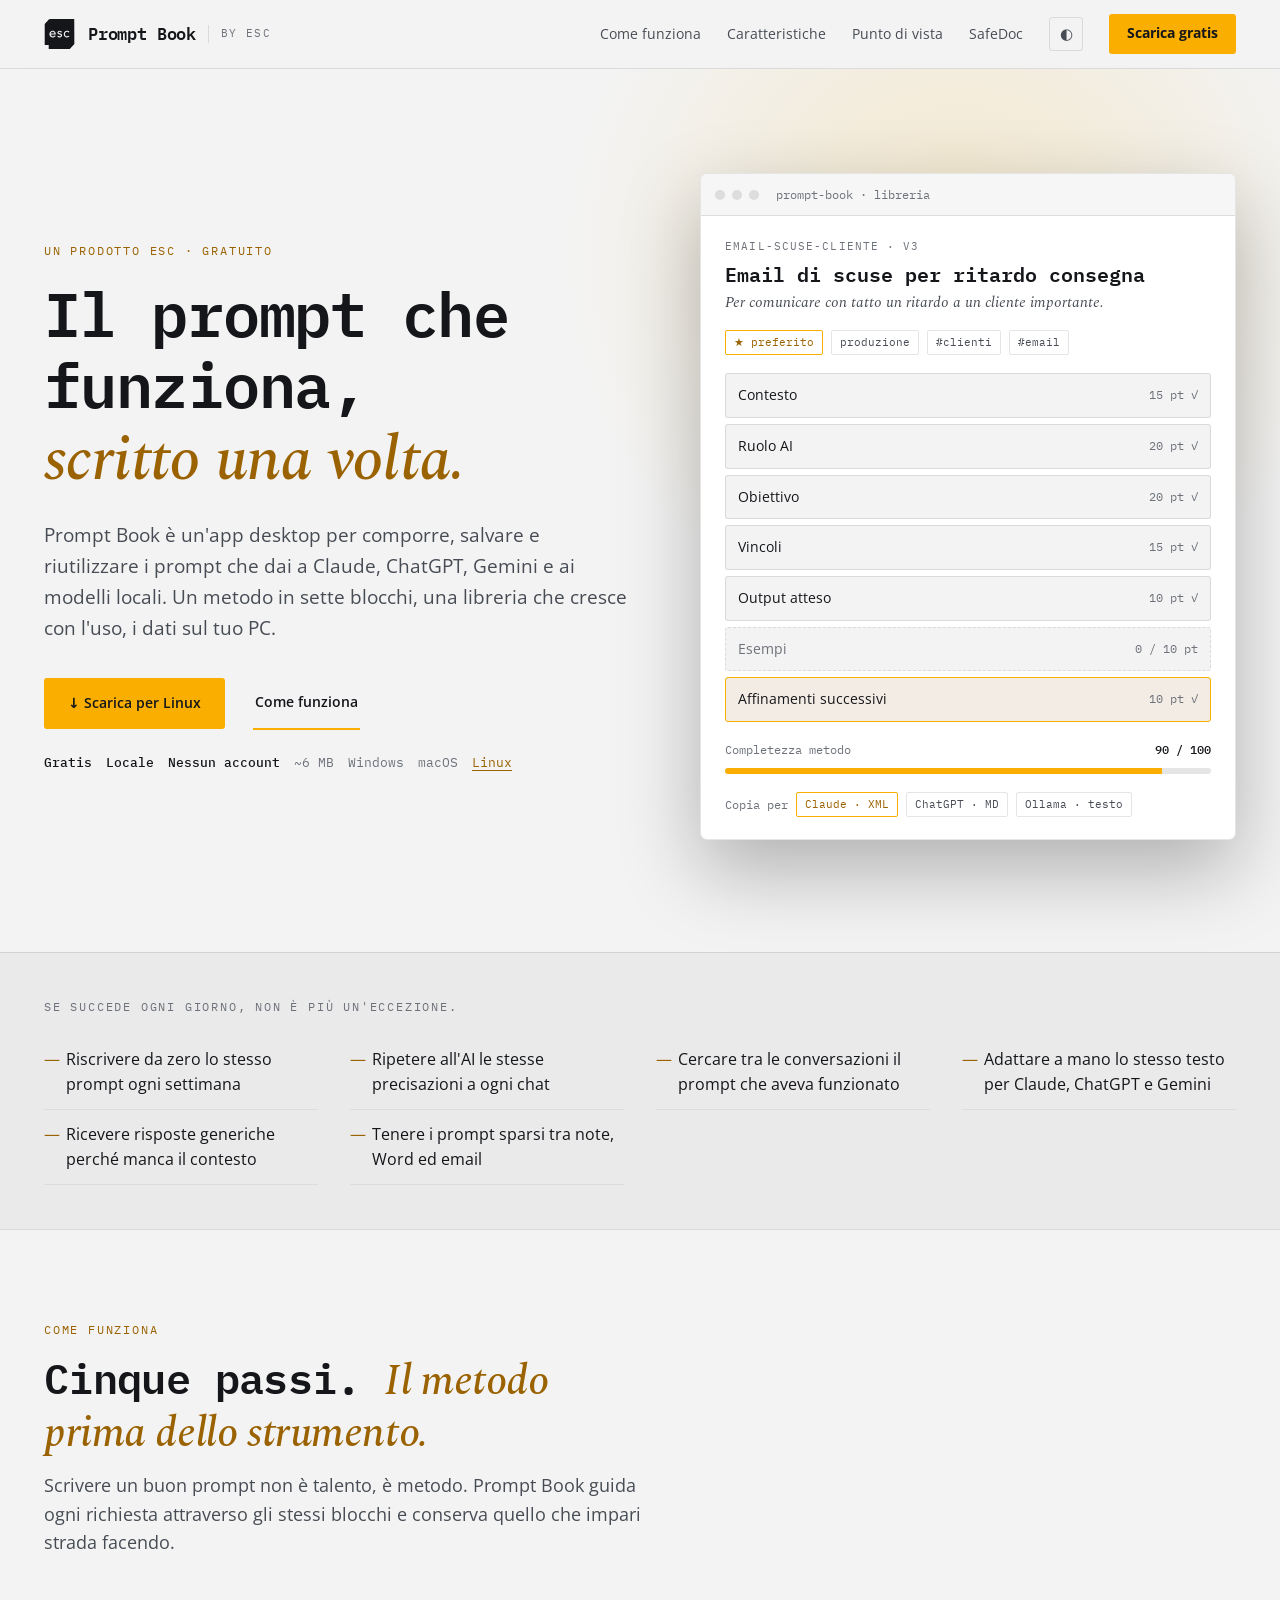
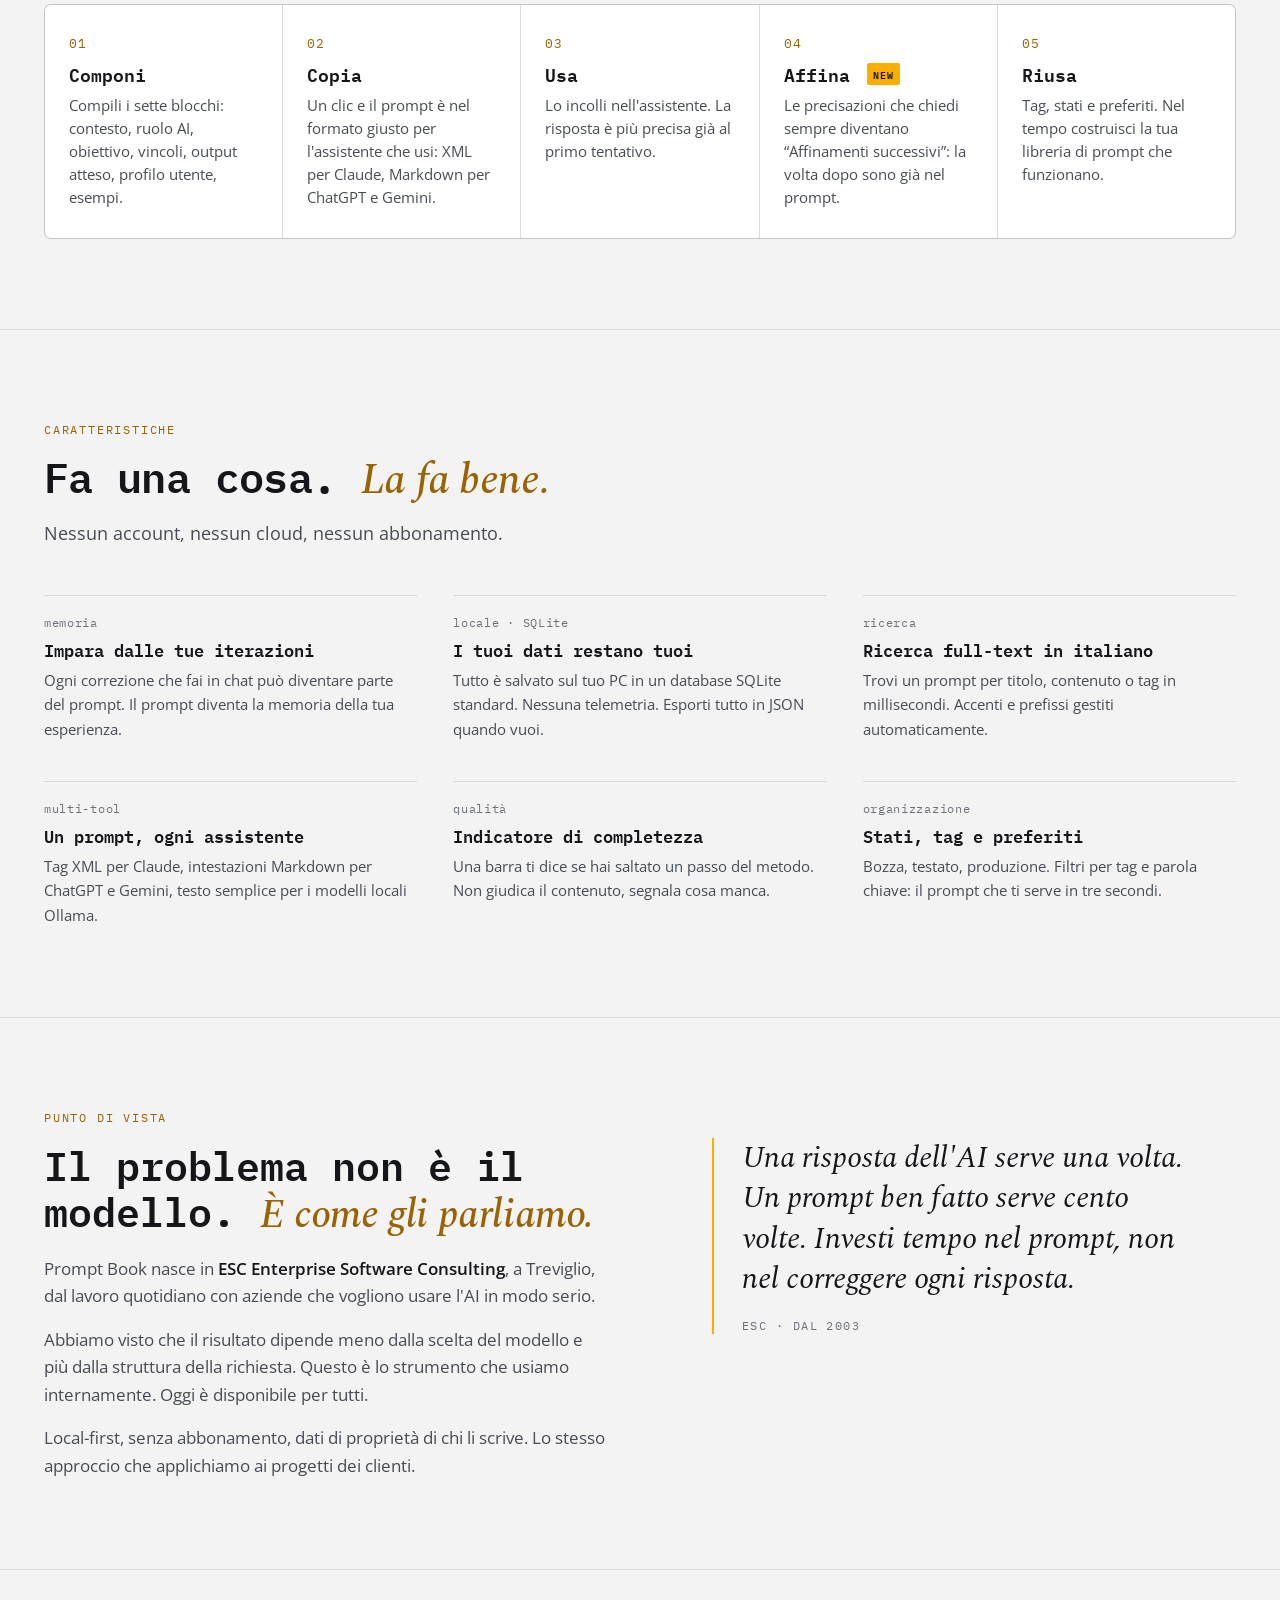
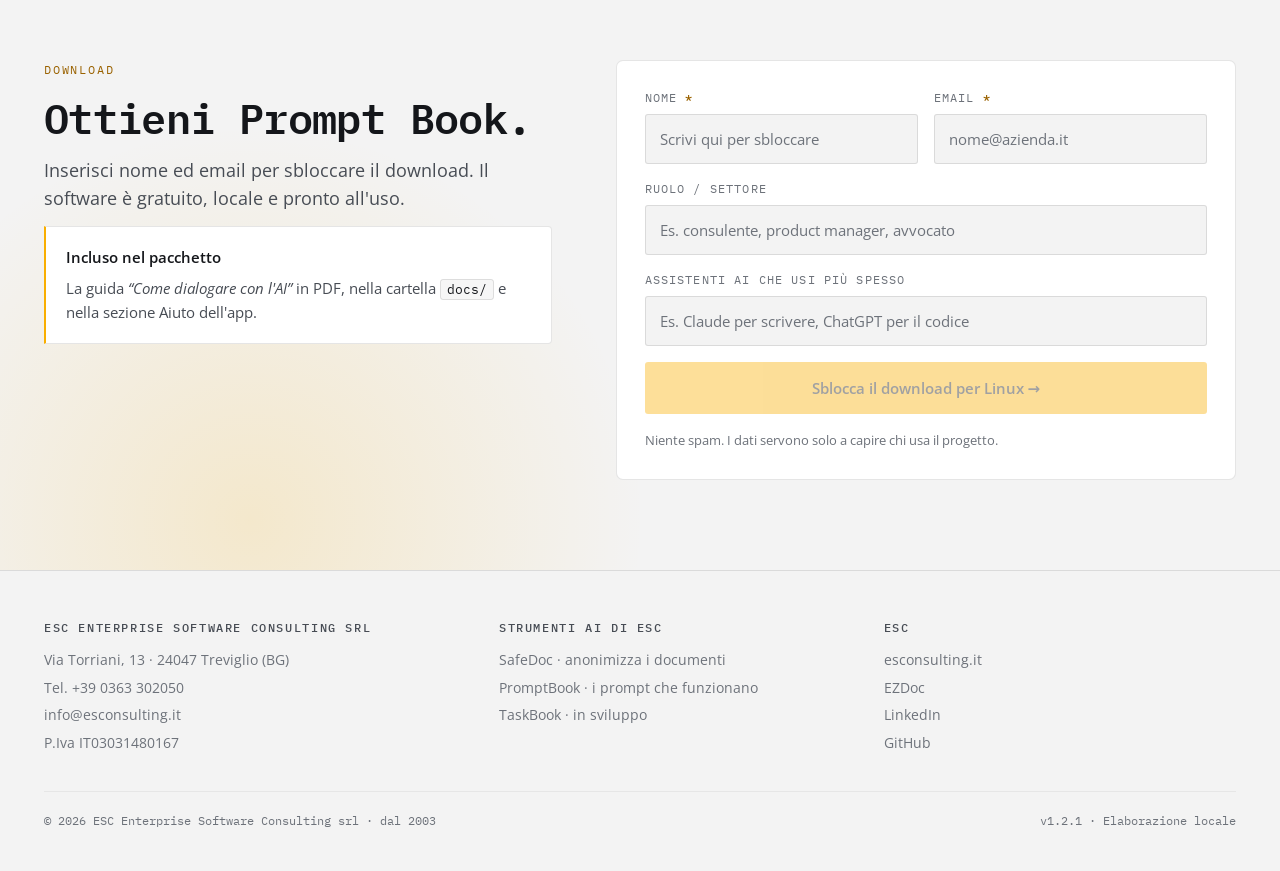
==== commit dedb3d58: "Update email field to be required and validate input" ====
--- a/index.html
+++ b/index.html
@@ -217,7 +217,7 @@
                 <div class="sec-head" style="margin-bottom:0">
                     <div class="eyebrow">Download</div>
                     <h2>Ottieni Prompt Book.</h2>
-                    <p>Inserisci il tuo nome per sbloccare il download. Il software è gratuito, locale e pronto all'uso.
+                    <p>Inserisci nome ed email per sbloccare il download. Il software è gratuito, locale e pronto all'uso.
                     </p>
                     <div class="bonus"><strong>Incluso nel pacchetto</strong><span>La guida <em>“Come dialogare con
                                 l'AI”</em> in PDF, nella cartella <code>docs/</code> e nella sezione Aiuto
@@ -229,8 +229,8 @@
                         <div class="field"><label for="nome">Nome <b>*</b></label><input id="nome" name="nome"
                                 type="text" required autocomplete="given-name" placeholder="Scrivi qui per sbloccare">
                         </div>
-                        <div class="field"><label for="email">Email</label><input id="email" name="email" type="email"
-                                autocomplete="email" placeholder="opzionale"></div>
+                        <div class="field"><label for="email">Email <b>*</b></label><input id="email" name="email" type="email"
+                                required autocomplete="email" placeholder="nome@azienda.it"></div>
                     </div>
                     <div class="field"><label for="ruolo">Ruolo / settore</label><input id="ruolo" name="ruolo"
                             type="text" placeholder="Es. consulente, product manager, avvocato"></div>
@@ -313,7 +313,11 @@
             var form = document.getElementById("pb-form");
             var nome = document.getElementById("nome");
             var btn = document.getElementById("submit-btn");
-            nome.addEventListener("input", function () { btn.disabled = !nome.value.trim(); });
+            var email = document.getElementById("email");
+            var EMAIL_RE = /^[^\s@]+@[^\s@]+\.[^\s@]{2,}$/;
+            function refreshBtn() { btn.disabled = !(nome.value.trim() && EMAIL_RE.test(email.value.trim())); }
+            nome.addEventListener("input", refreshBtn);
+            email.addEventListener("input", refreshBtn);
 
             function renderLinks() {
                 var order = ["windows", "macos", "linux"].sort(function (a, b) { return (b === os) - (a === os); });
@@ -332,6 +336,7 @@
             form.addEventListener("submit", function (e) {
                 e.preventDefault();
                 if (!nome.value.trim()) { nome.focus(); return; }
+                if (!EMAIL_RE.test(email.value.trim())) { email.focus(); return; }
                 btn.disabled = true; btn.textContent = "Invio in corso…";
                 var done = function () { btn.textContent = "Download sbloccato ✓"; renderLinks(); if (LINKS[os] && window.top === window.self) { try { window.location.href = LINKS[os].url; } catch (err) { } } };
                 fetch(SCRIPT_URL, { method: "POST", body: new FormData(form), mode: "no-cors" }).then(done, done);
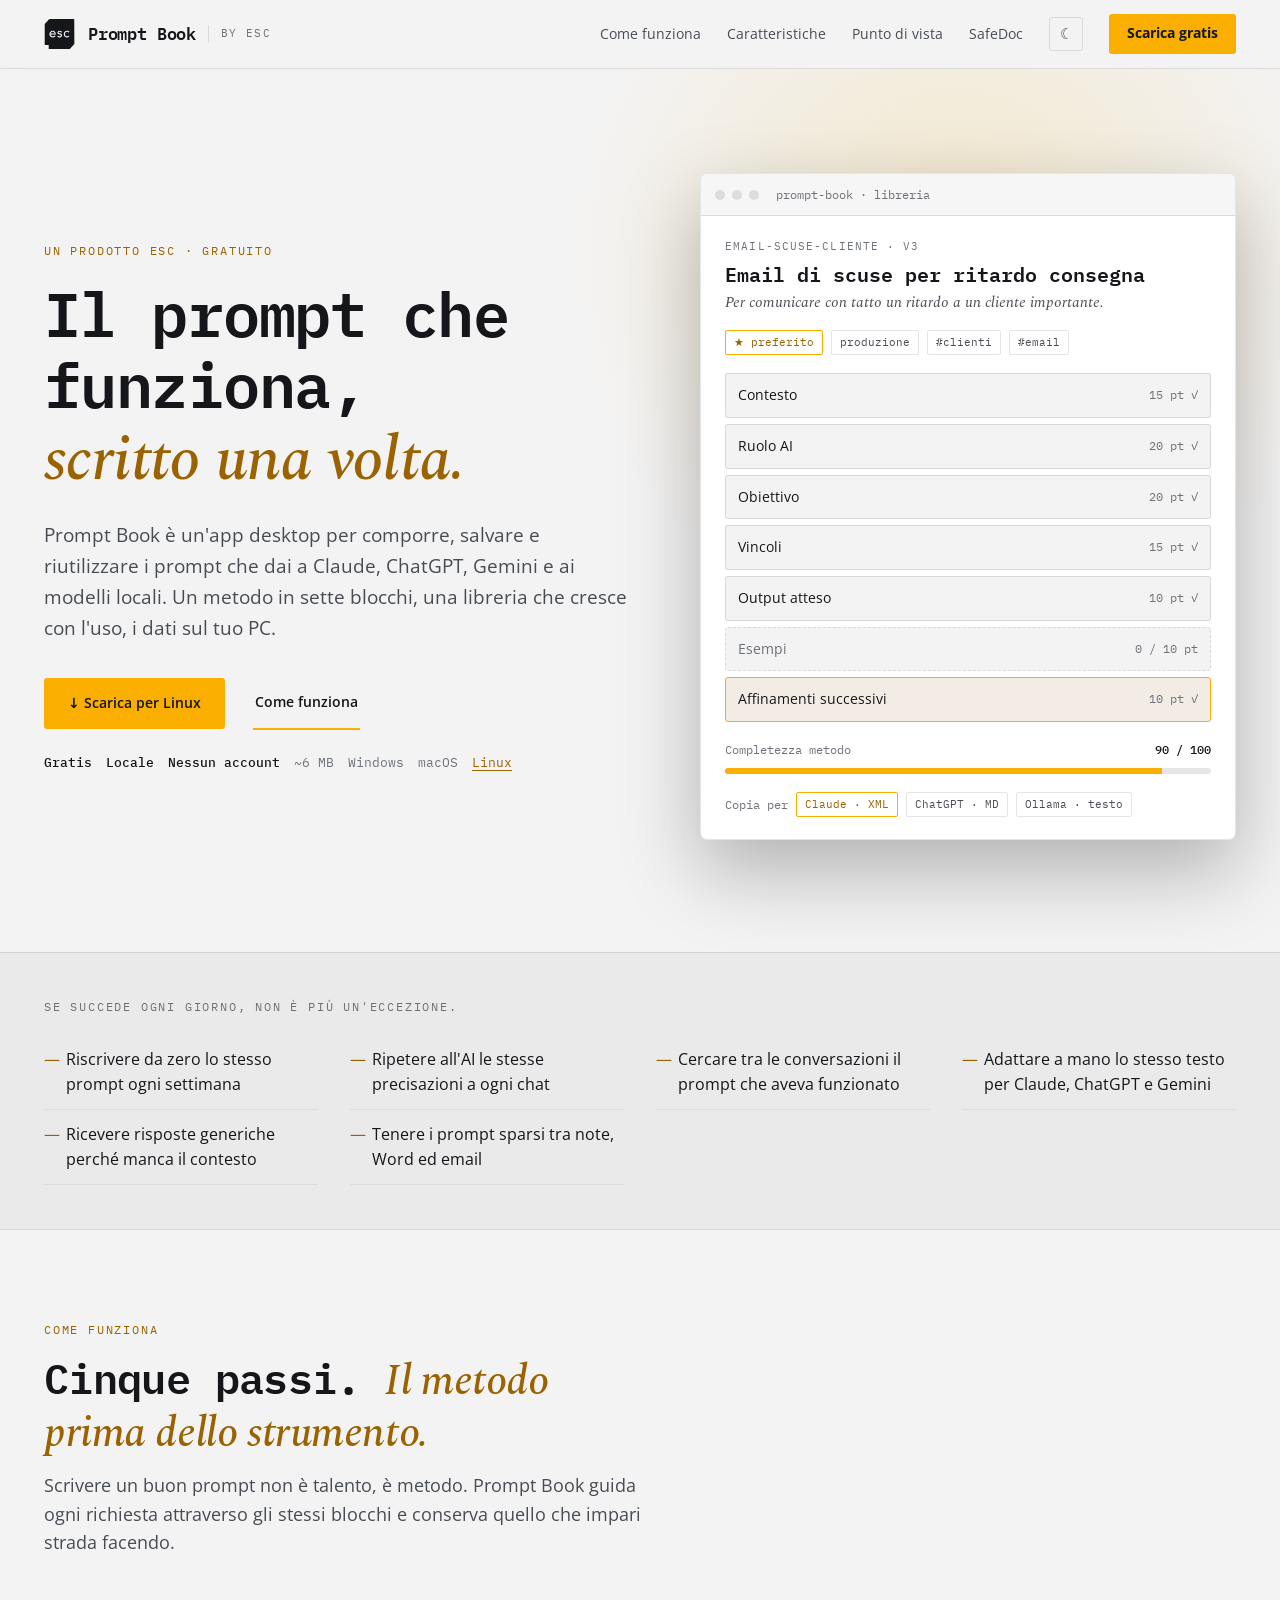
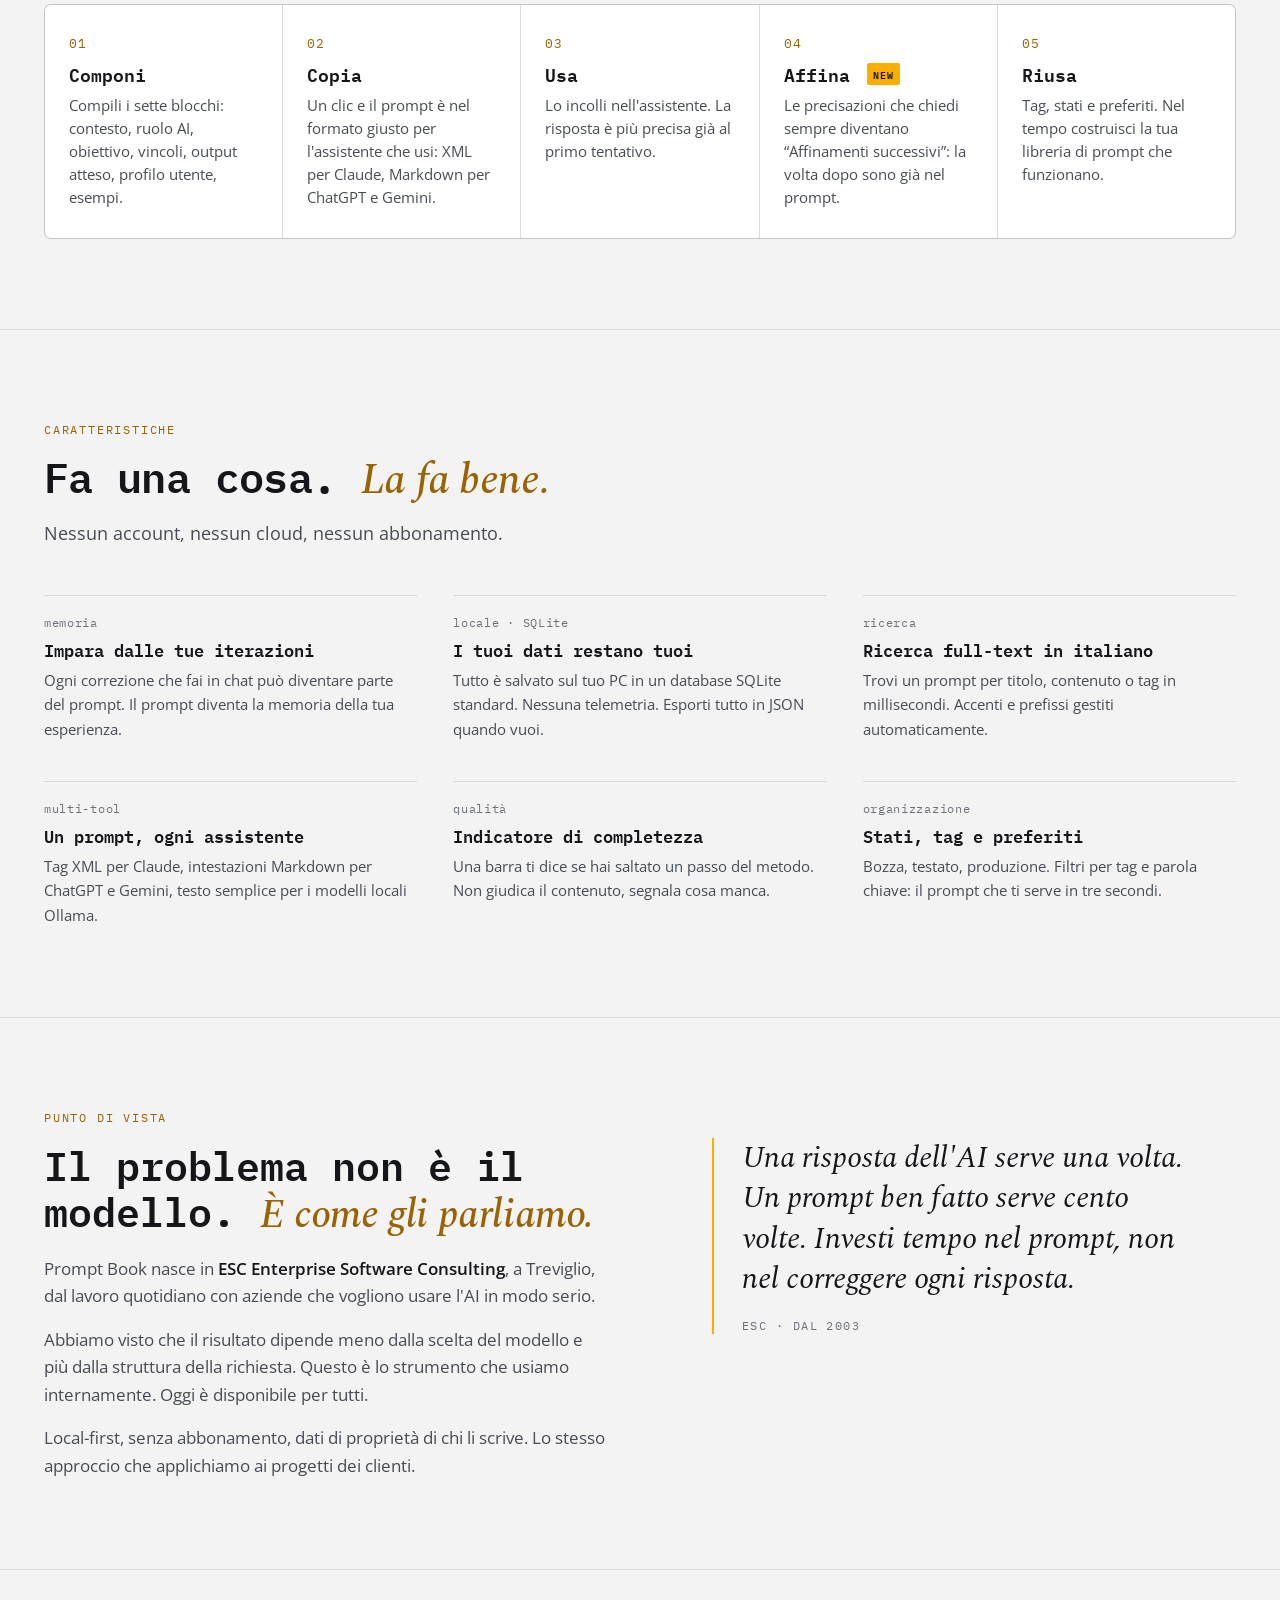
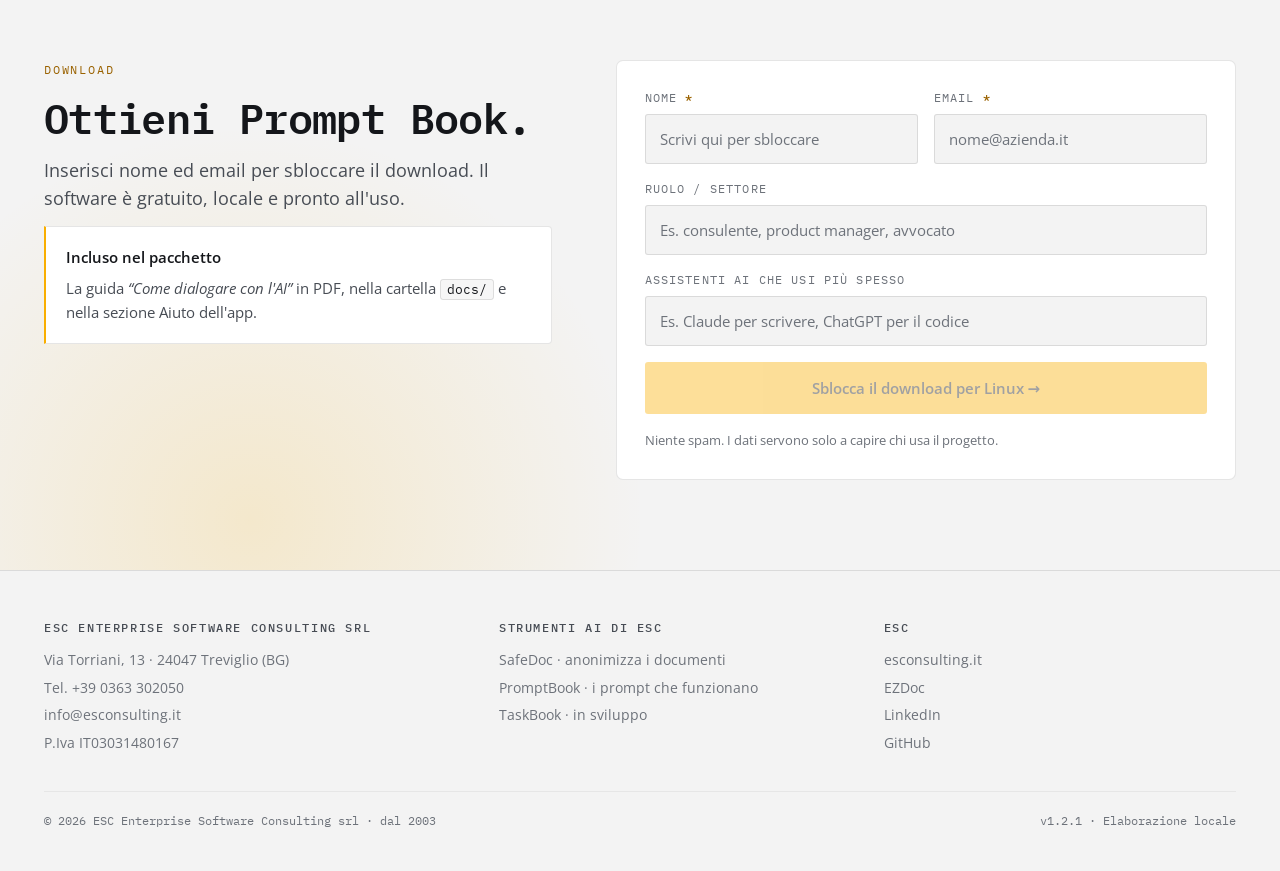
==== commit 5e714b7d: "Fix: corretta icona dark/light mode" ====
--- a/index.html
+++ b/index.html
@@ -35,7 +35,8 @@
                 <a href="#caratteristiche">Caratteristiche</a>
                 <a href="#punto-di-vista">Punto di vista</a>
                 <a href="https://escsrl.github.io/esc-safedoc-releases/" target="_blank" rel="noopener">SafeDoc</a>
-                <button class="theme-btn" id="theme-btn" type="button" aria-label="Cambia tema">◐</button>
+                <button class="theme-btn" id="theme-btn" type="button" aria-label="Cambia tema"><span class="i-sun"
+                        aria-hidden="true">☀︎</span><span class="i-moon" aria-hidden="true">☾</span></button>
                 <a href="#download" class="btn btn-primary">Scarica gratis</a>
             </nav>
         </div>
@@ -217,7 +218,8 @@
                 <div class="sec-head" style="margin-bottom:0">
                     <div class="eyebrow">Download</div>
                     <h2>Ottieni Prompt Book.</h2>
-                    <p>Inserisci nome ed email per sbloccare il download. Il software è gratuito, locale e pronto all'uso.
+                    <p>Inserisci nome ed email per sbloccare il download. Il software è gratuito, locale e pronto
+                        all'uso.
                     </p>
                     <div class="bonus"><strong>Incluso nel pacchetto</strong><span>La guida <em>“Come dialogare con
                                 l'AI”</em> in PDF, nella cartella <code>docs/</code> e nella sezione Aiuto
@@ -229,8 +231,8 @@
                         <div class="field"><label for="nome">Nome <b>*</b></label><input id="nome" name="nome"
                                 type="text" required autocomplete="given-name" placeholder="Scrivi qui per sbloccare">
                         </div>
-                        <div class="field"><label for="email">Email <b>*</b></label><input id="email" name="email" type="email"
-                                required autocomplete="email" placeholder="nome@azienda.it"></div>
+                        <div class="field"><label for="email">Email <b>*</b></label><input id="email" name="email"
+                                type="email" required autocomplete="email" placeholder="nome@azienda.it"></div>
                     </div>
                     <div class="field"><label for="ruolo">Ruolo / settore</label><input id="ruolo" name="ruolo"
                             type="text" placeholder="Es. consulente, product manager, avvocato"></div>
@@ -346,4 +348,4 @@
 
 </body>
 
-</html>
+</html>
--- a/css/style.css
+++ b/css/style.css
@@ -248,6 +248,29 @@
     border-color: var(--grey-dim);
 }
 
+/* icona tema: sole in dark, luna in light */
+.theme-btn .i-moon {
+    display: none;
+}
+
+:root[data-theme="light"] .theme-btn .i-sun {
+    display: none;
+}
+
+:root[data-theme="light"] .theme-btn .i-moon {
+    display: inline;
+}
+
+@media (prefers-color-scheme: light) {
+    :root:not([data-theme="dark"]) .theme-btn .i-sun {
+        display: none;
+    }
+
+    :root:not([data-theme="dark"]) .theme-btn .i-moon {
+        display: inline;
+    }
+}
+
 @media (max-width: 900px) {
     .nav-links a:not(.btn) {
         display: none;
